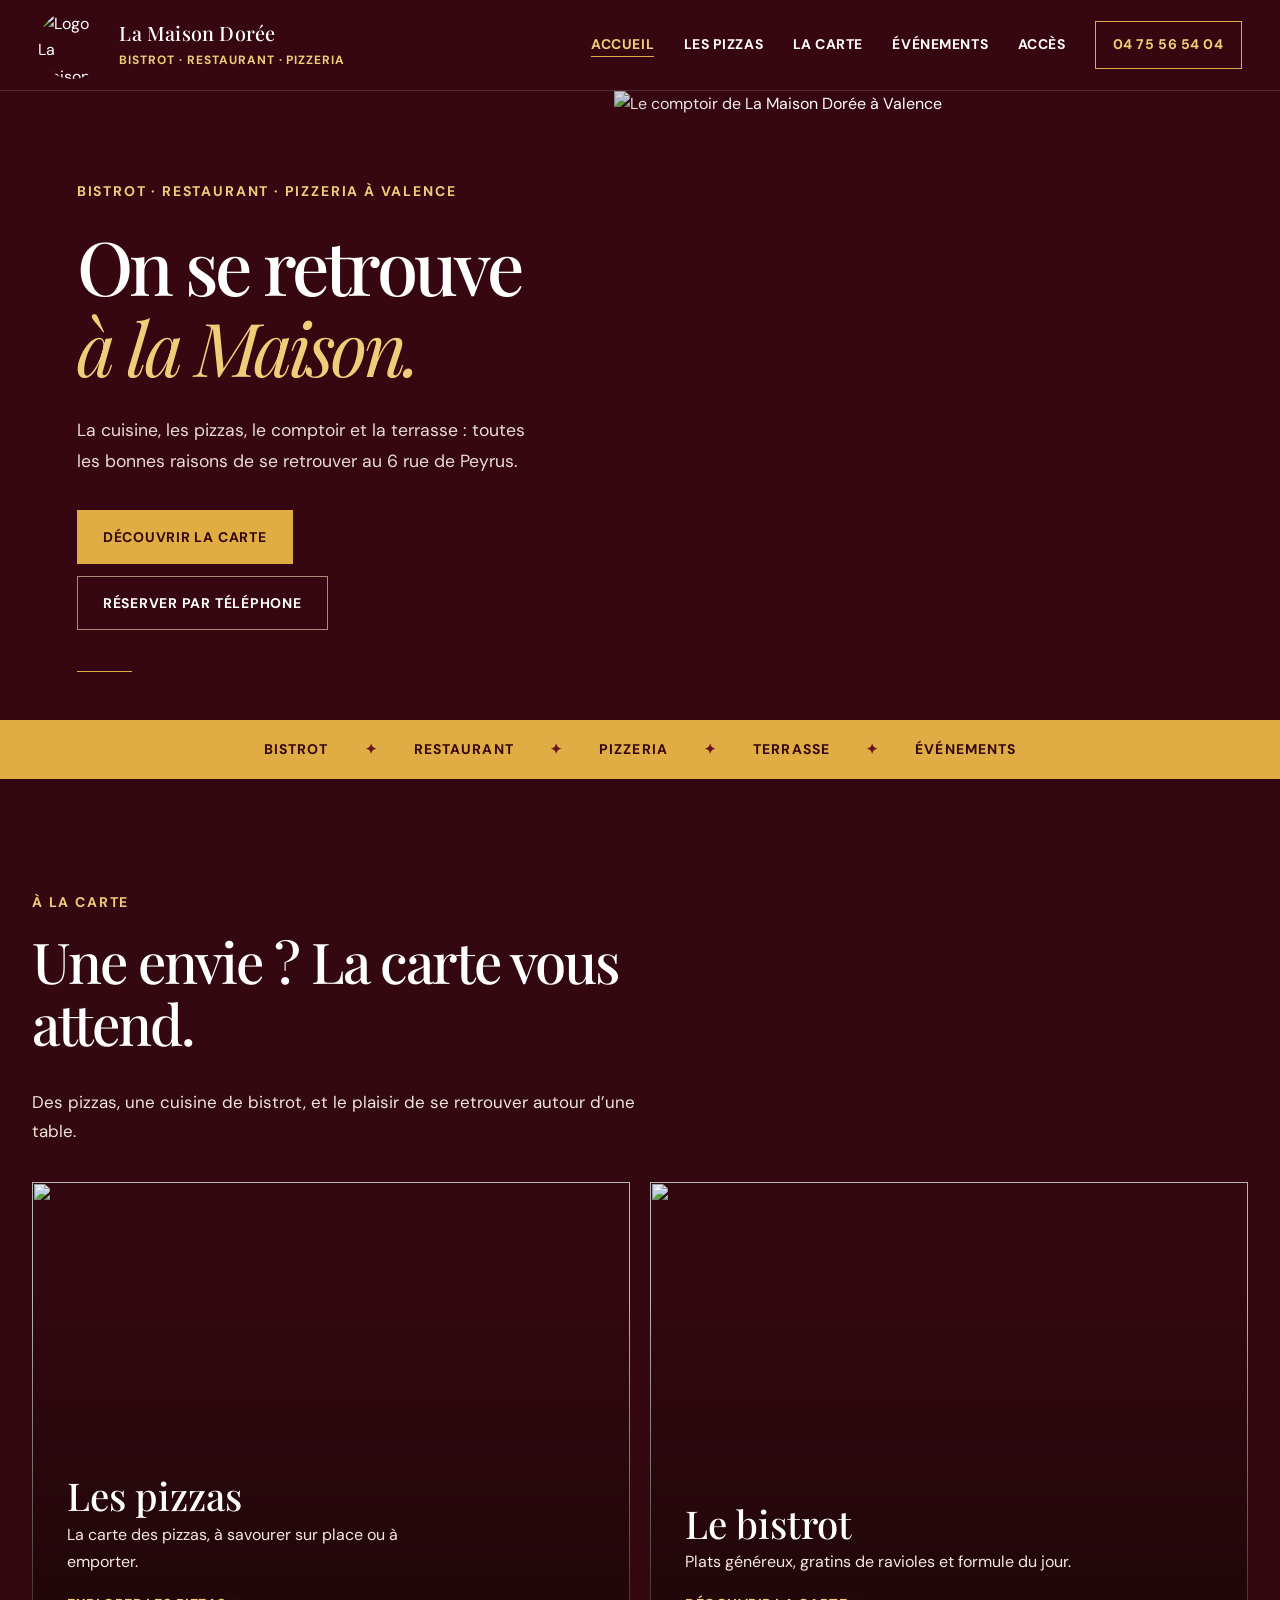
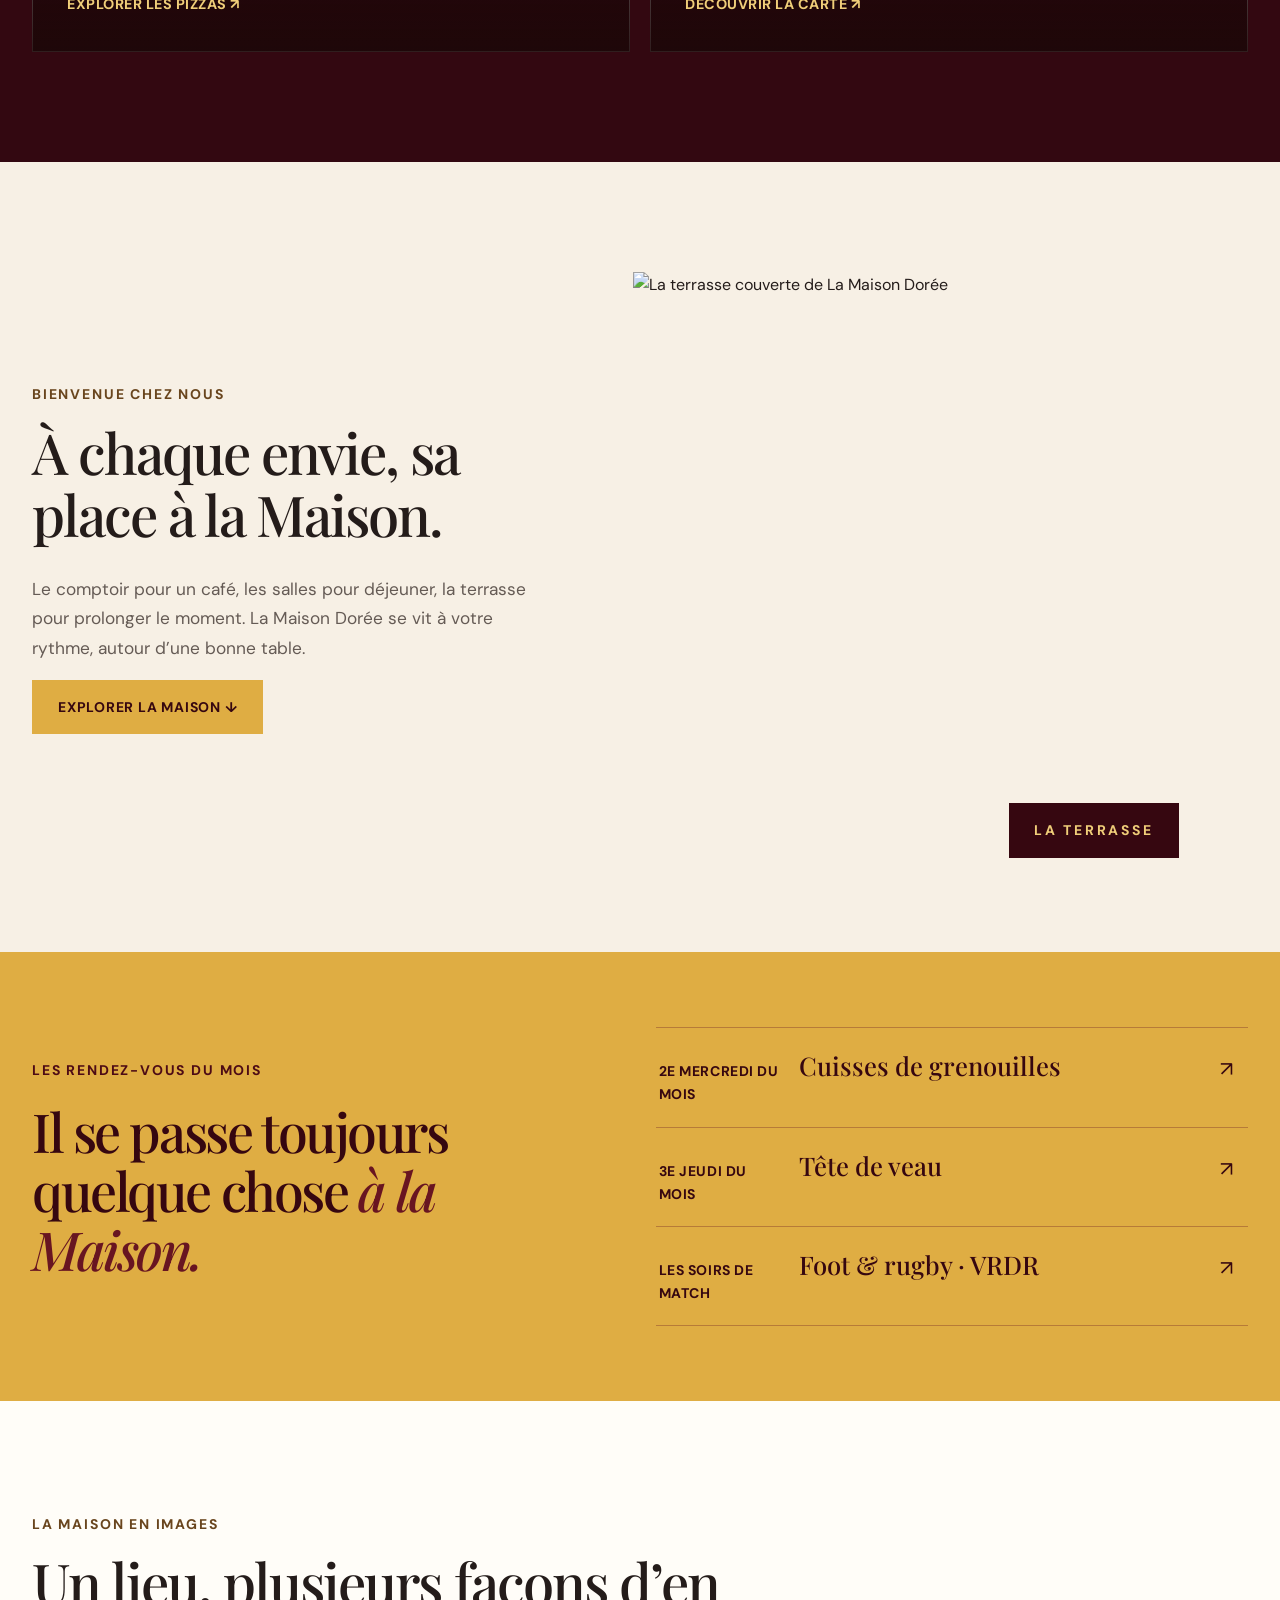
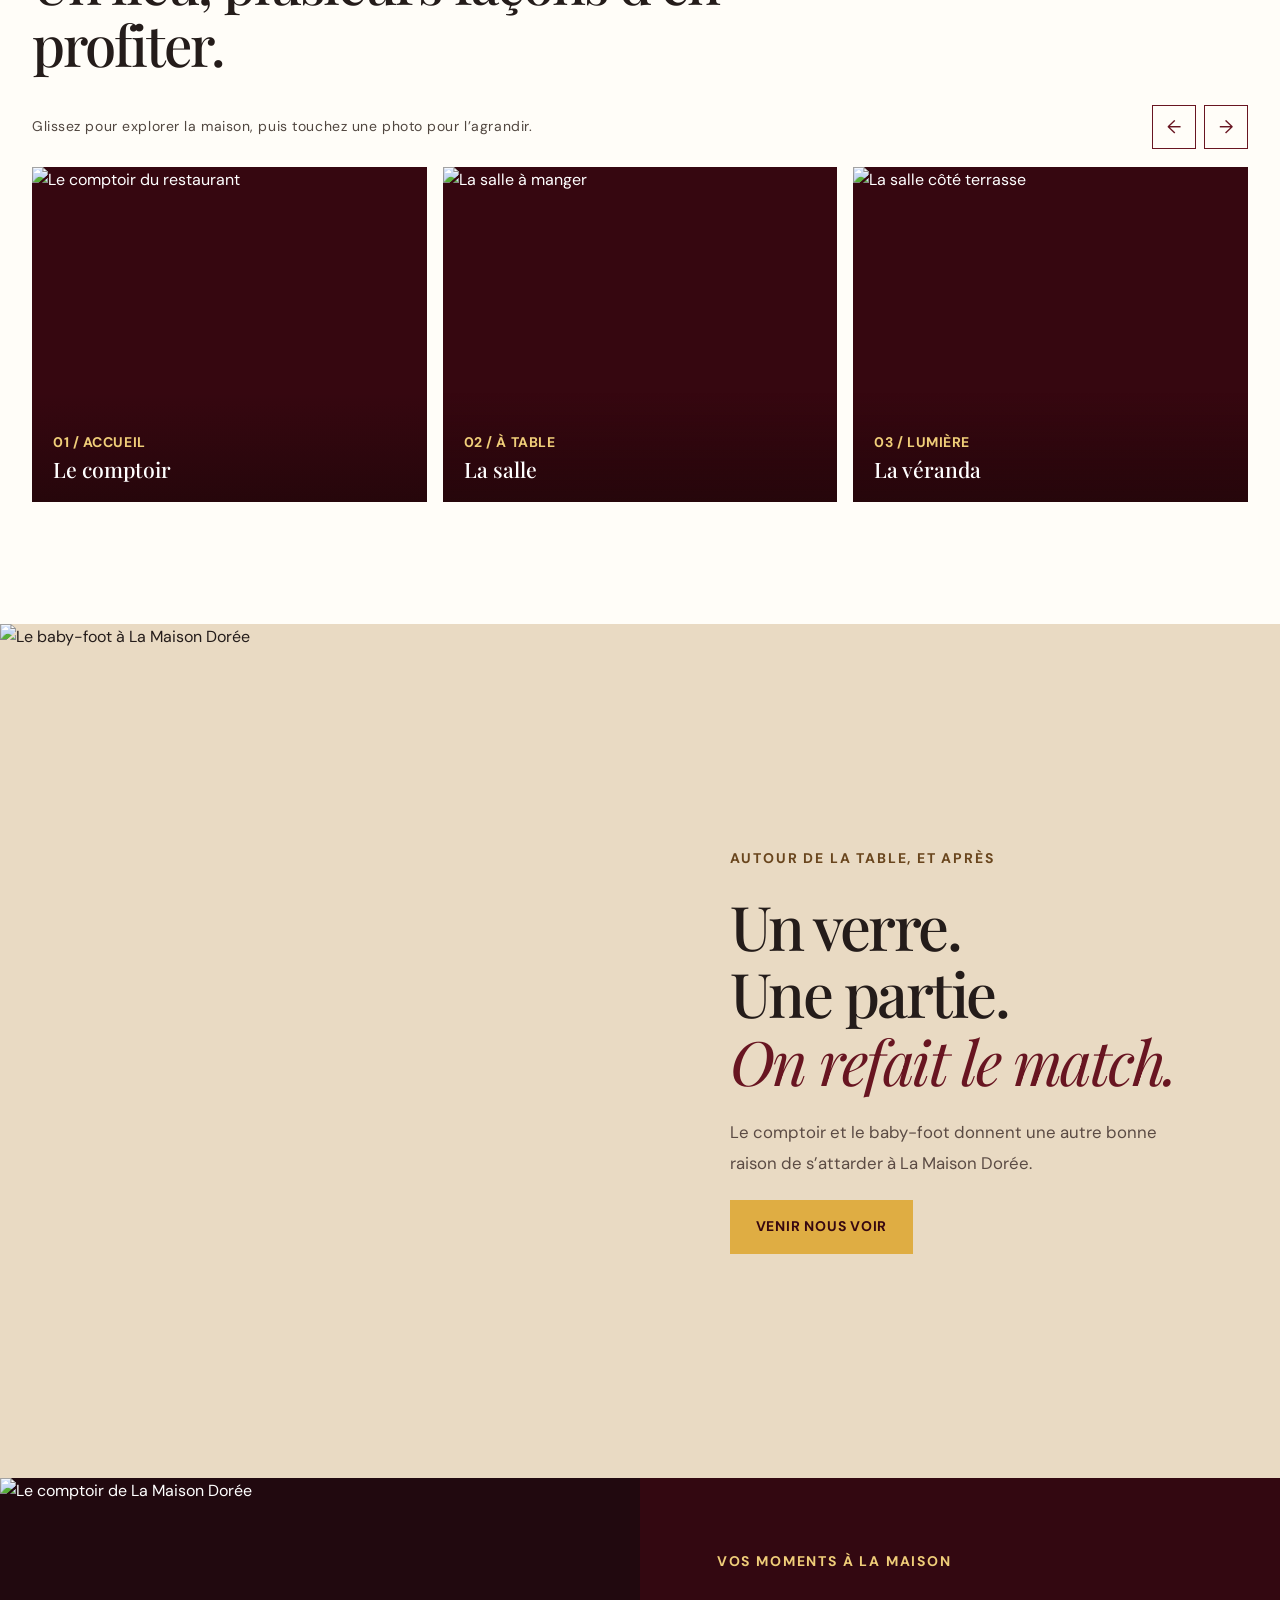
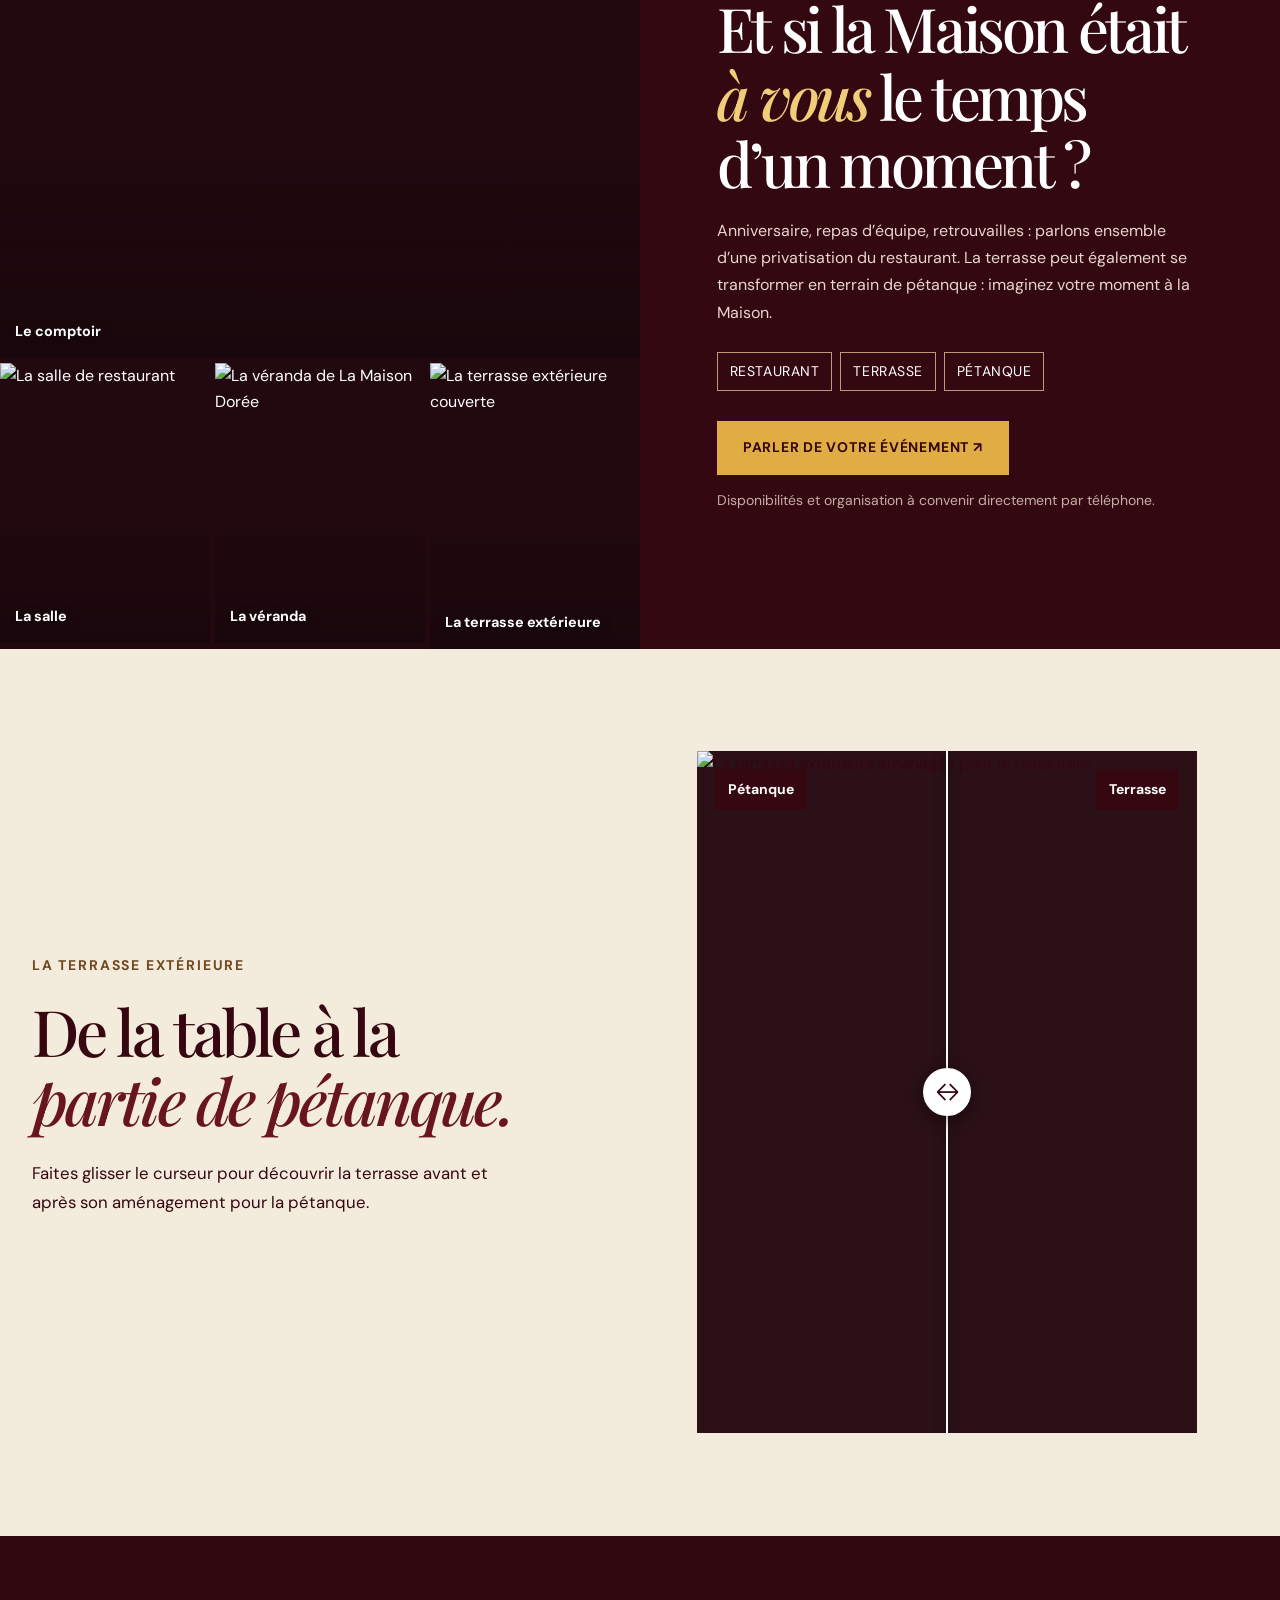
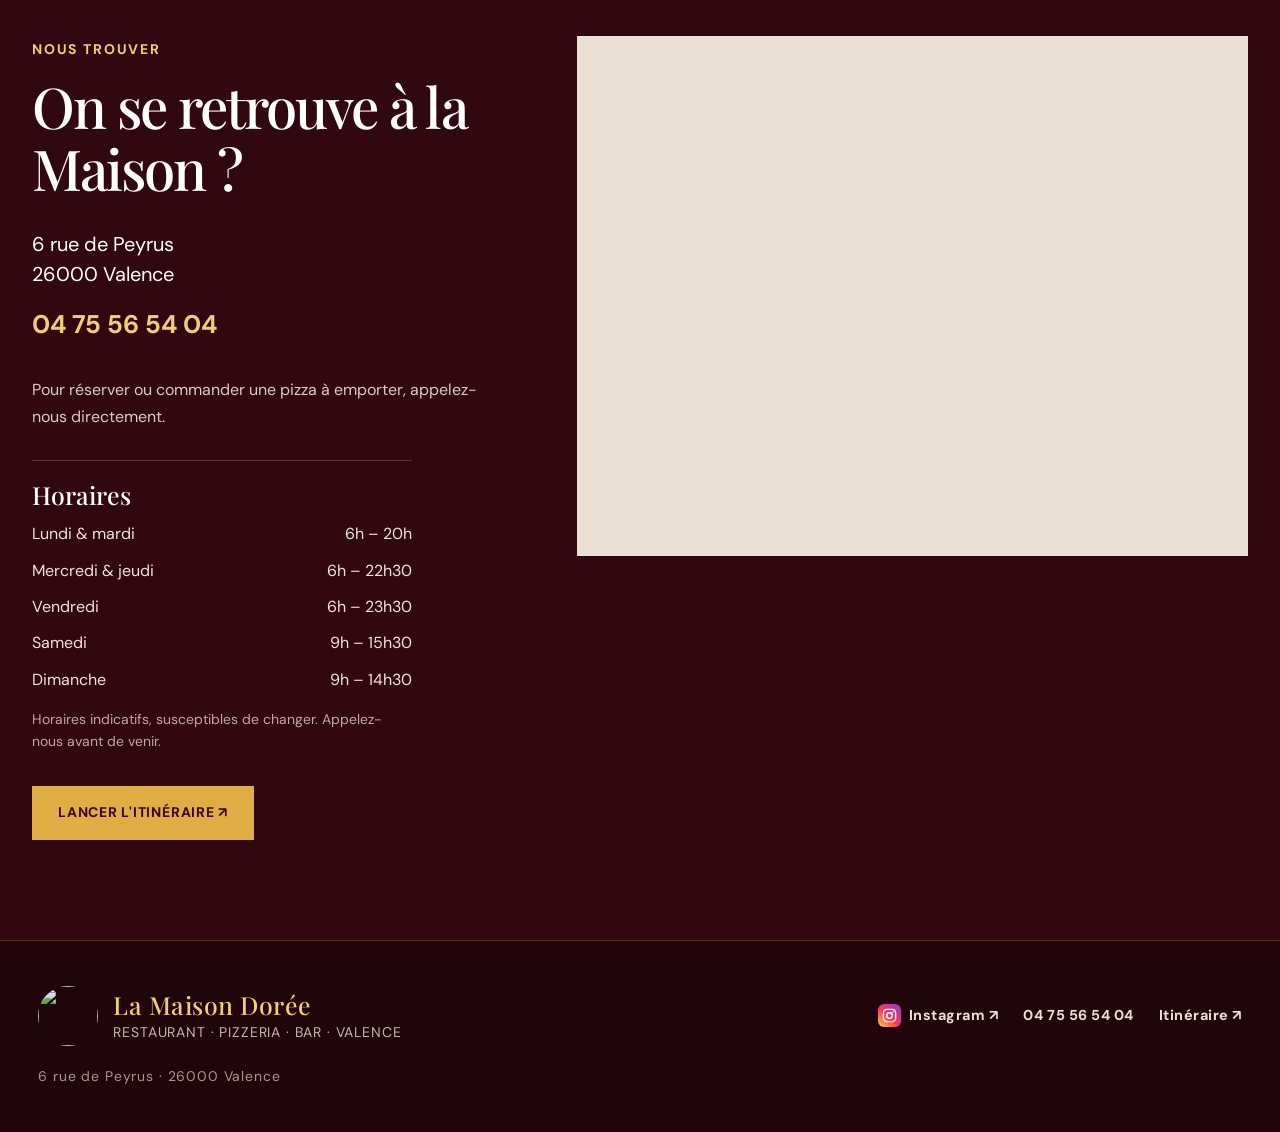
==== index.html @ 3a3b1451 "Add files via upload" ====
<!doctype html><html lang="fr"><head><meta charset="utf-8"><meta name="viewport" content="width=device-width,initial-scale=1"><title>La Maison Dorée | Bistrot, restaurant & pizzeria à Valence</title><meta name="description" content="La Maison Dorée à Valence : bistrot, restaurant, pizzas sur place et à emporter. Découvrez la carte, la terrasse et venez au 6 rue de Peyrus."><link rel="icon" href="assets/logo.jpg?v=13"><link rel="stylesheet" href="style.css?v=19"></head><body><header class="site-header"><a class="logo-link" href="index.html" aria-label="La Maison Dorée, accueil"><img src="assets/logo.jpg?v=13" alt="Logo La Maison Dorée" decoding="async" width="911" height="951"><span class="brand-text">La Maison Dorée<small>Bistrot · Restaurant · Pizzeria</small></span></a><button class="menu-toggle" type="button" aria-label="Ouvrir le menu" aria-controls="main-nav" aria-expanded="false"><span></span><span></span><span></span></button><nav class="nav" id="main-nav" aria-label="Navigation principale"><a href="index.html" aria-current="page">Accueil</a><a href="pizzas.html">Les pizzas</a><a href="carte.html">La carte</a><a href="evenements.html">Événements</a><a href="index.html#contact">Accès</a><a class="call" href="tel:+33475565404">04 75 56 54 04</a></nav></header><main><section class="hero"><div class="hero-copy"><span class="kicker">Bistrot · Restaurant · Pizzeria à Valence</span><h1>On se retrouve <em>à la Maison.</em></h1><p>La cuisine, les pizzas, le comptoir et la terrasse : toutes les bonnes raisons de se retrouver au 6 rue de Peyrus.</p><div class="actions"><a class="btn" href="carte.html">Découvrir la carte</a><a class="btn ghost" href="tel:+33475565404">Réserver par téléphone</a></div></div><div class="hero-image"><img src="assets/comptoir.jpg?v=13" alt="Le comptoir de La Maison Dorée à Valence" fetchpriority="high" decoding="async" width="1448" height="1086"></div></section><div class="ribbon"><span>Bistrot</span><span>Restaurant</span><span>Pizzeria</span><span>Terrasse</span><span>Événements</span></div><section class="section menu-teaser"><div class="container"><span class="micro">À la carte</span><h2>Une envie ? La carte vous attend.</h2><p class="menu-lead">Des pizzas, une cuisine de bistrot, et le plaisir de se retrouver autour d’une table.</p><div class="menu-cards"><a class="menu-card" href="pizzas.html"><img src="assets/preparation.jpg?v=13" alt="" loading="lazy" decoding="async" width="1086" height="1448"><div><h3>Les pizzas</h3><p>La carte des pizzas, à savourer sur place ou à emporter.</p><strong>Explorer les pizzas ↗</strong></div></a><a class="menu-card" href="carte.html"><img src="assets/plat-entrecote.jpg?v=13" alt="" loading="lazy" decoding="async" width="1448" height="1086"><div><h3>Le bistrot</h3><p>Plats généreux, gratins de ravioles et formule du jour.</p><strong>Découvrir la carte ↗</strong></div></a></div></div></section><section class="section"><div class="container split"><div><span class="micro">Bienvenue chez nous</span><h2>À chaque envie, sa place à la Maison.</h2><p>Le comptoir pour un café, les salles pour déjeuner, la terrasse pour prolonger le moment. La Maison Dorée se vit à votre rythme, autour d’une bonne table.</p><a class="btn" href="#galerie">Explorer la Maison ↓</a></div><div class="photo-frame"><img class="picture terrace" src="assets/terrasse.jpg?v=13" alt="La terrasse couverte de La Maison Dorée" loading="lazy" decoding="async" width="1074" height="1465"></div></div></section><section class="happenings" aria-label="Les rendez-vous de la Maison"><div class="container happenings-inner"><div><span class="micro">Les rendez-vous du mois</span><h2>Il se passe toujours quelque chose <em>à la Maison.</em></h2></div><div class="happening-links"><a href="evenements.html#grenouilles"><span>2e mercredi du mois</span><strong>Cuisses de grenouilles</strong><b>↗</b></a><a href="evenements.html#tete-de-veau"><span>3e jeudi du mois</span><strong>Tête de veau</strong><b>↗</b></a><a href="evenements.html#matchs"><span>Les soirs de match</span><strong>Foot & rugby · VRDR</strong><b>↗</b></a></div></div></section><section class="section gallery-section" id="galerie"><div class="container"><span class="micro">La maison en images</span><h2>Un lieu, plusieurs façons d’en profiter.</h2><div class="gallery-top"><p>Glissez pour explorer la maison, puis touchez une photo pour l’agrandir.</p><div class="gallery-controls"><button type="button" class="gallery-prev" aria-label="Photos précédentes">←</button><button type="button" class="gallery-next" aria-label="Photos suivantes">→</button></div></div><div class="gallery-grid" aria-label="Photos de La Maison Dorée"><button type="button" data-full="assets/comptoir.jpg?v=13" data-caption="Le comptoir"><img src="assets/comptoir.jpg?v=13" alt="Le comptoir du restaurant" loading="lazy" decoding="async" width="1448" height="1086"><span><small>01 / Accueil</small>Le comptoir</span></button><button type="button" data-full="assets/salle.jpg?v=13" data-caption="La salle"><img src="assets/salle.jpg?v=13" alt="La salle à manger" loading="lazy" decoding="async" width="1086" height="1448"><span><small>02 / À table</small>La salle</span></button><button type="button" data-full="assets/verriere.jpg?v=13" data-caption="La véranda"><img src="assets/verriere.jpg?v=13" alt="La salle côté terrasse" loading="lazy" decoding="async" width="1086" height="1448"><span><small>03 / Lumière</small>La véranda</span></button><button type="button" data-full="assets/jeux.jpg?v=13" data-caption="Le coin baby-foot"><img src="assets/jeux.jpg?v=13" alt="Le baby-foot près du bar" loading="lazy" decoding="async" width="1086" height="1448"><span><small>04 / Détente</small>Le coin baby-foot</span></button><button type="button" data-full="assets/terrasse.jpg?v=13" data-caption="La terrasse"><img src="assets/terrasse.jpg?v=13" alt="La terrasse couverte" loading="lazy" decoding="async" width="1074" height="1465"><span><small>05 / Dehors</small>La terrasse</span></button><button type="button" data-full="assets/preparation.jpg?v=13" data-caption="La préparation des pizzas"><img src="assets/preparation.jpg?v=13" alt="Pizzas en préparation" loading="lazy" decoding="async" width="1086" height="1448"><span><small>06 / En cuisine</small>La préparation</span></button><button type="button" data-full="assets/four.jpg?v=13" data-caption="Les pizzas au four"><img src="assets/four.jpg?v=13" alt="Pizzas au four" loading="lazy" decoding="async" width="1086" height="1448"><span><small>07 / En cuisine</small>Le four</span></button><button type="button" data-full="assets/bar.jpg?v=13" data-caption="Un moment au bar"><img src="assets/bar.jpg?v=13" alt="Clients autour du bar" loading="lazy" decoding="async" width="1457" height="1079"><span><small>08 / Ensemble</small>Un moment au bar</span></button><button type="button" data-full="assets/facade.jpg?v=13" data-caption="La façade"><img src="assets/facade.jpg?v=13" alt="La façade du restaurant" loading="lazy" decoding="async" width="1437" height="1095"><span><small>09 / Valence</small>La maison</span></button></div></div></section><dialog class="gallery-dialog" aria-label="Photo agrandie"><button type="button" aria-label="Fermer la photo">Fermer ×</button><img alt=""><p></p></dialog><section class="play-section"><div class="play-photo"><img src="assets/jeux.jpg?v=13" alt="Le baby-foot à La Maison Dorée" loading="lazy" decoding="async" width="1086" height="1448"></div><div class="play-copy"><span class="micro">Autour de la table, et après</span><h2>Un verre.<br>Une partie.<br><em>On refait le match.</em></h2><p>Le comptoir et le baby-foot donnent une autre bonne raison de s’attarder à La Maison Dorée.</p><a href="#contact" class="btn">Venir nous voir</a></div></section><section class="private-section" id="privatisation"><div class="private-image venue-mosaic" aria-label="Les espaces de La Maison Dorée"><figure class="venue-tile venue-tile-main"><img src="assets/comptoir.jpg?v=13" alt="Le comptoir de La Maison Dorée" loading="lazy" decoding="async" width="1448" height="1086"><figcaption>Le comptoir</figcaption></figure><figure class="venue-tile"><img src="assets/salle.jpg?v=13" alt="La salle de restaurant" loading="lazy" decoding="async" width="1086" height="1448"><figcaption>La salle</figcaption></figure><figure class="venue-tile"><img src="assets/verriere.jpg?v=13" alt="La véranda de La Maison Dorée" loading="lazy" decoding="async" width="1086" height="1448"><figcaption>La véranda</figcaption></figure><figure class="venue-tile"><img src="assets/terrasse.jpg?v=13" alt="La terrasse extérieure couverte" loading="lazy" decoding="async" width="1074" height="1465"><figcaption>La terrasse extérieure</figcaption></figure></div><div class="private-content"><span class="micro">Vos moments à la Maison</span><h2>Et si la Maison était <em>à vous</em> le temps d’un moment ?</h2><p>Anniversaire, repas d’équipe, retrouvailles : parlons ensemble d’une privatisation du restaurant. La terrasse peut également se transformer en terrain de pétanque : imaginez votre moment à la Maison.</p><div class="private-tags"><span>Restaurant</span><span>Terrasse</span><span>Pétanque</span></div><a class="btn" href="tel:+33475565404">Parler de votre événement ↗</a><p class="private-note">Disponibilités et organisation à convenir directement par téléphone.</p></div></section><section class="petanque-feature" aria-labelledby="petanque-title"><div class="container petanque-feature-inner"><div class="petanque-feature-copy"><span class="micro">La terrasse extérieure</span><h2 id="petanque-title">De la table à la <em>partie de pétanque.</em></h2><p>Faites glisser le curseur pour découvrir la terrasse avant et après son aménagement pour la pétanque.</p></div><div class="petanque-compare" style="--split:50%"><img class="petanque-before" src="assets/terrasse.jpg?v=17" alt="La terrasse extérieure aménagée pour le restaurant" loading="lazy" decoding="async" width="1074" height="1465"><img class="petanque-after" src="assets/petanque.jpg?v=17" alt="La terrasse extérieure aménagée pour la pétanque" loading="lazy" decoding="async" width="1073" height="1465"><span class="petanque-label petanque-label-before">Terrasse</span><span class="petanque-label petanque-label-after">Pétanque</span><span class="petanque-divider" aria-hidden="true"><span>↔</span></span><label class="sr-only" for="petanque-range">Comparer la terrasse actuelle et la mise en situation pétanque</label><input id="petanque-range" type="range" min="0" max="100" value="50" aria-valuetext="Moitié terrasse, moitié pétanque"></div></div></section><section class="visit" id="contact"><div class="container visit-grid"><div><span class="kicker">Nous trouver</span><h2>On se retrouve à la Maison ?</h2><address>6 rue de Peyrus<br>26000 Valence</address><a class="phone" href="tel:+33475565404">04 75 56 54 04</a><p>Pour réserver ou commander une pizza à emporter, appelez-nous directement.</p><div class="hours"><h3>Horaires</h3><dl><dt>Lundi & mardi</dt><dd>6h – 20h</dd><dt>Mercredi & jeudi</dt><dd>6h – 22h30</dd><dt>Vendredi</dt><dd>6h – 23h30</dd><dt>Samedi</dt><dd>9h – 15h30</dd><dt>Dimanche</dt><dd>9h – 14h30</dd></dl><p class="hours-note">Horaires indicatifs, susceptibles de changer. Appelez-nous avant de venir.</p></div><a class="btn" target="_blank" rel="noopener noreferrer" href="https://www.google.com/maps/dir/?api=1&destination=La+Maison+Dor%C3%A9e%2C+6+Rue+de+Peyrus%2C+26000+Valence">Lancer l'itinéraire ↗</a></div><iframe class="map" title="Plan d'accès à La Maison Dorée, 6 rue de Peyrus à Valence" loading="lazy" referrerpolicy="no-referrer-when-downgrade" src="https://www.google.com/maps?q=La%20Maison%20Dor%C3%A9e%2C%206%20Rue%20de%20Peyrus%2C%2026000%20Valence&output=embed"></iframe></div></section></main><footer class="footer"><div class="footer-brand"><img src="assets/logo.jpg?v=13" alt="" decoding="async" width="911" height="951"><div><strong>La Maison Dorée</strong><span>Restaurant · Pizzeria · Bar · Valence</span></div></div><div class="footer-links"><a href="https://www.instagram.com/lamaisondoree_26/" target="_blank" rel="noopener noreferrer" aria-label="Instagram de La Maison Dorée, ouvre un nouvel onglet"><svg class="ig-icon" viewBox="0 0 24 24" aria-hidden="true" focusable="false"><rect x="2.2" y="2.2" width="19.6" height="19.6" rx="5.7" fill="none" stroke="currentColor" stroke-width="2.2"/><circle cx="12" cy="12" r="4.4" fill="none" stroke="currentColor" stroke-width="2.2"/><circle cx="17.8" cy="6.3" r="1.25" fill="currentColor"/></svg><span>Instagram ↗</span></a><a href="tel:+33475565404">04 75 56 54 04</a><a href="https://www.google.com/maps/dir/?api=1&destination=La+Maison+Dor%C3%A9e%2C+6+Rue+de+Peyrus%2C+26000+Valence" target="_blank" rel="noopener noreferrer">Itinéraire ↗</a></div><small>6 rue de Peyrus · 26000 Valence</small></footer><div class="mobile-actions"><a href="https://www.instagram.com/lamaisondoree_26/" target="_blank" rel="noopener noreferrer"><svg class="ig-icon" viewBox="0 0 24 24" aria-hidden="true" focusable="false"><rect x="2.2" y="2.2" width="19.6" height="19.6" rx="5.7" fill="none" stroke="currentColor" stroke-width="2.2"/><circle cx="12" cy="12" r="4.4" fill="none" stroke="currentColor" stroke-width="2.2"/><circle cx="17.8" cy="6.3" r="1.25" fill="currentColor"/></svg><span>Instagram</span></a><a href="tel:+33475565404">Appeler</a><a href="https://www.google.com/maps/dir/?api=1&destination=La+Maison+Dor%C3%A9e%2C+6+Rue+de+Peyrus%2C+26000+Valence" target="_blank" rel="noopener noreferrer">Itinéraire</a></div><dialog id="contact-dialog" class="contact-dialog" aria-labelledby="contact-title"><div class="contact-panel"><button class="contact-close" type="button" aria-label="Fermer">×</button><span class="micro">Réservation · Commande · Événement</span><h2 id="contact-title">On se parle ?</h2><p>Appelez la Maison Dorée pour réserver une table, commander ou organiser votre événement.</p><input id="contact-number" type="text" value="04 75 56 54 04" readonly aria-label="Numéro de téléphone de La Maison Dorée"><button class="btn contact-copy" type="button">Copier le numéro</button><a class="btn contact-dial" href="tel:+33475565404" data-direct-call>Appeler maintenant</a><p class="contact-feedback" aria-live="polite"></p></div></dialog><script src="site.js?v=19" defer></script></body></html>
---- style.css ----
@import url('https://fonts.googleapis.com/css2?family=DM+Sans:wght@400;500;600;700&family=Playfair+Display:wght@400;500;600&display=swap');
:root{--burgundy:#360710;--red:#681521;--gold:#dfad43;--gold-light:#f0ce79;--ink:#241c1a;--muted:#655b55;--cream:#f7f3eb;--paper:#fffdf8;--line:#ddd2c0}*{box-sizing:border-box}html{scroll-behavior:smooth}body{margin:0;background:var(--cream);color:var(--ink);font:16px/1.65 'DM Sans',sans-serif}body.modal-open{overflow:hidden}img{max-width:100%;display:block}a{color:inherit}button{font:inherit}a:focus-visible,button:focus-visible{outline:3px solid var(--gold);outline-offset:4px}::selection{background:var(--gold);color:var(--burgundy)}.container{width:min(1312px,100% - 64px);margin:auto}.site-header{position:relative;z-index:20;background:var(--burgundy);color:white;display:flex;align-items:center;justify-content:space-between;gap:32px;padding:11px max(3vw,24px);border-bottom:1px solid #ffffff25}.logo-link{display:flex;align-items:center;gap:13px;text-decoration:none}.logo-link img{width:68px;height:68px;object-fit:contain;border-radius:50%}.brand-text{font:500 1.24rem/1.15 'Playfair Display',serif;letter-spacing:.01em}.brand-text small{display:block;color:var(--gold-light);font:700 .55rem/1.4 'DM Sans',sans-serif;text-transform:uppercase;letter-spacing:.15em;margin-top:7px}.nav{display:flex;align-items:center;gap:clamp(14px,2.3vw,32px)}.nav a{text-decoration:none;font-size:.73rem;font-weight:700;letter-spacing:.13em;text-transform:uppercase;white-space:nowrap;transition:color .2s}.nav a:hover,.nav a[aria-current=page]{color:var(--gold-light)}.nav .call{border:1px solid var(--gold);padding:11px 17px;color:var(--gold-light)}.nav .call:hover{color:var(--burgundy);background:var(--gold-light)}.hero{display:grid;grid-template-columns:minmax(0,48%) minmax(0,52%);min-height:680px;background:var(--burgundy);color:#fff}.hero-copy{padding:clamp(70px,7vw,120px) clamp(32px,7vw,120px) 90px max(6vw,36px);display:flex;flex-direction:column;justify-content:center;position:relative}.hero-copy:after{content:'';position:absolute;width:55px;height:1px;background:var(--gold);left:max(6vw,36px);bottom:48px}.kicker,.micro{color:var(--gold-light);text-transform:uppercase;letter-spacing:.22em;font-size:.72rem;font-weight:700}.hero h1,h1,h2,h3{font-family:'Playfair Display',Georgia,serif;font-weight:500;line-height:1.1}.hero h1{font-size:clamp(3.55rem,5.5vw,6.7rem);letter-spacing:-.05em;margin:23px 0 27px}.hero h1 em{font-weight:400;color:var(--gold-light)}.hero p{font-size:1.1rem;line-height:1.75;max-width:500px;color:#e9dcd7;margin:0}.hero-image{min-height:680px;overflow:hidden;position:relative}.hero-image img{width:100%;height:100%;object-fit:cover;object-position:center}.hero-image:after{content:'';position:absolute;inset:0;background:linear-gradient(90deg,rgba(54,7,16,.16),transparent 30%)}.hero-mark{position:absolute;right:28px;bottom:26px;background:rgba(54,7,16,.9);border:1px solid #dfad4380;color:var(--gold-light);padding:12px 18px;text-transform:uppercase;letter-spacing:.15em;font-size:.62rem;font-weight:700}.actions{display:flex;flex-wrap:wrap;gap:12px;margin-top:34px}.btn{display:inline-flex;align-items:center;justify-content:center;min-height:54px;padding:13px 25px;border:1px solid var(--gold);background:var(--gold);color:var(--burgundy);font-size:.76rem;letter-spacing:.13em;font-weight:700;text-decoration:none;text-transform:uppercase;transition:background .2s,transform .2s}.btn:hover{background:var(--gold-light);transform:translateY(-2px)}.btn.ghost{color:white;background:transparent;border-color:#aa8d77}.btn.ghost:hover{background:white;color:var(--burgundy)}.ribbon{padding:19px 24px;display:flex;justify-content:center;gap:36px;background:#eee4d4;color:var(--red);text-transform:uppercase;letter-spacing:.17em;font-size:.68rem;font-weight:700}.ribbon span:not(:last-child):after{content:'✦';color:#b79248;margin-left:36px}.section{padding:110px 0}.section h2,.visit h2{font-size:clamp(2.7rem,4.4vw,5.1rem);letter-spacing:-.035em;margin:14px 0 30px}.section p{color:var(--muted);font-size:1.08rem;line-height:1.8}.split{display:grid;grid-template-columns:.9fr 1.1fr;gap:8%;align-items:center}.split>div{max-width:530px}.split .micro{color:#936e34}.picture{width:100%;height:570px;object-fit:cover;object-position:center 53%}.photo-frame{position:relative}.photo-frame:after{content:'LA TERRASSE';position:absolute;bottom:-16px;right:-16px;background:var(--burgundy);color:var(--gold-light);padding:16px 25px;font-size:.7rem;font-weight:700;letter-spacing:.2em}.menu-teaser{background:var(--burgundy);color:white}.menu-teaser .micro{color:var(--gold-light)}.menu-teaser h2{max-width:680px;margin-bottom:42px}.menu-cards{display:grid;grid-template-columns:1fr 1fr;gap:20px}.menu-card{position:relative;min-height:410px;overflow:hidden;color:white;text-decoration:none;display:flex;align-items:flex-end;padding:35px;isolation:isolate}.menu-card:before{content:'';position:absolute;inset:0;z-index:-1;background:linear-gradient(0deg,rgba(28,7,8,.88),rgba(28,7,8,.05) 75%)}.menu-card img{position:absolute;inset:0;width:100%;height:100%;object-fit:cover;z-index:-2;transition:transform .45s}.menu-card:hover img{transform:scale(1.045)}.menu-card h3{font-size:clamp(2.3rem,3vw,3.6rem);margin:0 0 4px}.menu-card p{color:#f4e8e2;margin:0 0 16px;max-width:390px;font-size:.95rem}.menu-card strong{color:var(--gold-light);font-size:.74rem;letter-spacing:.16em;text-transform:uppercase}.gallery-section{background:var(--paper)}.gallery-section .micro{color:#936e34}.gallery-section h2{max-width:800px}.gallery-grid{display:grid;grid-template-columns:1.2fr 1fr 1fr;gap:16px;margin-top:38px}.gallery-grid button{border:0;padding:0;background:var(--burgundy);color:white;position:relative;overflow:hidden;cursor:pointer;text-align:left;min-height:320px}.gallery-grid img{width:100%;height:100%;object-fit:cover;transition:transform .35s}.gallery-grid button:hover img{transform:scale(1.04)}.gallery-grid span{position:absolute;bottom:0;left:0;right:0;padding:40px 21px 19px;background:linear-gradient(transparent,#200609b8);font:500 1.33rem 'Playfair Display',serif}.gallery-dialog{border:0;padding:0;background:transparent;color:white;max-width:min(94vw,1200px);max-height:94vh}.gallery-dialog::backdrop{background:#100506e8}.gallery-dialog img{max-height:83vh;max-width:94vw;object-fit:contain}.gallery-dialog button{position:absolute;right:8px;top:8px;border:0;background:var(--burgundy);color:white;padding:8px 15px;cursor:pointer}.gallery-dialog p{margin:10px 0 0;text-align:center}.visit{background:#310810;color:white;padding:100px 0}.visit-grid{display:grid;grid-template-columns:.8fr 1.2fr;gap:8%;align-items:start}.visit h2{margin-top:13px}.visit address{font-style:normal;font-size:1.25rem;line-height:1.5}.visit .phone{display:inline-block;color:var(--gold-light);font-size:1.6rem;font-weight:700;text-decoration:none;margin:15px 0}.visit p{color:#d9cbc5}.visit .btn{margin:19px 0 0}.hours{margin:30px 0 0;border-top:1px solid #ffffff30;max-width:380px}.hours h3{font-size:1.55rem;margin:20px 0 10px}.hours dl{display:grid;grid-template-columns:1fr auto;gap:4px 20px;margin:0}.hours dt,.hours dd{margin:0;padding:3px 0;color:#f0e4dd}.hours dd{text-align:right}.hours .hours-note{font-size:.8rem;color:#bca9a3;margin-top:13px}.map{width:100%;height:520px;border:0;background:#e9dfd2}.footer{background:#20050b;color:#e6d7d0;padding:31px max(3vw,24px);display:flex;flex-wrap:wrap;justify-content:space-between;gap:18px;font-size:.82rem}.footer a{text-decoration:none}.footer a:hover{text-decoration:underline}.page-hero{background:var(--burgundy);color:white;text-align:center;padding:85px 24px 80px}.page-hero h1{font-size:clamp(3.8rem,7vw,6.5rem);margin:15px 0}.page-hero p{color:#e1d0c8;font-size:1.08rem;margin:0 auto;max-width:580px}.page-tabs{display:flex;justify-content:center;flex-wrap:wrap;gap:9px;margin-top:34px}.page-tabs a,.filter-btn{padding:11px 20px;border:1px solid #b79480;background:transparent;color:white;text-decoration:none;font-size:.78rem;font-weight:700;cursor:pointer}.page-tabs a.active,.page-tabs a:hover,.filter-btn.active,.filter-btn:hover{background:var(--gold);color:var(--burgundy);border-color:var(--gold)}.menu-layout{display:grid;grid-template-columns:minmax(0,1fr) minmax(270px,.72fr);align-items:start;gap:9%;padding:90px 0 110px}.menu-layout h2{font-size:clamp(2.7rem,4vw,4rem);margin:0 0 28px}.menu-list{list-style:none;padding:0;margin:0}.menu-list li{padding:18px 0;border-bottom:1px solid var(--line)}.item-head{display:flex;gap:15px;justify-content:space-between;align-items:baseline}.item-head strong{font:500 1.35rem 'Playfair Display',serif}.item-head span{font-weight:700;color:var(--red);white-space:nowrap}.menu-list p{font-size:.93rem;color:var(--muted);margin:3px 0 0}.subheading{font-size:2rem;color:var(--red);margin:50px 0 10px}.menu-side{position:sticky;top:22px}.menu-side img{width:100%;height:440px;object-fit:cover}.menu-side .note{background:#e9ddc9;padding:30px}.menu-side .note p{margin:0 0 14px}.menu-side .note a{font-weight:700;color:var(--red)}.disclaimer{font-size:.78rem;color:#85776e;margin-top:38px}.filters{display:flex;gap:9px;flex-wrap:wrap;margin:0 0 15px}.filter-btn{color:var(--red);border-color:#cbbba8}.filter-btn.active{background:var(--red);color:white;border-color:var(--red)}[hidden]{display:none!important}.mobile-call{display:none}@media(max-width:960px){.site-header{flex-wrap:wrap}.nav{width:100%;justify-content:space-between}.hero{grid-template-columns:1fr}.hero-copy{padding:70px 7%;min-height:570px}.hero-copy:after{left:7%}.hero-image{height:430px;min-height:0}.split,.visit-grid,.menu-layout{grid-template-columns:1fr;gap:45px}.split>div{max-width:none}.picture{height:500px}.menu-side{position:static}.menu-side img{height:390px}.map{height:430px}}@media(max-width:650px){.container{width:min(100% - 40px,1312px)}.site-header{padding:11px 20px;gap:8px}.logo-link img{width:54px;height:54px}.brand-text{font-size:1rem}.nav{flex-wrap:wrap;justify-content:flex-start;gap:2px 17px}.nav a{font-size:.68rem;letter-spacing:.05em;padding:5px 0}.nav .call{display:none}.hero-copy{padding:66px 22px;min-height:560px}.hero-copy:after{left:22px;bottom:35px}.hero h1{font-size:clamp(3.45rem,11vw,5.5rem)}.hero-image{height:300px}.hero-mark{font-size:.56rem;bottom:10px;right:10px}.ribbon{flex-wrap:wrap;gap:5px 14px;letter-spacing:.07em;font-size:.64rem}.ribbon span:not(:last-child):after{margin-left:14px}.section{padding:75px 0}.section h2,.visit h2{font-size:2.8rem}.picture{height:360px}.photo-frame:after{right:-6px}.menu-cards,.gallery-grid{grid-template-columns:1fr}.menu-card{min-height:340px;padding:25px}.gallery-grid button{min-height:280px}.visit{padding:75px 0 90px}.map{height:310px}.footer{padding-bottom:87px}.page-hero{padding:65px 20px}.menu-layout{padding:65px 0}.menu-side img{height:330px}.mobile-call{display:block;position:fixed;z-index:25;bottom:0;left:0;right:0;background:var(--gold);text-align:center;padding:13px;color:var(--burgundy);font-size:.82rem;font-weight:700;letter-spacing:.07em;text-decoration:none;text-transform:uppercase;box-shadow:0 -4px 18px #16040932}}@media(prefers-reduced-motion:reduce){html{scroll-behavior:auto}*{transition:none!important}}

.gallery-top{display:flex;align-items:center;justify-content:space-between;gap:20px;margin-top:18px}.gallery-top p{font-size:.95rem;margin:0}.gallery-controls{display:flex;gap:8px}.gallery-controls button{width:44px;height:44px;border:1px solid var(--red);background:transparent;color:var(--red);cursor:pointer;font-size:1.15rem}.gallery-controls button:hover{background:var(--red);color:white}.gallery-grid{display:flex;gap:16px;overflow-x:auto;scroll-snap-type:x mandatory;scrollbar-width:thin;scrollbar-color:var(--gold) transparent;padding:0 0 12px;margin-top:18px}.gallery-grid button{flex:0 0 calc((100% - 32px)/3);scroll-snap-align:start;height:335px;min-height:335px}.gallery-grid span{display:flex;flex-direction:column;gap:4px}.gallery-grid small{font:700 .65rem 'DM Sans',sans-serif;letter-spacing:.13em;color:var(--gold-light);text-transform:uppercase}@media(max-width:900px){.gallery-grid button{flex-basis:calc((100% - 16px)/2)}}@media(max-width:650px){.gallery-top{align-items:flex-end}.gallery-top p{font-size:.83rem}.gallery-grid button{flex-basis:84%;height:300px;min-height:300px}}

/* Parcours gourmand et vie du lieu */
.menu-teaser{background:#330811}.menu-teaser .menu-lead{color:#e5d4ca;max-width:650px;margin:-8px 0 37px;font-size:1.06rem}.pizza-spotlight{display:grid;grid-template-columns:1fr .78fr;margin-top:24px;min-height:430px;background:#f1e5d3;color:var(--ink)}.pizza-spotlight-image{overflow:hidden}.pizza-spotlight-image img{width:100%;height:100%;object-fit:cover;transition:transform .5s}.pizza-spotlight:hover img{transform:scale(1.035)}.pizza-spotlight-copy{padding:clamp(35px,5vw,75px);display:flex;flex-direction:column;justify-content:center;align-items:flex-start}.pizza-spotlight-copy .micro{color:#936e34}.pizza-spotlight-copy h3{font-size:clamp(2.35rem,3.5vw,4rem);margin:16px 0}.pizza-spotlight-copy p{font-size:1.08rem;color:#56483f;margin:0 0 20px}.spotlight-price{font-size:1.5rem;color:var(--red);font-weight:700}.text-link{font-size:.78rem;letter-spacing:.1em;text-transform:uppercase;text-underline-offset:5px;margin-top:27px;color:var(--red);font-weight:700}.play-section{display:grid;grid-template-columns:1fr 1fr;min-height:620px;background:#e9dac3}.play-photo{overflow:hidden}.play-photo img{width:100%;height:100%;object-fit:cover}.play-copy{padding:clamp(55px,7vw,110px);display:flex;flex-direction:column;justify-content:center;align-items:flex-start}.play-copy .micro{color:#8e602a}.play-copy h2{font-size:clamp(3rem,4.8vw,5.4rem);letter-spacing:-.04em;margin:23px 0}.play-copy h2 em{font-weight:400;color:var(--red)}.play-copy p{max-width:460px;font-size:1.05rem;color:#5b4b44;line-height:1.8;margin:0 0 22px}.reveal{opacity:0;transform:translateY(24px);transition:opacity .7s ease,transform .7s ease}.reveal.is-visible{opacity:1;transform:none}@media(max-width:960px){.pizza-spotlight{grid-template-columns:1fr}.pizza-spotlight-image{height:350px}.play-section{grid-template-columns:1fr}.play-photo{height:440px}}@media(max-width:650px){.pizza-spotlight-image{height:280px}.pizza-spotlight-copy{padding:33px 25px}.play-photo{height:330px}.play-copy{padding:60px 25px}}
@media(prefers-reduced-motion:reduce){.reveal{opacity:1;transform:none}}
/* Une maison vivante : carte visuelle, rendez-vous et privatisation */
body{background:#f7f0e5}.hero{min-height:590px}.hero-image{min-height:590px}.hero h1{font-size:clamp(3.6rem,5.8vw,7.3rem)}.ribbon{background:#dfad43;color:#360710}.ribbon span:not(:last-child):after{color:#681521}.menu-card{min-height:470px}.pizza-spotlight{background:#e9d4b5}.pizza-spotlight-copy h3{font-style:italic}.pizza-spotlight-image img{filter:saturate(1.12)}.nav a[aria-current=page]{border-bottom:1px solid var(--gold)}
.happenings{background:#dfad43;color:#360710;padding:75px 0}.happenings-inner{display:grid;grid-template-columns:1fr 1.1fr;gap:7%;align-items:center}.happenings .micro{color:#681521}.happenings h2{font-size:clamp(2.5rem,4.2vw,5rem);letter-spacing:-.045em;margin:18px 0;max-width:570px}.happenings h2 em{color:#681521}.happening-links{border-top:1px solid #68152155}.happening-links a{display:grid;grid-template-columns:125px 1fr 25px;align-items:baseline;gap:15px;text-decoration:none;border-bottom:1px solid #68152155;padding:20px 3px;transition:padding .2s,background .2s}.happening-links a:hover{padding-left:16px;background:#fff4d533}.happening-links span{text-transform:uppercase;letter-spacing:.12em;font-weight:700;font-size:.65rem}.happening-links strong{font:500 clamp(1.4rem,2vw,2.2rem) 'Playfair Display',serif}.happening-links b{font-weight:400;font-size:1.3rem}
.private-section{display:grid;grid-template-columns:1fr 1fr;min-height:660px;background:#330811;color:#fff}.private-image{overflow:hidden}.private-image img{width:100%;height:100%;object-fit:cover}.private-content{padding:clamp(55px,7vw,120px);align-self:center}.private-content h2{font-size:clamp(3rem,4.8vw,5.8rem);letter-spacing:-.055em;margin:20px 0}.private-content h2 em{color:var(--gold-light)}.private-content>p{color:#e8d5cd;max-width:520px;line-height:1.8}.private-tags{display:flex;flex-wrap:wrap;gap:8px;margin:26px 0 30px}.private-tags span{border:1px solid #bd997a;padding:7px 12px;text-transform:uppercase;letter-spacing:.13em;font-size:.65rem}.private-content .private-note{font-size:.78rem;color:#c6aea3;margin-top:15px}
.pizza-list{display:grid;grid-template-columns:1fr 1fr;gap:16px}.pizza-list li{border:1px solid #dccdb9;background:#fffaf2;padding:0;overflow:hidden;transition:transform .25s,box-shadow .25s}.pizza-list li:hover{transform:translateY(-4px);box-shadow:0 15px 35px #3e07101b}.pizza-thumb{width:100%;height:220px;object-fit:cover}.pizza-details{padding:17px 20px 23px}.pizza-list .item-head{align-items:flex-start}.pizza-list .item-head strong{font-size:1.4rem}.pizza-list p{line-height:1.5;margin-top:8px}.menu-layout:has(.pizza-list){grid-template-columns:minmax(0,1fr) 260px;gap:38px}.menu-layout:has(.pizza-list) .menu-side img{height:260px}.menu-layout:has(.pizza-list) .menu-side .note{padding:20px}.menu-layout:has(.pizza-list) h2{margin-bottom:20px}
.event-hero{display:grid;grid-template-columns:52% 48%;background:#360710;color:#fff;min-height:550px}.event-hero-photo{order:2;overflow:hidden;position:relative}.event-hero-photo:after{content:'';position:absolute;inset:0;background:linear-gradient(90deg,#36071033,transparent 50%)}.event-hero-photo img{width:100%;height:100%;object-fit:cover}.event-hero-copy{padding:80px clamp(30px,6vw,110px);align-self:center}.event-hero h1{font-size:clamp(3.8rem,5vw,6.4rem);letter-spacing:-.055em;margin:17px 0 25px}.event-hero h1 em{color:#f0ce79}.event-hero p{color:#e5d3cc;max-width:500px;font-size:1.09rem}.event-hero .btn{margin-top:20px}.event-intro{padding:100px 0 38px}.event-intro .micro{color:#936e34}.event-intro h2{font-size:clamp(3rem,5vw,6rem);letter-spacing:-.045em;margin:15px 0}.event-intro h2 em{color:#681521}.event-intro p{font-size:1.1rem;max-width:650px;color:#655b55}.event-cards{display:grid;grid-template-columns:1fr 1fr;gap:22px;padding-bottom:110px}.event-card{background:#fffaf2;border:1px solid #ddcdb7}.event-card-image{height:400px;position:relative;overflow:hidden}.event-card-image img{width:100%;height:100%;object-fit:cover;transition:transform .4s}.event-card:hover img{transform:scale(1.04)}.event-card-image span{position:absolute;left:20px;bottom:20px;background:#360710;color:#f0ce79;padding:10px 15px;text-transform:uppercase;letter-spacing:.12em;font-size:.7rem;font-weight:700}.event-card-body{padding:32px clamp(24px,3vw,48px) 40px}.event-card .eyebrow{text-transform:uppercase;letter-spacing:.16em;color:#8d6b3b;font-size:.7rem;font-weight:700}.event-card h3{font-size:clamp(2.4rem,3.5vw,4rem);margin:12px 0}.event-card-body>p{color:#655b55}.next-date{border-top:1px solid #ddcdb7;padding-top:19px;margin-top:25px}.next-date time{color:#681521;font-weight:700;text-transform:capitalize}.match-section{background:#e4d4b9;padding:105px 0}.match-grid{display:grid;grid-template-columns:.85fr 1.15fr;gap:7%;align-items:center}.match-grid h2{font-size:clamp(3rem,4.7vw,5.6rem);letter-spacing:-.05em;margin:20px 0}.match-grid h2 em{color:#681521}.match-grid p{max-width:510px;font-size:1.06rem}.match-grid .match-note{font-size:.85rem;font-weight:700}.match-grid img{width:100%;height:520px;object-fit:cover}.private-invite{background:#360710;color:white;padding:110px 0;text-align:center}.private-invite h2{font-size:clamp(3rem,5vw,5.8rem);margin:15px 0}.private-invite h2 em{color:#f0ce79}.private-invite p{color:#e4d3cc;font-size:1.08rem}.private-invite .btn{margin-top:15px}
@media(max-width:960px){.happenings-inner,.private-section,.event-hero,.match-grid{grid-template-columns:1fr}.event-hero-photo{order:0;height:390px}.private-image{height:420px}.event-cards{gap:15px}.menu-layout:has(.pizza-list){grid-template-columns:1fr}.menu-layout:has(.pizza-list) .menu-side{display:grid;grid-template-columns:1fr 1fr}.menu-layout:has(.pizza-list) .menu-side img{height:100%}}
@media(max-width:650px){.happenings{padding:60px 0}.happening-links a{grid-template-columns:70px 1fr 20px;gap:8px}.happening-links strong{font-size:1.25rem}.happening-links span{font-size:.57rem}.private-image{height:320px}.private-content{padding:65px 25px}.event-hero-photo{height:280px}.event-hero-copy{padding:56px 22px}.event-intro{padding:72px 0 35px}.event-cards,.pizza-list{grid-template-columns:1fr}.event-cards{padding-bottom:75px}.event-card-image{height:270px}.match-section{padding:70px 0}.match-grid img{height:340px}.private-invite{padding:75px 0}.menu-layout:has(.pizza-list) .menu-side{display:block}.menu-layout:has(.pizza-list) .menu-side img{height:240px}.pizza-thumb{height:240px}.hero,.hero-image{min-height:0}}
/* Navigation, pied de page et panneau de contact */
.menu-toggle{display:none}.footer{display:grid;grid-template-columns:1fr auto;align-items:center;gap:20px 50px;padding:45px max(3vw,24px);border-top:1px solid #dfad4340}.footer-brand{display:flex;gap:15px;align-items:center}.footer-brand img{width:60px;height:60px;border-radius:50%;object-fit:cover}.footer-brand strong{display:block;font:500 1.55rem 'Playfair Display',serif;color:#f0ce79}.footer-brand span{display:block;font-size:.77rem;letter-spacing:.12em;text-transform:uppercase;color:#c9b4a9}.footer-links{display:flex;gap:25px;align-items:center}.footer-links a{color:#f1dfd4;white-space:nowrap;font-weight:700}.footer-links a:hover{color:#f0ce79}.footer small{grid-column:1/-1;color:#ae9389;font-size:.78rem;letter-spacing:.06em}.contact-dialog{border:0;padding:0;max-width:min(94vw,480px);background:#f7f0e5;color:#360710;box-shadow:0 24px 85px #10040980}.contact-dialog::backdrop{background:#1e050ade;backdrop-filter:blur(3px)}.contact-panel{padding:clamp(30px,5vw,55px);position:relative}.contact-panel .micro{color:#8b652a}.contact-panel h2{font-size:3.3rem;margin:15px 0}.contact-panel p{color:#655b55;line-height:1.7}.contact-panel input{width:100%;font:700 1.8rem 'DM Sans',sans-serif;padding:15px;border:1px solid #c7ac83;background:white;color:#360710;text-align:center;letter-spacing:.03em;margin:12px 0 15px}.contact-copy{width:100%;cursor:pointer}.contact-dial{width:100%;margin-top:9px;background:#360710;color:white}.contact-close{position:absolute;right:16px;top:15px;border:0;background:none;color:#360710;font-size:2rem;line-height:1;cursor:pointer}.contact-feedback{min-height:25px;font-size:.8rem;margin:12px 0 0}.contact-dial{display:none}@media(pointer:coarse){.contact-dial{display:inline-flex}}
/* Carte illustrée */
.carte-hero{background:linear-gradient(145deg,#360710,#681521)}.food-intro{padding:90px 0 30px}.food-intro .micro,.food-section .micro{color:#956a31}.food-intro h2{font-size:clamp(3rem,5vw,5.5rem);margin:12px 0}.food-intro p{max-width:650px;color:#655b55;font-size:1.08rem}.food-section{padding-top:48px;padding-bottom:90px;scroll-margin-top:30px}.food-section-head{display:flex;gap:28px;align-items:baseline;border-bottom:1px solid #cbb697;margin-bottom:30px}.food-section-head .section-index{font:500 3rem 'Playfair Display',serif;color:#9b6e34}.food-section-head h2{font-size:clamp(2.7rem,4.5vw,5rem);margin:6px 0 22px}.dish-grid{display:grid;grid-template-columns:repeat(3,minmax(0,1fr));gap:22px}.dish-card{background:#fffaf2;box-shadow:0 8px 28px #4217090b;overflow:hidden;transition:transform .25s,box-shadow .25s}.dish-card:hover{transform:translateY(-5px);box-shadow:0 18px 35px #42170920}.dish-card img{width:100%;height:245px;object-fit:cover;transition:transform .4s}.dish-card:hover img{transform:scale(1.035)}.dish-card-content{padding:19px 21px 22px;min-height:109px}.dish-card .item-head{align-items:start}.dish-card h3{font-size:1.53rem;line-height:1.2;margin:0}.dish-card .item-head span{font-size:.9rem}.dish-card p{color:#72675e;font-size:.88rem;margin:10px 0 0;line-height:1.45}.food-note{color:#776b61;font-size:.88rem;margin:23px 0 0}.ravioles-section{background:#e7d6bb;padding-top:92px;padding-bottom:100px}.ravioles-section .dish-card{background:#fff9ec}.formula-section{padding:95px 0;background:#360710;color:white}.formula-grid{display:grid;grid-template-columns:1fr 1.1fr;gap:8%;align-items:center}.formula-grid h2{font-size:clamp(3rem,4.8vw,5rem);margin:15px 0}.formula-grid p{color:#e2d2c8}.formula-grid .btn{margin-top:14px}.formula-list>div{display:flex;justify-content:space-between;gap:22px;border-bottom:1px solid #f0ce795c;padding:16px 0}.formula-list span{font:500 1.28rem 'Playfair Display',serif}.formula-list strong{color:#f0ce79;white-space:nowrap}.carte-disclaimer{padding:25px 0 75px}
@media(max-width:960px){.footer{grid-template-columns:1fr}.footer-links{flex-wrap:wrap}.dish-grid{grid-template-columns:repeat(2,minmax(0,1fr))}.formula-grid{grid-template-columns:1fr}.site-header{flex-wrap:nowrap}.menu-toggle{display:flex;flex-direction:column;gap:5px;justify-content:center;width:44px;height:44px;border:1px solid #dfad4380;background:transparent;padding:10px;cursor:pointer}.menu-toggle span{display:block;width:100%;height:2px;background:#f0ce79}.site-header .nav{display:none;position:absolute;top:100%;left:0;right:0;background:#360710;padding:16px 24px 24px;box-shadow:0 16px 24px #25050950;flex-direction:column;align-items:stretch;gap:4px}.site-header .nav.is-open{display:flex}.site-header .nav a{font-size:.82rem;padding:10px 0}.site-header .nav .call{display:block;text-align:center;margin-top:8px;padding:10px}}
@media(max-width:650px){.footer{padding:37px 20px 90px}.footer-links{display:grid;gap:13px}.footer-brand strong{font-size:1.3rem}.footer-brand span{font-size:.65rem}.food-intro{padding:68px 0 15px}.food-section{padding:40px 0 70px}.food-section-head{gap:16px}.dish-grid{grid-template-columns:1fr;gap:15px}.dish-card img{height:230px}.dish-card-content{min-height:0}.ravioles-section{padding:70px 0}.formula-section{padding:75px 0}.contact-panel h2{font-size:2.7rem}.contact-panel input{font-size:1.4rem}.mobile-call{bottom:0}}
.mobile-actions{display:none}@media(max-width:650px){.mobile-call{display:none}.mobile-actions{display:grid;grid-template-columns:repeat(3,1fr);position:fixed;z-index:25;bottom:0;left:0;right:0;background:#dfad43;box-shadow:0 -4px 18px #16040932}.mobile-actions a{text-align:center;text-decoration:none;color:#360710;padding:13px 5px;font-size:.72rem;font-weight:700;text-transform:uppercase;letter-spacing:.045em;border-right:1px solid #36071040}.mobile-actions a:last-child{border:0}}
/* Terrasse extérieure : deux états du même espace */
.space-visual{position:relative;min-height:680px;background:#2d1b16;isolation:isolate}.space-visual .space-photo{position:absolute;inset:0;width:100%;height:100%;object-fit:cover;opacity:0;transition:opacity .65s ease}.space-visual .space-photo.is-active{opacity:1}.space-switch{position:absolute;z-index:2;left:24px;bottom:24px;display:flex;padding:5px;background:#fff9ed;box-shadow:0 8px 24px #1a070844}.space-switch button{border:0;background:transparent;color:#360710;padding:12px 18px;cursor:pointer;font-size:.7rem;letter-spacing:.07em;text-transform:uppercase;font-weight:700}.space-switch button.is-active{background:#360710;color:#f0ce79}.space-caption{position:absolute;z-index:2;left:24px;top:24px;background:#360710e6;color:#fff;padding:9px 13px;font-size:.68rem;text-transform:uppercase;letter-spacing:.12em}
/* Carte des vins */
.wine-section{background:#ead8ba;padding:105px 0;color:#360710}.wine-grid{display:grid;grid-template-columns:1fr 1fr;gap:10%;align-items:center}.wine-section .micro{color:#8d5f2a}.wine-section h2{font-size:clamp(3.2rem,5vw,6rem);margin:17px 0}.wine-section p{max-width:430px;font-size:1.08rem;color:#605049}.wine-prices{border-top:1px solid #8a5b37}.wine-prices>div{display:flex;align-items:baseline;justify-content:space-between;gap:15px;padding:19px 0;border-bottom:1px solid #8a5b37}.wine-prices span{font:500 clamp(1.4rem,2vw,2rem) 'Playfair Display',serif}.wine-prices small{font:500 .8rem 'DM Sans',sans-serif;color:#776553}.wine-prices strong{font-size:1.2rem;white-space:nowrap}
/* Le Reel officiel de la pizzeria */
.pizza-reel{background:#360710;color:white;padding:100px 0}.reel-grid{display:grid;grid-template-columns:.9fr 1.1fr;align-items:center;gap:8%}.reel-grid h2{font-size:clamp(3rem,4.8vw,5.5rem);margin:18px 0;line-height:1.08}.reel-grid p{color:#e1cec4;max-width:500px}.reel-grid .btn{margin-top:18px}.reel-embed{display:flex;justify-content:center;min-height:500px}.reel-embed blockquote{background:white;color:#360710;border:0;max-width:540px;min-width:326px;width:100%;min-height:480px;margin:0;padding:24px;display:flex;align-items:center;justify-content:center;text-align:center}.reel-embed a{font-weight:700;color:#681521}
/* Le calendrier VRDR */
.fixture-area{margin-top:75px;padding-top:35px;border-top:1px solid #6c4c3e}.fixture-heading{display:flex;align-items:end;justify-content:space-between;gap:20px;margin-bottom:22px}.fixture-heading h3{font-size:clamp(2rem,3vw,3.4rem);margin:8px 0}.fixture-heading>a{color:#f0ce79;font-size:.8rem;font-weight:700;text-underline-offset:5px}.vrdr-list{display:grid;grid-template-columns:repeat(3,minmax(0,1fr));gap:14px}.fixture{background:#f6eddf;color:#360710;padding:25px;min-height:160px;display:flex;flex-direction:column;justify-content:space-between}.fixture time{color:#8b5c2b;font-size:.73rem;text-transform:uppercase;letter-spacing:.12em;font-weight:700}.fixture strong{font:500 1.5rem/1.2 'Playfair Display',serif}.fixture span{font-weight:700;font-size:.9rem}.fixture-source{font-size:.75rem!important;color:#c9b7ac!important;margin-top:15px!important}
/* Instagram */
.footer-links a:has(.ig-icon),.mobile-actions a:has(.ig-icon){display:inline-flex;align-items:center;gap:8px}.ig-icon{width:23px;height:23px;flex:0 0 23px;color:#fff;background:linear-gradient(40deg,#ffca53 0%,#fb3958 45%,#883ac9 100%);padding:4px;border-radius:6px}.mobile-actions .ig-icon{width:20px;height:20px;flex-basis:20px}.mobile-actions a:has(.ig-icon){justify-content:center}
@media(max-width:960px){.wine-grid,.reel-grid{grid-template-columns:1fr}.reel-embed{justify-content:flex-start}.space-visual{min-height:480px}.vrdr-list{grid-template-columns:repeat(2,1fr)}}
@media(max-width:650px){.space-visual{min-height:420px}.space-switch{left:10px;bottom:10px}.space-switch button{font-size:.62rem;padding:10px}.space-caption{left:10px;top:10px}.wine-section,.pizza-reel{padding:70px 0}.reel-embed{min-height:400px}.reel-embed blockquote{min-width:0;min-height:400px}.fixture-heading{align-items:start;flex-direction:column}.vrdr-list{grid-template-columns:1fr}.fixture{min-height:140px}.mobile-actions a:has(.ig-icon){gap:3px}}
@media(prefers-reduced-motion:reduce){.space-visual .space-photo{transition:none}}
/* Passe de lisibilité : informations essentielles à 14 px minimum, contraste renforcé. */
:root{--readable-gold:#69451d;--readable-muted:#514740}
.kicker,.micro{font-size:.875rem;letter-spacing:.13em;line-height:1.5}
.brand-text small{font-size:.75rem;letter-spacing:.08em;line-height:1.35}
.nav a{font-size:.875rem;letter-spacing:.04em}
.nav .call{font-size:.875rem}
.btn,.page-tabs a,.filter-btn{font-size:.875rem;letter-spacing:.055em}
.ribbon{font-size:.875rem;letter-spacing:.08em;line-height:1.5}
.menu-card p,.menu-list p,.pizza-list p,.dish-card p{font-size:1rem;line-height:1.6}
.menu-card strong,.text-link,.footer,.footer-links a{font-size:.9rem;letter-spacing:.035em}
.gallery-grid small,.gallery-top p,.happening-links span,.private-tags span,.event-card .eyebrow,.event-card-image span,.space-caption,.space-switch button,.fixture time,.fixture-heading>a,.mobile-actions a{font-size:.875rem;letter-spacing:.04em}
.hours .hours-note,.private-content .private-note,.fixture-source,.food-note,.contact-feedback,.footer small,.disclaimer{font-size:.875rem;line-height:1.55}
.footer-brand span{font-size:.875rem;letter-spacing:.06em}
.hero-mark,.photo-frame:after{font-size:.875rem}
.menu-teaser .micro,.gallery-section .micro,.split .micro,.pizza-spotlight-copy .micro,.play-copy .micro,.happenings .micro,.private-content .micro,.event-intro .micro,.event-card .eyebrow,.food-intro .micro,.food-section .micro,.wine-section .micro,.contact-panel .micro{color:var(--readable-gold)}
.menu-teaser .micro,.private-content .micro{color:#f0ce79}
.happenings .micro{color:#4d0b15}
.section p,.event-card-body>p,.food-intro p,.wine-section p,.match-grid p,.private-content>p,.reel-grid p{line-height:1.7}
.gallery-top p,.food-note,.dish-card p,.menu-list p,.menu-lead,.food-intro p{color:var(--readable-muted)}
.menu-teaser .menu-lead{color:#f1e5da}
.event-card-body>p,.dish-card p,.pizza-list p{color:#514740}
.food-section .micro,.food-intro .micro,.wine-section .micro{color:#69451d}
.play-copy .micro{color:#69451d}
.menu-list .item-head span,.dish-card .item-head span{color:#681521}
.text-link{text-underline-offset:5px;text-decoration-thickness:1.5px}
@media(max-width:960px){.site-header .nav a{font-size:1rem;padding:12px 0}.site-header .nav .call{font-size:.95rem}}
@media(max-width:650px){.brand-text small{font-size:.7rem}.ribbon{font-size:.78rem}.gallery-top p{font-size:.9rem}.mobile-actions a{font-size:.82rem;letter-spacing:0}.happening-links span{font-size:.78rem;line-height:1.3}.happening-links a{grid-template-columns:95px 1fr 18px}.happening-links strong{font-size:1.3rem}.space-switch button{font-size:.78rem}.footer-brand span{font-size:.75rem}.footer-links a{font-size:1rem}}
.match-grid .micro{color:#69451d}
@media(max-width:650px){.brand-text small{font-size:.8rem}.ribbon,.happening-links span,.space-switch button,.mobile-actions a{font-size:.875rem}.footer-brand span{font-size:.8125rem}}
/* Privatisation : chaque photographie est présentée dans son cadrage entier. */
.private-section{align-items:start}
.private-content{align-self:start;padding:clamp(42px,5.5vw,86px) clamp(35px,6vw,100px) 65px}
.venue-mosaic{display:grid;grid-template-columns:repeat(3,minmax(0,1fr));align-items:start;gap:5px;height:auto;min-height:0;background:#21090f}
.venue-tile{position:relative;min-width:0;margin:0;overflow:hidden}
.venue-tile-main{grid-column:1/-1;grid-row:auto}
.venue-tile:nth-child(4){grid-column:auto}
.venue-mosaic .venue-tile img{display:block;width:100%;height:auto;object-fit:contain;transition:transform .55s ease}
.venue-tile:hover img{transform:scale(1.025)}
.venue-tile:after{content:'';position:absolute;inset:55% 0 0;background:linear-gradient(transparent,#17070cbc);pointer-events:none}
.venue-tile figcaption{position:absolute;bottom:14px;left:15px;z-index:1;color:#fff;font-size:.9rem;font-weight:700;text-shadow:0 2px 12px #000a}
@media(max-width:960px){.venue-mosaic{height:auto;max-width:720px;margin-inline:auto}.private-content{padding:55px clamp(28px,7vw,90px) 75px}}
@media(max-width:650px){.venue-mosaic{height:auto;min-height:0;gap:3px}.venue-tile figcaption{left:8px;bottom:8px;font-size:.72rem;line-height:1.2}.venue-tile-main figcaption{font-size:.95rem;left:14px;bottom:13px}.private-content{padding:50px 25px 65px}}
/* Le Reel garde un cadrage vertical centré sur l'image animée. */
.reel-embed{position:relative;display:block;width:min(100%,405px);height:660px;min-height:0;margin-inline:auto;overflow:hidden;border-radius:15px;background:#21090f;box-shadow:0 25px 65px #19040866}
.reel-embed .instagram-media{max-width:none!important;min-width:0!important;width:100%!important;margin:0!important}
.reel-embed iframe{display:block;width:100%!important;max-width:none!important;min-width:0!important;height:780px!important;max-height:none!important;margin:-58px 0 0!important;border:0!important}
.reel-embed blockquote>a{min-height:660px}
@media(max-width:650px){.reel-embed{height:min(660px,calc((100vw - 40px)*1.58));max-width:405px}.reel-embed iframe{height:calc(100% + 120px)!important}.reel-embed blockquote>a{min-height:100%}}
/* Le contenu et les photos restent visibles même si les animations ne démarrent pas. */
.reveal{opacity:1;transform:none}
.is-visible{animation:section-arrive .55s ease both}
@keyframes section-arrive{from{opacity:.86;transform:translateY(9px)}to{opacity:1;transform:none}}
@media(prefers-reduced-motion:reduce){.is-visible{animation:none}}
.reel-embed blockquote{padding:0;overflow:hidden;min-height:0;background:#1d080d}
.reel-embed blockquote>a{position:relative;display:flex;min-height:480px;width:100%;align-items:flex-end;text-align:left;color:#fff;text-decoration:none;background:#1d080d}
.reel-embed blockquote>a img{position:absolute;inset:0;width:100%;height:100%;object-fit:cover;opacity:.82}
.reel-embed blockquote>a:after{content:'';position:absolute;inset:0;background:linear-gradient(0deg,#22090cdb,transparent 65%)}
.reel-embed blockquote>a span{position:relative;z-index:1;padding:30px;font-size:1.1rem;line-height:1.4}
.reel-embed blockquote>a span:before{content:'▶';display:grid;place-items:center;width:65px;height:65px;margin-bottom:18px;border:1px solid #fff;border-radius:50%;font-size:1.3rem}
.reel-embed blockquote>a:hover img{opacity:1}
@media(max-width:650px){.reel-embed blockquote>a{min-height:400px}}

/* Lisibilité du calendrier VRDR sur fond beige. */
.fixture-heading .micro,.fixture-heading>a{color:#4c101a}
.fixture-heading>a{font-size:.95rem;text-decoration-thickness:1.5px}
.fixture-source{color:#4d3b32!important;font-size:.875rem!important;line-height:1.6}
/* Comparaison interactive de la terrasse extérieure et de la mise en situation pétanque. */
.petanque-feature{background:#f3ebdc;padding:clamp(65px,8vw,120px) 0;color:#360710}
.petanque-feature-inner{display:grid;grid-template-columns:.85fr 1fr;align-items:center;gap:clamp(40px,8vw,130px)}
.petanque-feature .micro{color:#704922}
.petanque-feature h2{font-size:clamp(2.8rem,5vw,5.5rem);line-height:1.08;letter-spacing:-.045em;margin:18px 0 25px}
.petanque-feature h2 em{color:#681521}
.petanque-feature-copy>p{font-size:1.05rem;line-height:1.7;max-width:460px}
.petanque-compare{position:relative;width:min(100%,500px);aspect-ratio:1074/1465;margin-inline:auto;overflow:hidden;background:#2b1017;isolation:isolate}
.petanque-compare>img{position:absolute;inset:0;width:100%;height:100%;object-fit:contain}
.petanque-after{clip-path:inset(0 calc(100% - var(--split)) 0 0)}
.petanque-label{position:absolute;top:18px;z-index:2;background:#360710e8;color:#fff;padding:9px 13px;font-size:.875rem;font-weight:700}
.petanque-label-before{right:18px}.petanque-label-after{left:18px}
.petanque-divider{position:absolute;z-index:3;left:var(--split);top:0;bottom:0;width:2px;background:#fff;transform:translateX(-50%);pointer-events:none;box-shadow:0 0 12px #0008}
.petanque-divider span{position:absolute;top:50%;left:50%;display:grid;place-items:center;transform:translate(-50%,-50%);width:48px;height:48px;border-radius:50%;background:#fff;color:#360710;font-size:1.45rem;box-shadow:0 4px 18px #0007}
.petanque-compare input[type=range]{position:absolute;z-index:4;inset:0;width:100%;height:100%;margin:0;opacity:0;cursor:ew-resize}
.petanque-compare:focus-within{outline:3px solid #8b602a;outline-offset:4px}
.sr-only{position:absolute!important;width:1px;height:1px;padding:0;margin:-1px;overflow:hidden;clip:rect(0,0,0,0);white-space:nowrap;border:0}
@media(max-width:960px){.petanque-feature-inner{grid-template-columns:1fr;gap:30px}.petanque-feature-copy>p{max-width:650px}}
@media(max-width:650px){.petanque-feature{padding:65px 0}.petanque-feature h2{font-size:clamp(2.6rem,10vw,4rem)}.petanque-label{top:11px;padding:7px 9px;font-size:.75rem}.petanque-label-before{right:11px}.petanque-label-after{left:11px}}

/* Vidéo : lecteur chargé au toucher, sans cadre de publication Instagram. */
.reel-container{width:min(100%,405px);margin-inline:auto}
.reel-container .reel-embed{width:100%;height:auto;aspect-ratio:9/16;min-height:0;margin:0;background:#21090f}
.reel-play{display:block;position:relative;width:100%;height:100%;padding:0;border:0;overflow:hidden;background:#21090f;color:#fff;cursor:pointer}
.reel-play img{width:100%;height:100%;object-fit:cover;display:block}
.reel-play::after{content:"";position:absolute;inset:35% 0 0;background:linear-gradient(transparent,#21090fbb);pointer-events:none}
.reel-play span{position:absolute;z-index:1;left:50%;top:50%;transform:translate(-50%,-50%);display:grid;place-items:center;width:68px;height:68px;border:2px solid #fff;border-radius:50%;background:#360710a8;font-size:1.25rem}
.reel-play strong{position:absolute;z-index:1;bottom:24px;left:0;right:0;font-size:1rem}
.reel-play:focus-visible{outline:3px solid #f0ce79;outline-offset:-5px}
.reel-container .reel-embed iframe{position:absolute;left:0;top:-72px;display:block;width:100%!important;height:calc(100% + 150px)!important;margin:0!important;border:0!important}
.reel-external{display:inline-block;margin-top:13px;color:#f0ce79;text-underline-offset:4px;font-size:.9rem}
@media(max-width:650px){.reel-container .reel-embed{height:auto;aspect-ratio:9/16}}
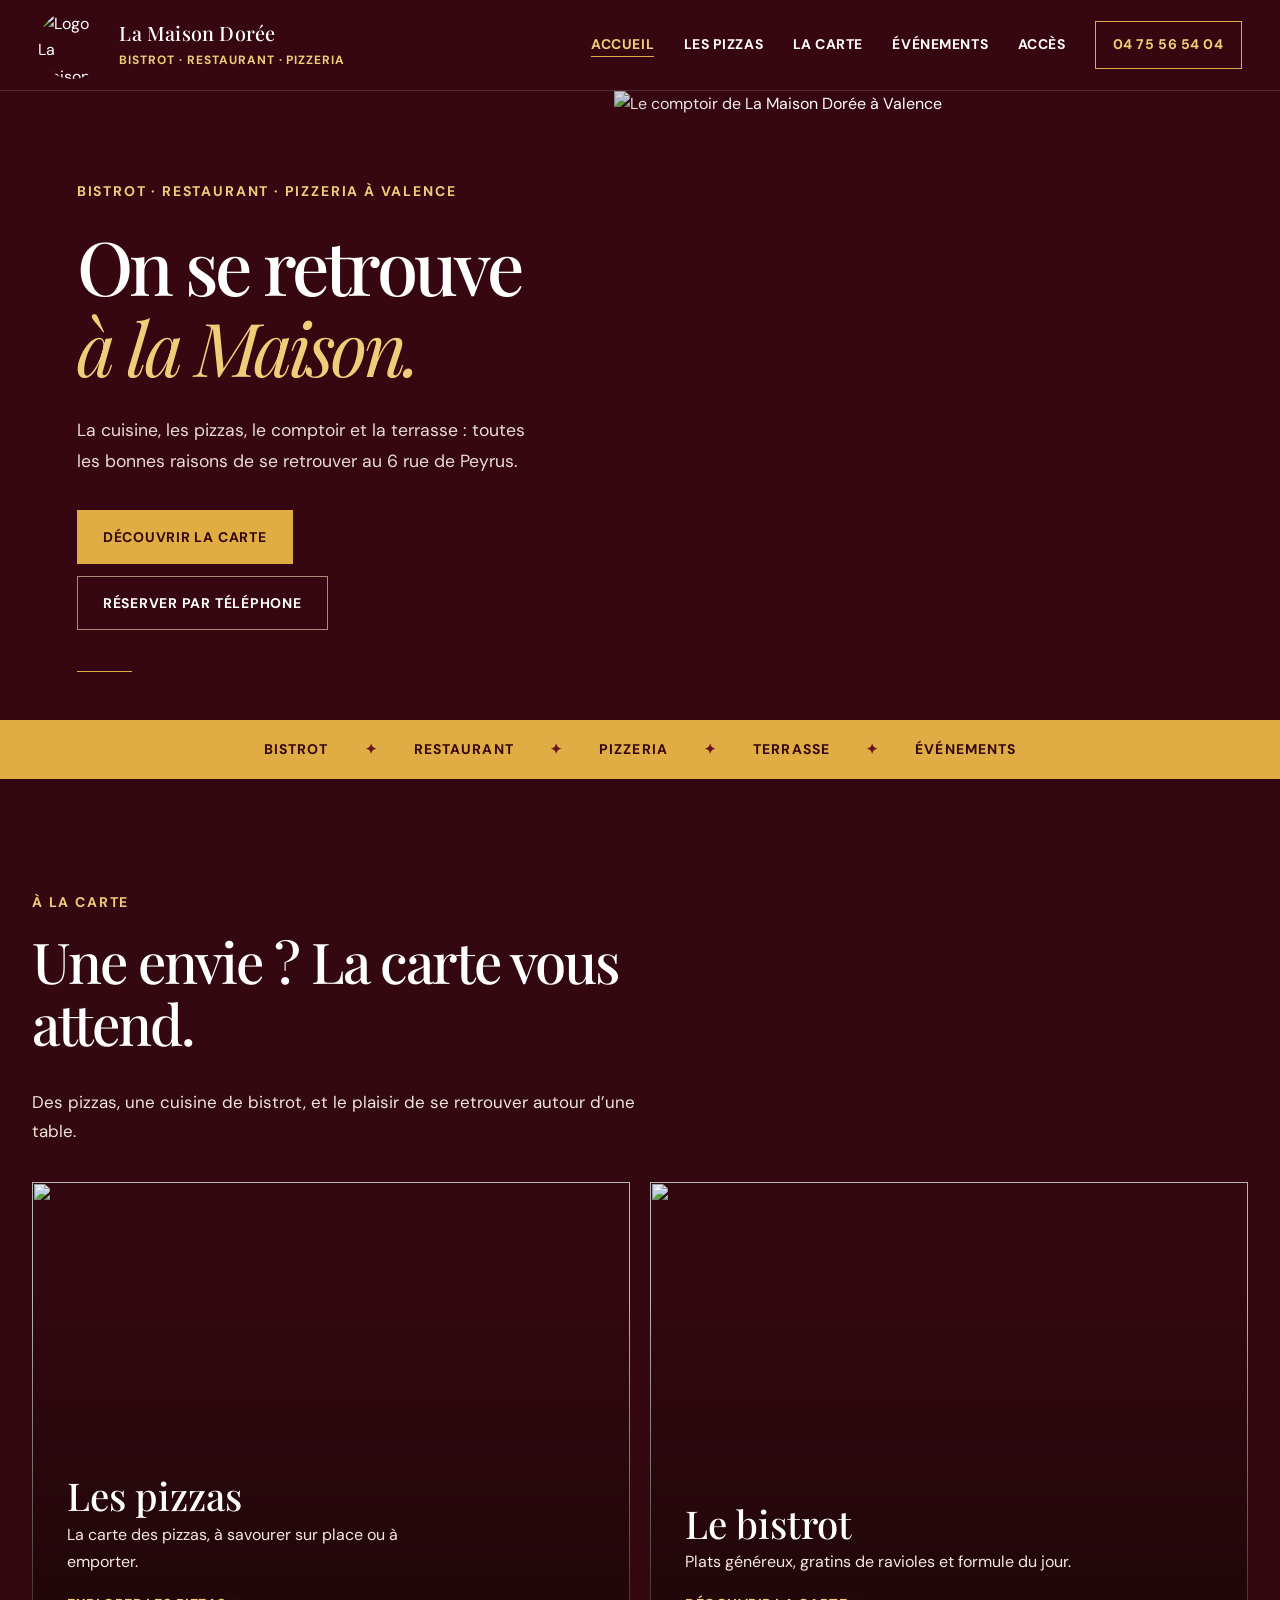
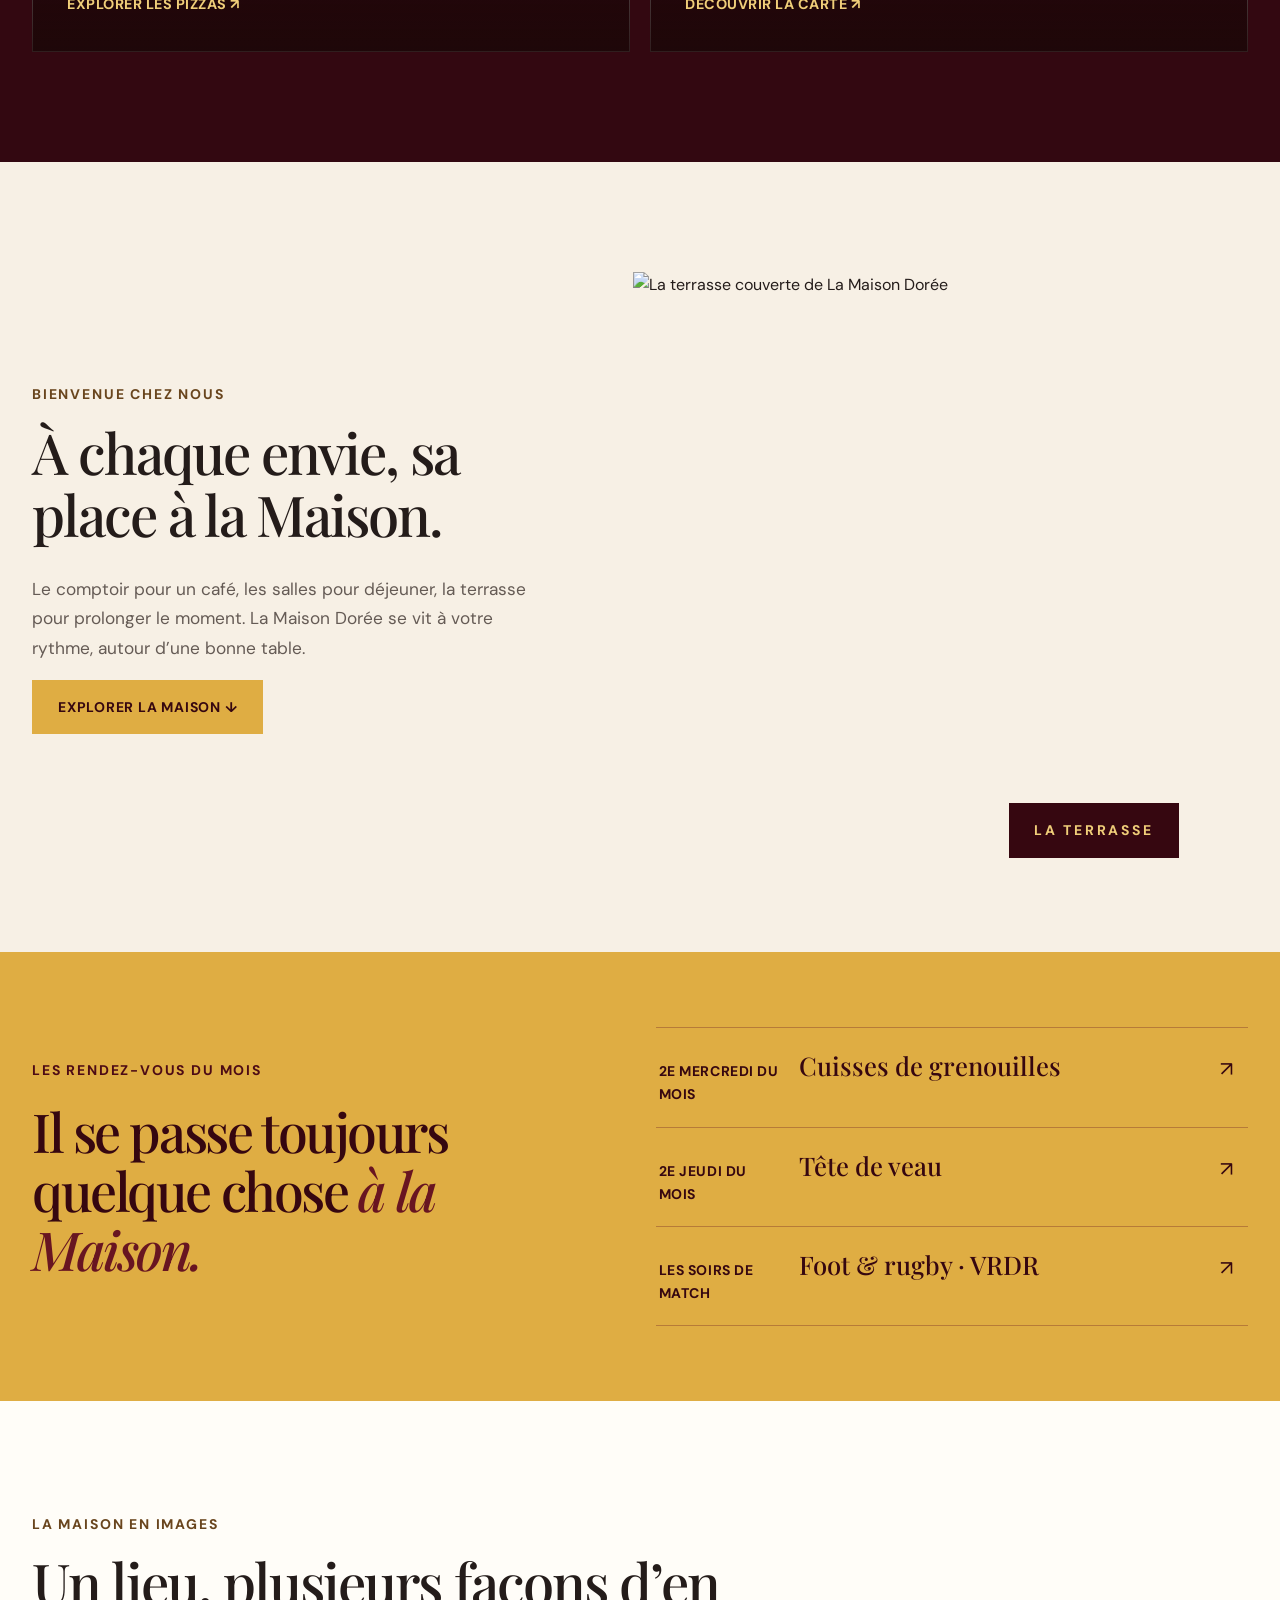
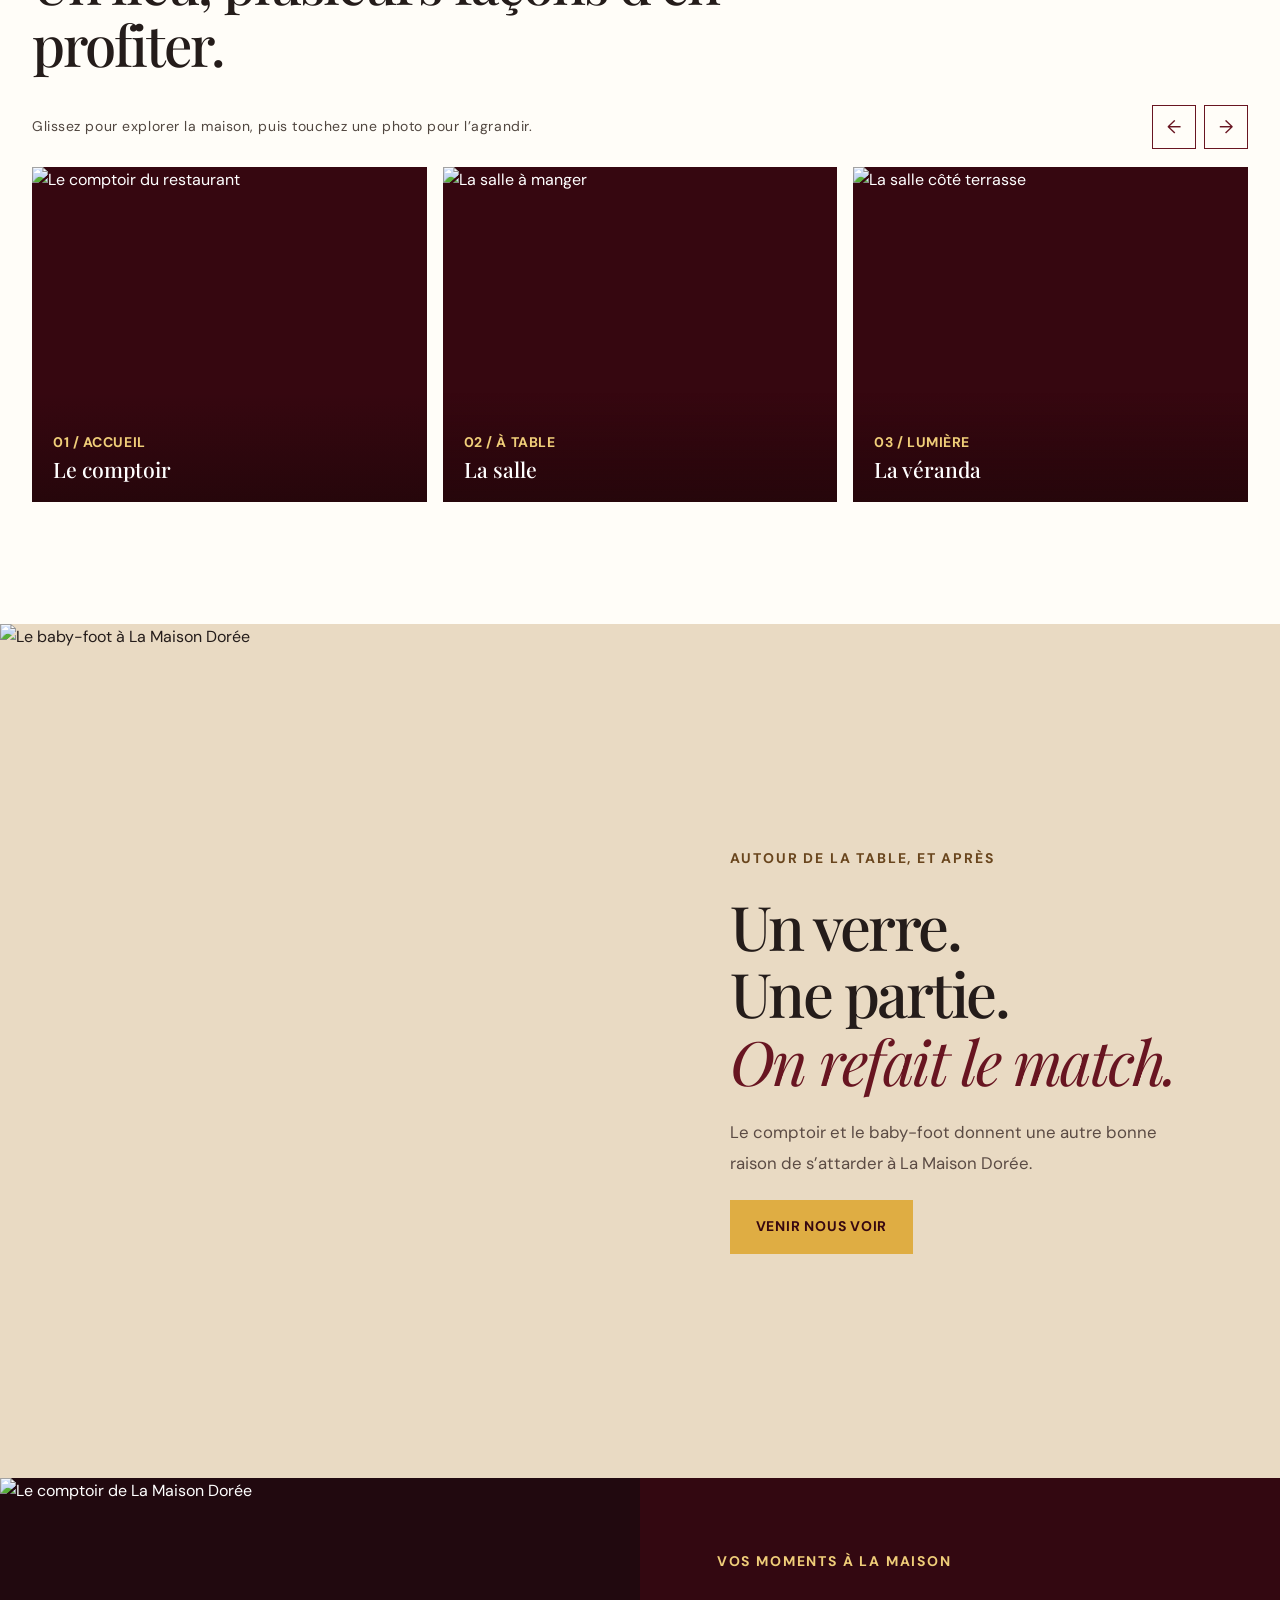
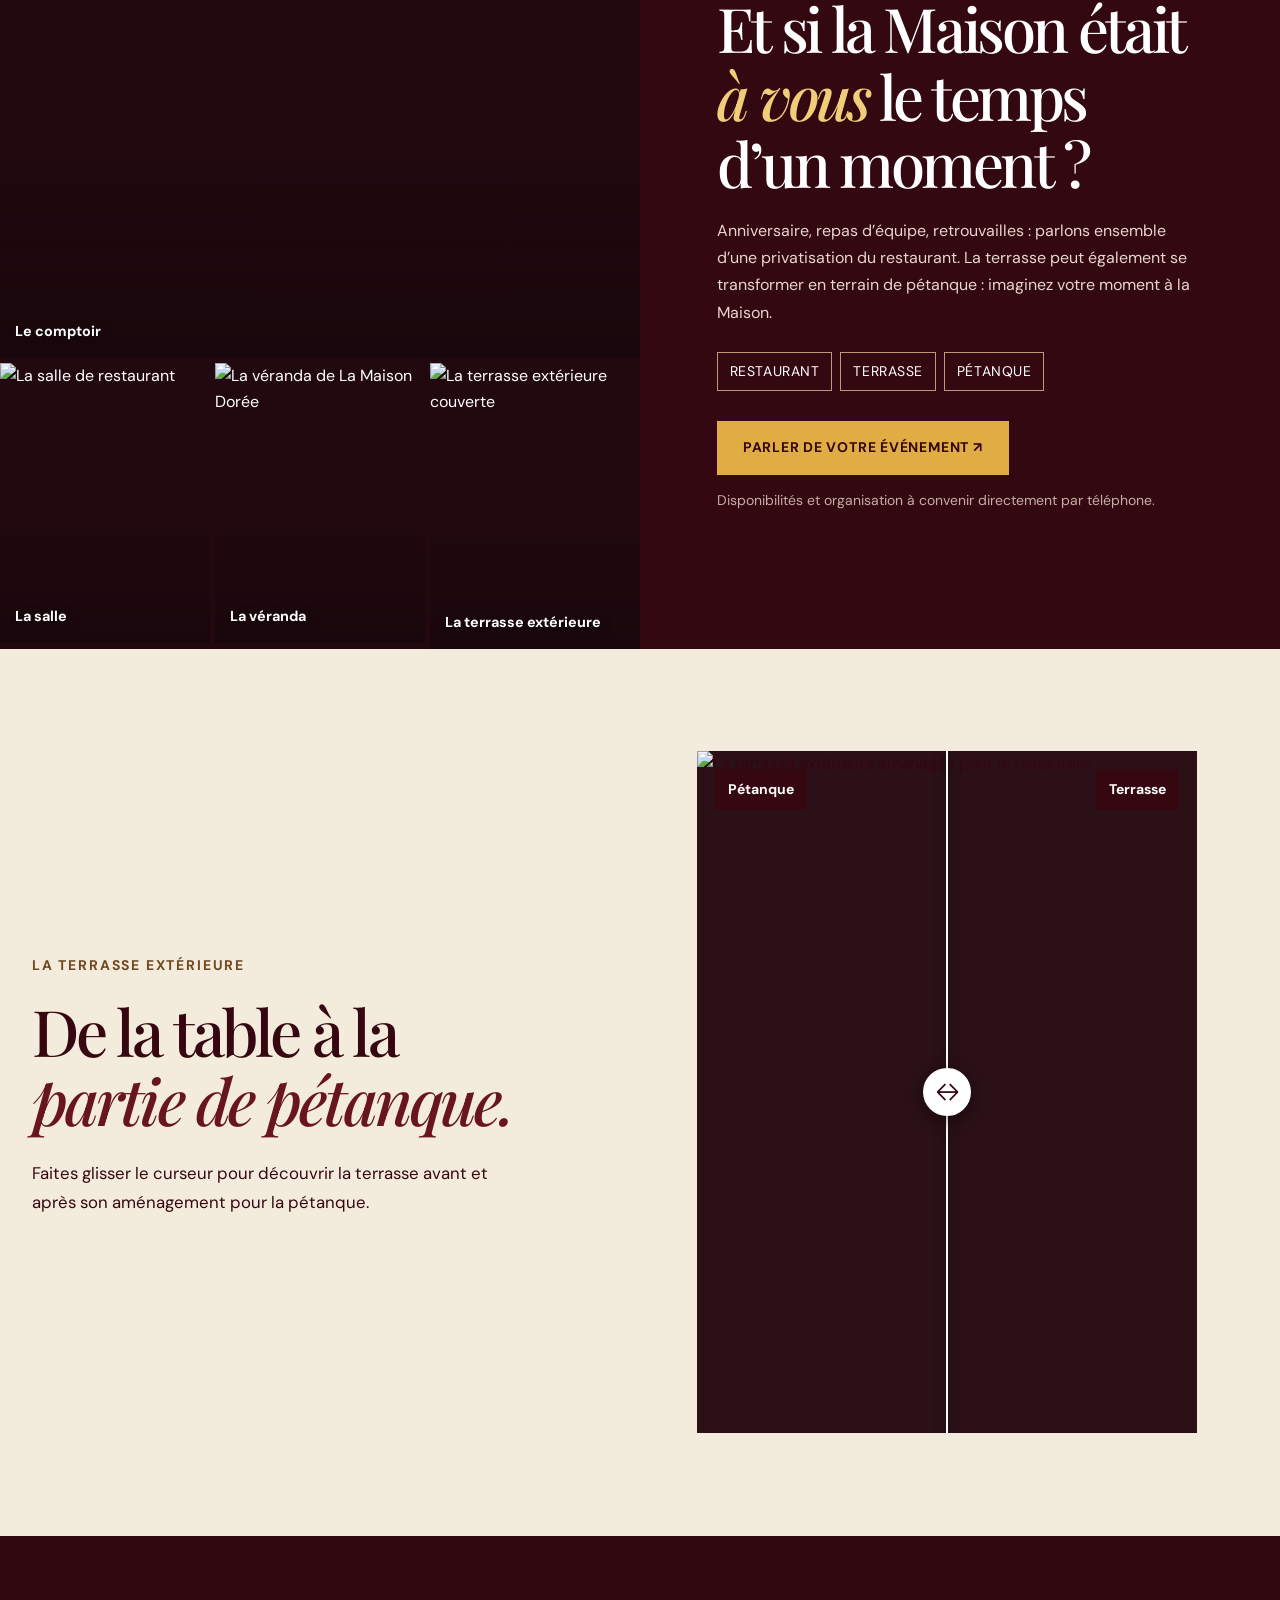
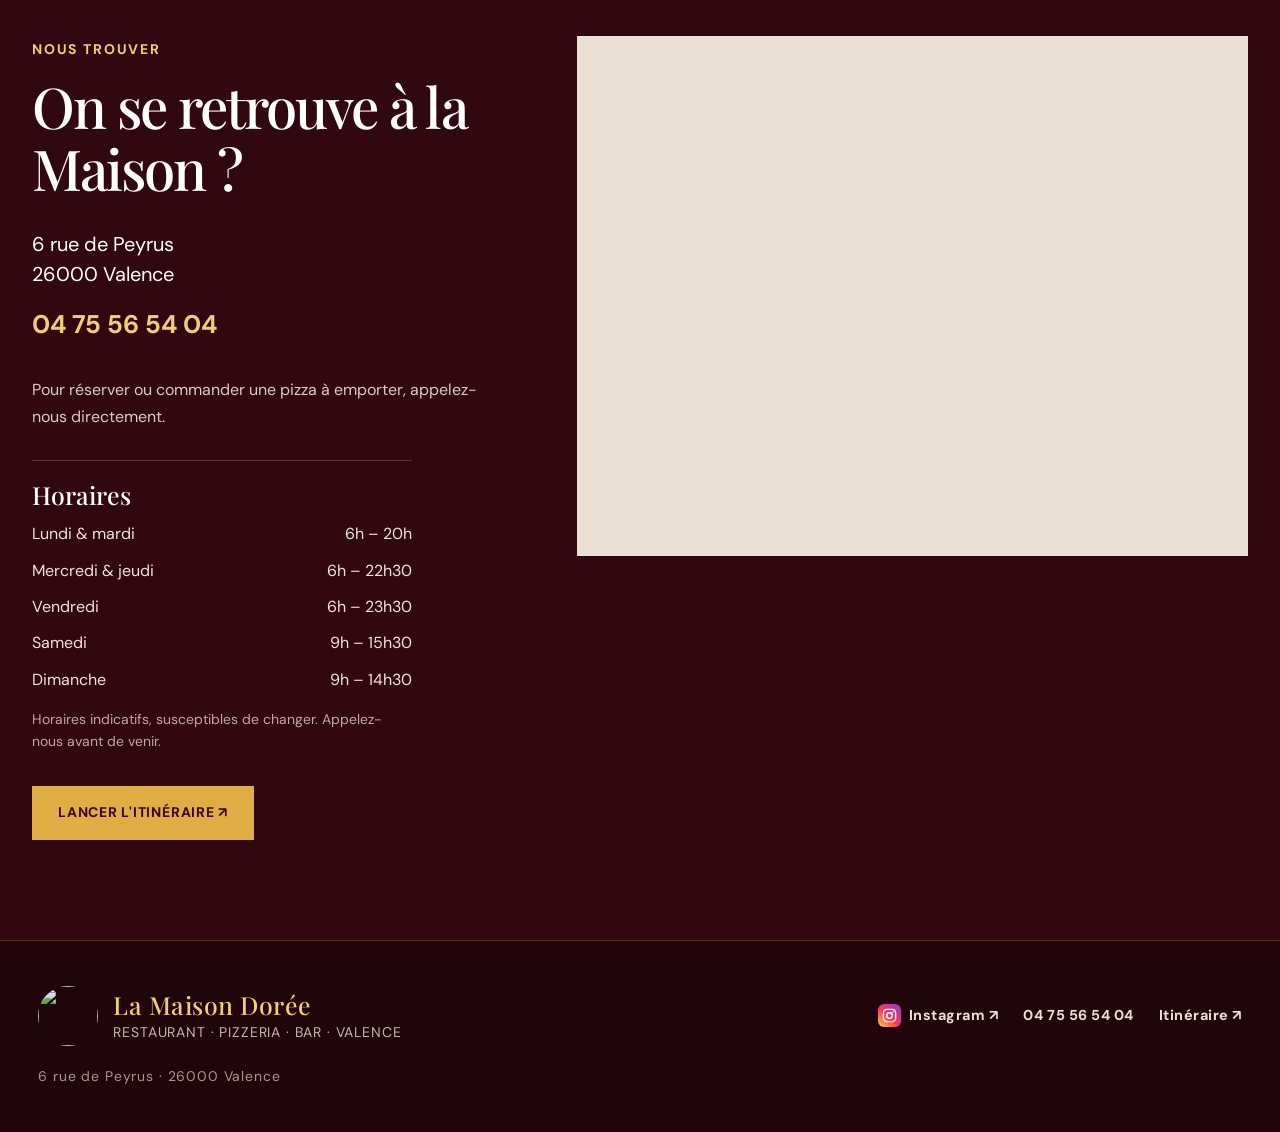
==== commit d5a21cee: "Tête de veau : passage au 2e jeudi du mois (dates uniquement) Co-Authored-By: Claude Opus 5.5 <norep" ====
--- a/index.html
+++ b/index.html
@@ -1 +1 @@
-<!doctype html><html lang="fr"><head><meta charset="utf-8"><meta name="viewport" content="width=device-width,initial-scale=1"><title>La Maison Dorée | Bistrot, restaurant & pizzeria à Valence</title><meta name="description" content="La Maison Dorée à Valence : bistrot, restaurant, pizzas sur place et à emporter. Découvrez la carte, la terrasse et venez au 6 rue de Peyrus."><link rel="icon" href="assets/logo.jpg?v=13"><link rel="stylesheet" href="style.css?v=19"></head><body><header class="site-header"><a class="logo-link" href="index.html" aria-label="La Maison Dorée, accueil"><img src="assets/logo.jpg?v=13" alt="Logo La Maison Dorée" decoding="async" width="911" height="951"><span class="brand-text">La Maison Dorée<small>Bistrot · Restaurant · Pizzeria</small></span></a><button class="menu-toggle" type="button" aria-label="Ouvrir le menu" aria-controls="main-nav" aria-expanded="false"><span></span><span></span><span></span></button><nav class="nav" id="main-nav" aria-label="Navigation principale"><a href="index.html" aria-current="page">Accueil</a><a href="pizzas.html">Les pizzas</a><a href="carte.html">La carte</a><a href="evenements.html">Événements</a><a href="index.html#contact">Accès</a><a class="call" href="tel:+33475565404">04 75 56 54 04</a></nav></header><main><section class="hero"><div class="hero-copy"><span class="kicker">Bistrot · Restaurant · Pizzeria à Valence</span><h1>On se retrouve <em>à la Maison.</em></h1><p>La cuisine, les pizzas, le comptoir et la terrasse : toutes les bonnes raisons de se retrouver au 6 rue de Peyrus.</p><div class="actions"><a class="btn" href="carte.html">Découvrir la carte</a><a class="btn ghost" href="tel:+33475565404">Réserver par téléphone</a></div></div><div class="hero-image"><img src="assets/comptoir.jpg?v=13" alt="Le comptoir de La Maison Dorée à Valence" fetchpriority="high" decoding="async" width="1448" height="1086"></div></section><div class="ribbon"><span>Bistrot</span><span>Restaurant</span><span>Pizzeria</span><span>Terrasse</span><span>Événements</span></div><section class="section menu-teaser"><div class="container"><span class="micro">À la carte</span><h2>Une envie ? La carte vous attend.</h2><p class="menu-lead">Des pizzas, une cuisine de bistrot, et le plaisir de se retrouver autour d’une table.</p><div class="menu-cards"><a class="menu-card" href="pizzas.html"><img src="assets/preparation.jpg?v=13" alt="" loading="lazy" decoding="async" width="1086" height="1448"><div><h3>Les pizzas</h3><p>La carte des pizzas, à savourer sur place ou à emporter.</p><strong>Explorer les pizzas ↗</strong></div></a><a class="menu-card" href="carte.html"><img src="assets/plat-entrecote.jpg?v=13" alt="" loading="lazy" decoding="async" width="1448" height="1086"><div><h3>Le bistrot</h3><p>Plats généreux, gratins de ravioles et formule du jour.</p><strong>Découvrir la carte ↗</strong></div></a></div></div></section><section class="section"><div class="container split"><div><span class="micro">Bienvenue chez nous</span><h2>À chaque envie, sa place à la Maison.</h2><p>Le comptoir pour un café, les salles pour déjeuner, la terrasse pour prolonger le moment. La Maison Dorée se vit à votre rythme, autour d’une bonne table.</p><a class="btn" href="#galerie">Explorer la Maison ↓</a></div><div class="photo-frame"><img class="picture terrace" src="assets/terrasse.jpg?v=13" alt="La terrasse couverte de La Maison Dorée" loading="lazy" decoding="async" width="1074" height="1465"></div></div></section><section class="happenings" aria-label="Les rendez-vous de la Maison"><div class="container happenings-inner"><div><span class="micro">Les rendez-vous du mois</span><h2>Il se passe toujours quelque chose <em>à la Maison.</em></h2></div><div class="happening-links"><a href="evenements.html#grenouilles"><span>2e mercredi du mois</span><strong>Cuisses de grenouilles</strong><b>↗</b></a><a href="evenements.html#tete-de-veau"><span>3e jeudi du mois</span><strong>Tête de veau</strong><b>↗</b></a><a href="evenements.html#matchs"><span>Les soirs de match</span><strong>Foot & rugby · VRDR</strong><b>↗</b></a></div></div></section><section class="section gallery-section" id="galerie"><div class="container"><span class="micro">La maison en images</span><h2>Un lieu, plusieurs façons d’en profiter.</h2><div class="gallery-top"><p>Glissez pour explorer la maison, puis touchez une photo pour l’agrandir.</p><div class="gallery-controls"><button type="button" class="gallery-prev" aria-label="Photos précédentes">←</button><button type="button" class="gallery-next" aria-label="Photos suivantes">→</button></div></div><div class="gallery-grid" aria-label="Photos de La Maison Dorée"><button type="button" data-full="assets/comptoir.jpg?v=13" data-caption="Le comptoir"><img src="assets/comptoir.jpg?v=13" alt="Le comptoir du restaurant" loading="lazy" decoding="async" width="1448" height="1086"><span><small>01 / Accueil</small>Le comptoir</span></button><button type="button" data-full="assets/salle.jpg?v=13" data-caption="La salle"><img src="assets/salle.jpg?v=13" alt="La salle à manger" loading="lazy" decoding="async" width="1086" height="1448"><span><small>02 / À table</small>La salle</span></button><button type="button" data-full="assets/verriere.jpg?v=13" data-caption="La véranda"><img src="assets/verriere.jpg?v=13" alt="La salle côté terrasse" loading="lazy" decoding="async" width="1086" height="1448"><span><small>03 / Lumière</small>La véranda</span></button><button type="button" data-full="assets/jeux.jpg?v=13" data-caption="Le coin baby-foot"><img src="assets/jeux.jpg?v=13" alt="Le baby-foot près du bar" loading="lazy" decoding="async" width="1086" height="1448"><span><small>04 / Détente</small>Le coin baby-foot</span></button><button type="button" data-full="assets/terrasse.jpg?v=13" data-caption="La terrasse"><img src="assets/terrasse.jpg?v=13" alt="La terrasse couverte" loading="lazy" decoding="async" width="1074" height="1465"><span><small>05 / Dehors</small>La terrasse</span></button><button type="button" data-full="assets/preparation.jpg?v=13" data-caption="La préparation des pizzas"><img src="assets/preparation.jpg?v=13" alt="Pizzas en préparation" loading="lazy" decoding="async" width="1086" height="1448"><span><small>06 / En cuisine</small>La préparation</span></button><button type="button" data-full="assets/four.jpg?v=13" data-caption="Les pizzas au four"><img src="assets/four.jpg?v=13" alt="Pizzas au four" loading="lazy" decoding="async" width="1086" height="1448"><span><small>07 / En cuisine</small>Le four</span></button><button type="button" data-full="assets/bar.jpg?v=13" data-caption="Un moment au bar"><img src="assets/bar.jpg?v=13" alt="Clients autour du bar" loading="lazy" decoding="async" width="1457" height="1079"><span><small>08 / Ensemble</small>Un moment au bar</span></button><button type="button" data-full="assets/facade.jpg?v=13" data-caption="La façade"><img src="assets/facade.jpg?v=13" alt="La façade du restaurant" loading="lazy" decoding="async" width="1437" height="1095"><span><small>09 / Valence</small>La maison</span></button></div></div></section><dialog class="gallery-dialog" aria-label="Photo agrandie"><button type="button" aria-label="Fermer la photo">Fermer ×</button><img alt=""><p></p></dialog><section class="play-section"><div class="play-photo"><img src="assets/jeux.jpg?v=13" alt="Le baby-foot à La Maison Dorée" loading="lazy" decoding="async" width="1086" height="1448"></div><div class="play-copy"><span class="micro">Autour de la table, et après</span><h2>Un verre.<br>Une partie.<br><em>On refait le match.</em></h2><p>Le comptoir et le baby-foot donnent une autre bonne raison de s’attarder à La Maison Dorée.</p><a href="#contact" class="btn">Venir nous voir</a></div></section><section class="private-section" id="privatisation"><div class="private-image venue-mosaic" aria-label="Les espaces de La Maison Dorée"><figure class="venue-tile venue-tile-main"><img src="assets/comptoir.jpg?v=13" alt="Le comptoir de La Maison Dorée" loading="lazy" decoding="async" width="1448" height="1086"><figcaption>Le comptoir</figcaption></figure><figure class="venue-tile"><img src="assets/salle.jpg?v=13" alt="La salle de restaurant" loading="lazy" decoding="async" width="1086" height="1448"><figcaption>La salle</figcaption></figure><figure class="venue-tile"><img src="assets/verriere.jpg?v=13" alt="La véranda de La Maison Dorée" loading="lazy" decoding="async" width="1086" height="1448"><figcaption>La véranda</figcaption></figure><figure class="venue-tile"><img src="assets/terrasse.jpg?v=13" alt="La terrasse extérieure couverte" loading="lazy" decoding="async" width="1074" height="1465"><figcaption>La terrasse extérieure</figcaption></figure></div><div class="private-content"><span class="micro">Vos moments à la Maison</span><h2>Et si la Maison était <em>à vous</em> le temps d’un moment ?</h2><p>Anniversaire, repas d’équipe, retrouvailles : parlons ensemble d’une privatisation du restaurant. La terrasse peut également se transformer en terrain de pétanque : imaginez votre moment à la Maison.</p><div class="private-tags"><span>Restaurant</span><span>Terrasse</span><span>Pétanque</span></div><a class="btn" href="tel:+33475565404">Parler de votre événement ↗</a><p class="private-note">Disponibilités et organisation à convenir directement par téléphone.</p></div></section><section class="petanque-feature" aria-labelledby="petanque-title"><div class="container petanque-feature-inner"><div class="petanque-feature-copy"><span class="micro">La terrasse extérieure</span><h2 id="petanque-title">De la table à la <em>partie de pétanque.</em></h2><p>Faites glisser le curseur pour découvrir la terrasse avant et après son aménagement pour la pétanque.</p></div><div class="petanque-compare" style="--split:50%"><img class="petanque-before" src="assets/terrasse.jpg?v=17" alt="La terrasse extérieure aménagée pour le restaurant" loading="lazy" decoding="async" width="1074" height="1465"><img class="petanque-after" src="assets/petanque.jpg?v=17" alt="La terrasse extérieure aménagée pour la pétanque" loading="lazy" decoding="async" width="1073" height="1465"><span class="petanque-label petanque-label-before">Terrasse</span><span class="petanque-label petanque-label-after">Pétanque</span><span class="petanque-divider" aria-hidden="true"><span>↔</span></span><label class="sr-only" for="petanque-range">Comparer la terrasse actuelle et la mise en situation pétanque</label><input id="petanque-range" type="range" min="0" max="100" value="50" aria-valuetext="Moitié terrasse, moitié pétanque"></div></div></section><section class="visit" id="contact"><div class="container visit-grid"><div><span class="kicker">Nous trouver</span><h2>On se retrouve à la Maison ?</h2><address>6 rue de Peyrus<br>26000 Valence</address><a class="phone" href="tel:+33475565404">04 75 56 54 04</a><p>Pour réserver ou commander une pizza à emporter, appelez-nous directement.</p><div class="hours"><h3>Horaires</h3><dl><dt>Lundi & mardi</dt><dd>6h – 20h</dd><dt>Mercredi & jeudi</dt><dd>6h – 22h30</dd><dt>Vendredi</dt><dd>6h – 23h30</dd><dt>Samedi</dt><dd>9h – 15h30</dd><dt>Dimanche</dt><dd>9h – 14h30</dd></dl><p class="hours-note">Horaires indicatifs, susceptibles de changer. Appelez-nous avant de venir.</p></div><a class="btn" target="_blank" rel="noopener noreferrer" href="https://www.google.com/maps/dir/?api=1&destination=La+Maison+Dor%C3%A9e%2C+6+Rue+de+Peyrus%2C+26000+Valence">Lancer l'itinéraire ↗</a></div><iframe class="map" title="Plan d'accès à La Maison Dorée, 6 rue de Peyrus à Valence" loading="lazy" referrerpolicy="no-referrer-when-downgrade" src="https://www.google.com/maps?q=La%20Maison%20Dor%C3%A9e%2C%206%20Rue%20de%20Peyrus%2C%2026000%20Valence&output=embed"></iframe></div></section></main><footer class="footer"><div class="footer-brand"><img src="assets/logo.jpg?v=13" alt="" decoding="async" width="911" height="951"><div><strong>La Maison Dorée</strong><span>Restaurant · Pizzeria · Bar · Valence</span></div></div><div class="footer-links"><a href="https://www.instagram.com/lamaisondoree_26/" target="_blank" rel="noopener noreferrer" aria-label="Instagram de La Maison Dorée, ouvre un nouvel onglet"><svg class="ig-icon" viewBox="0 0 24 24" aria-hidden="true" focusable="false"><rect x="2.2" y="2.2" width="19.6" height="19.6" rx="5.7" fill="none" stroke="currentColor" stroke-width="2.2"/><circle cx="12" cy="12" r="4.4" fill="none" stroke="currentColor" stroke-width="2.2"/><circle cx="17.8" cy="6.3" r="1.25" fill="currentColor"/></svg><span>Instagram ↗</span></a><a href="tel:+33475565404">04 75 56 54 04</a><a href="https://www.google.com/maps/dir/?api=1&destination=La+Maison+Dor%C3%A9e%2C+6+Rue+de+Peyrus%2C+26000+Valence" target="_blank" rel="noopener noreferrer">Itinéraire ↗</a></div><small>6 rue de Peyrus · 26000 Valence</small></footer><div class="mobile-actions"><a href="https://www.instagram.com/lamaisondoree_26/" target="_blank" rel="noopener noreferrer"><svg class="ig-icon" viewBox="0 0 24 24" aria-hidden="true" focusable="false"><rect x="2.2" y="2.2" width="19.6" height="19.6" rx="5.7" fill="none" stroke="currentColor" stroke-width="2.2"/><circle cx="12" cy="12" r="4.4" fill="none" stroke="currentColor" stroke-width="2.2"/><circle cx="17.8" cy="6.3" r="1.25" fill="currentColor"/></svg><span>Instagram</span></a><a href="tel:+33475565404">Appeler</a><a href="https://www.google.com/maps/dir/?api=1&destination=La+Maison+Dor%C3%A9e%2C+6+Rue+de+Peyrus%2C+26000+Valence" target="_blank" rel="noopener noreferrer">Itinéraire</a></div><dialog id="contact-dialog" class="contact-dialog" aria-labelledby="contact-title"><div class="contact-panel"><button class="contact-close" type="button" aria-label="Fermer">×</button><span class="micro">Réservation · Commande · Événement</span><h2 id="contact-title">On se parle ?</h2><p>Appelez la Maison Dorée pour réserver une table, commander ou organiser votre événement.</p><input id="contact-number" type="text" value="04 75 56 54 04" readonly aria-label="Numéro de téléphone de La Maison Dorée"><button class="btn contact-copy" type="button">Copier le numéro</button><a class="btn contact-dial" href="tel:+33475565404" data-direct-call>Appeler maintenant</a><p class="contact-feedback" aria-live="polite"></p></div></dialog><script src="site.js?v=19" defer></script></body></html>
+<!doctype html><html lang="fr"><head><meta charset="utf-8"><meta name="viewport" content="width=device-width,initial-scale=1"><title>La Maison Dorée | Bistrot, restaurant & pizzeria à Valence</title><meta name="description" content="La Maison Dorée à Valence : bistrot, restaurant, pizzas sur place et à emporter. Découvrez la carte, la terrasse et venez au 6 rue de Peyrus."><link rel="icon" href="assets/logo.jpg?v=13"><link rel="stylesheet" href="style.css?v=19"></head><body><header class="site-header"><a class="logo-link" href="index.html" aria-label="La Maison Dorée, accueil"><img src="assets/logo.jpg?v=13" alt="Logo La Maison Dorée" decoding="async" width="911" height="951"><span class="brand-text">La Maison Dorée<small>Bistrot · Restaurant · Pizzeria</small></span></a><button class="menu-toggle" type="button" aria-label="Ouvrir le menu" aria-controls="main-nav" aria-expanded="false"><span></span><span></span><span></span></button><nav class="nav" id="main-nav" aria-label="Navigation principale"><a href="index.html" aria-current="page">Accueil</a><a href="pizzas.html">Les pizzas</a><a href="carte.html">La carte</a><a href="evenements.html">Événements</a><a href="index.html#contact">Accès</a><a class="call" href="tel:+33475565404">04 75 56 54 04</a></nav></header><main><section class="hero"><div class="hero-copy"><span class="kicker">Bistrot · Restaurant · Pizzeria à Valence</span><h1>On se retrouve <em>à la Maison.</em></h1><p>La cuisine, les pizzas, le comptoir et la terrasse : toutes les bonnes raisons de se retrouver au 6 rue de Peyrus.</p><div class="actions"><a class="btn" href="carte.html">Découvrir la carte</a><a class="btn ghost" href="tel:+33475565404">Réserver par téléphone</a></div></div><div class="hero-image"><img src="assets/comptoir.jpg?v=13" alt="Le comptoir de La Maison Dorée à Valence" fetchpriority="high" decoding="async" width="1448" height="1086"></div></section><div class="ribbon"><span>Bistrot</span><span>Restaurant</span><span>Pizzeria</span><span>Terrasse</span><span>Événements</span></div><section class="section menu-teaser"><div class="container"><span class="micro">À la carte</span><h2>Une envie ? La carte vous attend.</h2><p class="menu-lead">Des pizzas, une cuisine de bistrot, et le plaisir de se retrouver autour d’une table.</p><div class="menu-cards"><a class="menu-card" href="pizzas.html"><img src="assets/preparation.jpg?v=13" alt="" loading="lazy" decoding="async" width="1086" height="1448"><div><h3>Les pizzas</h3><p>La carte des pizzas, à savourer sur place ou à emporter.</p><strong>Explorer les pizzas ↗</strong></div></a><a class="menu-card" href="carte.html"><img src="assets/plat-entrecote.jpg?v=13" alt="" loading="lazy" decoding="async" width="1448" height="1086"><div><h3>Le bistrot</h3><p>Plats généreux, gratins de ravioles et formule du jour.</p><strong>Découvrir la carte ↗</strong></div></a></div></div></section><section class="section"><div class="container split"><div><span class="micro">Bienvenue chez nous</span><h2>À chaque envie, sa place à la Maison.</h2><p>Le comptoir pour un café, les salles pour déjeuner, la terrasse pour prolonger le moment. La Maison Dorée se vit à votre rythme, autour d’une bonne table.</p><a class="btn" href="#galerie">Explorer la Maison ↓</a></div><div class="photo-frame"><img class="picture terrace" src="assets/terrasse.jpg?v=13" alt="La terrasse couverte de La Maison Dorée" loading="lazy" decoding="async" width="1074" height="1465"></div></div></section><section class="happenings" aria-label="Les rendez-vous de la Maison"><div class="container happenings-inner"><div><span class="micro">Les rendez-vous du mois</span><h2>Il se passe toujours quelque chose <em>à la Maison.</em></h2></div><div class="happening-links"><a href="evenements.html#grenouilles"><span>2e mercredi du mois</span><strong>Cuisses de grenouilles</strong><b>↗</b></a><a href="evenements.html#tete-de-veau"><span>2e jeudi du mois</span><strong>Tête de veau</strong><b>↗</b></a><a href="evenements.html#matchs"><span>Les soirs de match</span><strong>Foot & rugby · VRDR</strong><b>↗</b></a></div></div></section><section class="section gallery-section" id="galerie"><div class="container"><span class="micro">La maison en images</span><h2>Un lieu, plusieurs façons d’en profiter.</h2><div class="gallery-top"><p>Glissez pour explorer la maison, puis touchez une photo pour l’agrandir.</p><div class="gallery-controls"><button type="button" class="gallery-prev" aria-label="Photos précédentes">←</button><button type="button" class="gallery-next" aria-label="Photos suivantes">→</button></div></div><div class="gallery-grid" aria-label="Photos de La Maison Dorée"><button type="button" data-full="assets/comptoir.jpg?v=13" data-caption="Le comptoir"><img src="assets/comptoir.jpg?v=13" alt="Le comptoir du restaurant" loading="lazy" decoding="async" width="1448" height="1086"><span><small>01 / Accueil</small>Le comptoir</span></button><button type="button" data-full="assets/salle.jpg?v=13" data-caption="La salle"><img src="assets/salle.jpg?v=13" alt="La salle à manger" loading="lazy" decoding="async" width="1086" height="1448"><span><small>02 / À table</small>La salle</span></button><button type="button" data-full="assets/verriere.jpg?v=13" data-caption="La véranda"><img src="assets/verriere.jpg?v=13" alt="La salle côté terrasse" loading="lazy" decoding="async" width="1086" height="1448"><span><small>03 / Lumière</small>La véranda</span></button><button type="button" data-full="assets/jeux.jpg?v=13" data-caption="Le coin baby-foot"><img src="assets/jeux.jpg?v=13" alt="Le baby-foot près du bar" loading="lazy" decoding="async" width="1086" height="1448"><span><small>04 / Détente</small>Le coin baby-foot</span></button><button type="button" data-full="assets/terrasse.jpg?v=13" data-caption="La terrasse"><img src="assets/terrasse.jpg?v=13" alt="La terrasse couverte" loading="lazy" decoding="async" width="1074" height="1465"><span><small>05 / Dehors</small>La terrasse</span></button><button type="button" data-full="assets/preparation.jpg?v=13" data-caption="La préparation des pizzas"><img src="assets/preparation.jpg?v=13" alt="Pizzas en préparation" loading="lazy" decoding="async" width="1086" height="1448"><span><small>06 / En cuisine</small>La préparation</span></button><button type="button" data-full="assets/four.jpg?v=13" data-caption="Les pizzas au four"><img src="assets/four.jpg?v=13" alt="Pizzas au four" loading="lazy" decoding="async" width="1086" height="1448"><span><small>07 / En cuisine</small>Le four</span></button><button type="button" data-full="assets/bar.jpg?v=13" data-caption="Un moment au bar"><img src="assets/bar.jpg?v=13" alt="Clients autour du bar" loading="lazy" decoding="async" width="1457" height="1079"><span><small>08 / Ensemble</small>Un moment au bar</span></button><button type="button" data-full="assets/facade.jpg?v=13" data-caption="La façade"><img src="assets/facade.jpg?v=13" alt="La façade du restaurant" loading="lazy" decoding="async" width="1437" height="1095"><span><small>09 / Valence</small>La maison</span></button></div></div></section><dialog class="gallery-dialog" aria-label="Photo agrandie"><button type="button" aria-label="Fermer la photo">Fermer ×</button><img alt=""><p></p></dialog><section class="play-section"><div class="play-photo"><img src="assets/jeux.jpg?v=13" alt="Le baby-foot à La Maison Dorée" loading="lazy" decoding="async" width="1086" height="1448"></div><div class="play-copy"><span class="micro">Autour de la table, et après</span><h2>Un verre.<br>Une partie.<br><em>On refait le match.</em></h2><p>Le comptoir et le baby-foot donnent une autre bonne raison de s’attarder à La Maison Dorée.</p><a href="#contact" class="btn">Venir nous voir</a></div></section><section class="private-section" id="privatisation"><div class="private-image venue-mosaic" aria-label="Les espaces de La Maison Dorée"><figure class="venue-tile venue-tile-main"><img src="assets/comptoir.jpg?v=13" alt="Le comptoir de La Maison Dorée" loading="lazy" decoding="async" width="1448" height="1086"><figcaption>Le comptoir</figcaption></figure><figure class="venue-tile"><img src="assets/salle.jpg?v=13" alt="La salle de restaurant" loading="lazy" decoding="async" width="1086" height="1448"><figcaption>La salle</figcaption></figure><figure class="venue-tile"><img src="assets/verriere.jpg?v=13" alt="La véranda de La Maison Dorée" loading="lazy" decoding="async" width="1086" height="1448"><figcaption>La véranda</figcaption></figure><figure class="venue-tile"><img src="assets/terrasse.jpg?v=13" alt="La terrasse extérieure couverte" loading="lazy" decoding="async" width="1074" height="1465"><figcaption>La terrasse extérieure</figcaption></figure></div><div class="private-content"><span class="micro">Vos moments à la Maison</span><h2>Et si la Maison était <em>à vous</em> le temps d’un moment ?</h2><p>Anniversaire, repas d’équipe, retrouvailles : parlons ensemble d’une privatisation du restaurant. La terrasse peut également se transformer en terrain de pétanque : imaginez votre moment à la Maison.</p><div class="private-tags"><span>Restaurant</span><span>Terrasse</span><span>Pétanque</span></div><a class="btn" href="tel:+33475565404">Parler de votre événement ↗</a><p class="private-note">Disponibilités et organisation à convenir directement par téléphone.</p></div></section><section class="petanque-feature" aria-labelledby="petanque-title"><div class="container petanque-feature-inner"><div class="petanque-feature-copy"><span class="micro">La terrasse extérieure</span><h2 id="petanque-title">De la table à la <em>partie de pétanque.</em></h2><p>Faites glisser le curseur pour découvrir la terrasse avant et après son aménagement pour la pétanque.</p></div><div class="petanque-compare" style="--split:50%"><img class="petanque-before" src="assets/terrasse.jpg?v=17" alt="La terrasse extérieure aménagée pour le restaurant" loading="lazy" decoding="async" width="1074" height="1465"><img class="petanque-after" src="assets/petanque.jpg?v=17" alt="La terrasse extérieure aménagée pour la pétanque" loading="lazy" decoding="async" width="1073" height="1465"><span class="petanque-label petanque-label-before">Terrasse</span><span class="petanque-label petanque-label-after">Pétanque</span><span class="petanque-divider" aria-hidden="true"><span>↔</span></span><label class="sr-only" for="petanque-range">Comparer la terrasse actuelle et la mise en situation pétanque</label><input id="petanque-range" type="range" min="0" max="100" value="50" aria-valuetext="Moitié terrasse, moitié pétanque"></div></div></section><section class="visit" id="contact"><div class="container visit-grid"><div><span class="kicker">Nous trouver</span><h2>On se retrouve à la Maison ?</h2><address>6 rue de Peyrus<br>26000 Valence</address><a class="phone" href="tel:+33475565404">04 75 56 54 04</a><p>Pour réserver ou commander une pizza à emporter, appelez-nous directement.</p><div class="hours"><h3>Horaires</h3><dl><dt>Lundi & mardi</dt><dd>6h – 20h</dd><dt>Mercredi & jeudi</dt><dd>6h – 22h30</dd><dt>Vendredi</dt><dd>6h – 23h30</dd><dt>Samedi</dt><dd>9h – 15h30</dd><dt>Dimanche</dt><dd>9h – 14h30</dd></dl><p class="hours-note">Horaires indicatifs, susceptibles de changer. Appelez-nous avant de venir.</p></div><a class="btn" target="_blank" rel="noopener noreferrer" href="https://www.google.com/maps/dir/?api=1&destination=La+Maison+Dor%C3%A9e%2C+6+Rue+de+Peyrus%2C+26000+Valence">Lancer l'itinéraire ↗</a></div><iframe class="map" title="Plan d'accès à La Maison Dorée, 6 rue de Peyrus à Valence" loading="lazy" referrerpolicy="no-referrer-when-downgrade" src="https://www.google.com/maps?q=La%20Maison%20Dor%C3%A9e%2C%206%20Rue%20de%20Peyrus%2C%2026000%20Valence&output=embed"></iframe></div></section></main><footer class="footer"><div class="footer-brand"><img src="assets/logo.jpg?v=13" alt="" decoding="async" width="911" height="951"><div><strong>La Maison Dorée</strong><span>Restaurant · Pizzeria · Bar · Valence</span></div></div><div class="footer-links"><a href="https://www.instagram.com/lamaisondoree_26/" target="_blank" rel="noopener noreferrer" aria-label="Instagram de La Maison Dorée, ouvre un nouvel onglet"><svg class="ig-icon" viewBox="0 0 24 24" aria-hidden="true" focusable="false"><rect x="2.2" y="2.2" width="19.6" height="19.6" rx="5.7" fill="none" stroke="currentColor" stroke-width="2.2"/><circle cx="12" cy="12" r="4.4" fill="none" stroke="currentColor" stroke-width="2.2"/><circle cx="17.8" cy="6.3" r="1.25" fill="currentColor"/></svg><span>Instagram ↗</span></a><a href="tel:+33475565404">04 75 56 54 04</a><a href="https://www.google.com/maps/dir/?api=1&destination=La+Maison+Dor%C3%A9e%2C+6+Rue+de+Peyrus%2C+26000+Valence" target="_blank" rel="noopener noreferrer">Itinéraire ↗</a></div><small>6 rue de Peyrus · 26000 Valence</small></footer><div class="mobile-actions"><a href="https://www.instagram.com/lamaisondoree_26/" target="_blank" rel="noopener noreferrer"><svg class="ig-icon" viewBox="0 0 24 24" aria-hidden="true" focusable="false"><rect x="2.2" y="2.2" width="19.6" height="19.6" rx="5.7" fill="none" stroke="currentColor" stroke-width="2.2"/><circle cx="12" cy="12" r="4.4" fill="none" stroke="currentColor" stroke-width="2.2"/><circle cx="17.8" cy="6.3" r="1.25" fill="currentColor"/></svg><span>Instagram</span></a><a href="tel:+33475565404">Appeler</a><a href="https://www.google.com/maps/dir/?api=1&destination=La+Maison+Dor%C3%A9e%2C+6+Rue+de+Peyrus%2C+26000+Valence" target="_blank" rel="noopener noreferrer">Itinéraire</a></div><dialog id="contact-dialog" class="contact-dialog" aria-labelledby="contact-title"><div class="contact-panel"><button class="contact-close" type="button" aria-label="Fermer">×</button><span class="micro">Réservation · Commande · Événement</span><h2 id="contact-title">On se parle ?</h2><p>Appelez la Maison Dorée pour réserver une table, commander ou organiser votre événement.</p><input id="contact-number" type="text" value="04 75 56 54 04" readonly aria-label="Numéro de téléphone de La Maison Dorée"><button class="btn contact-copy" type="button">Copier le numéro</button><a class="btn contact-dial" href="tel:+33475565404" data-direct-call>Appeler maintenant</a><p class="contact-feedback" aria-live="polite"></p></div></dialog><script src="site.js?v=19" defer></script></body></html>
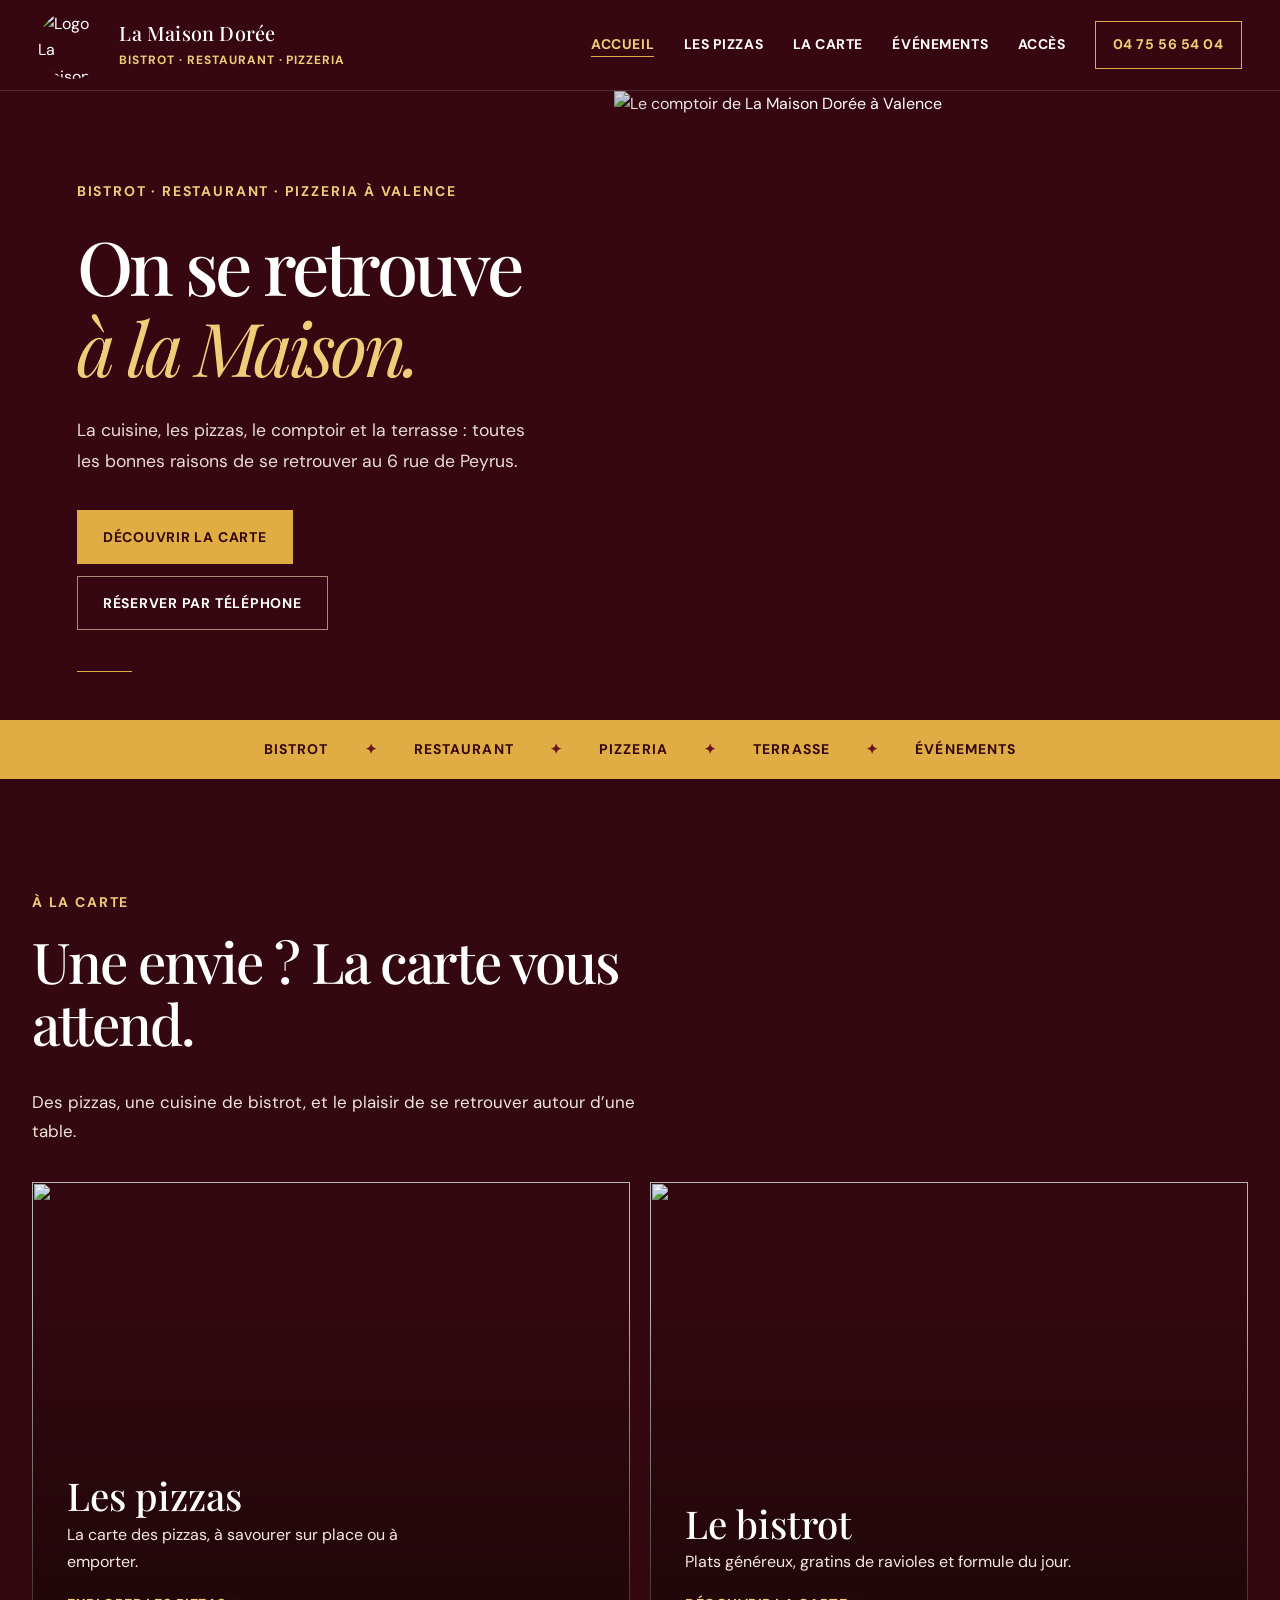
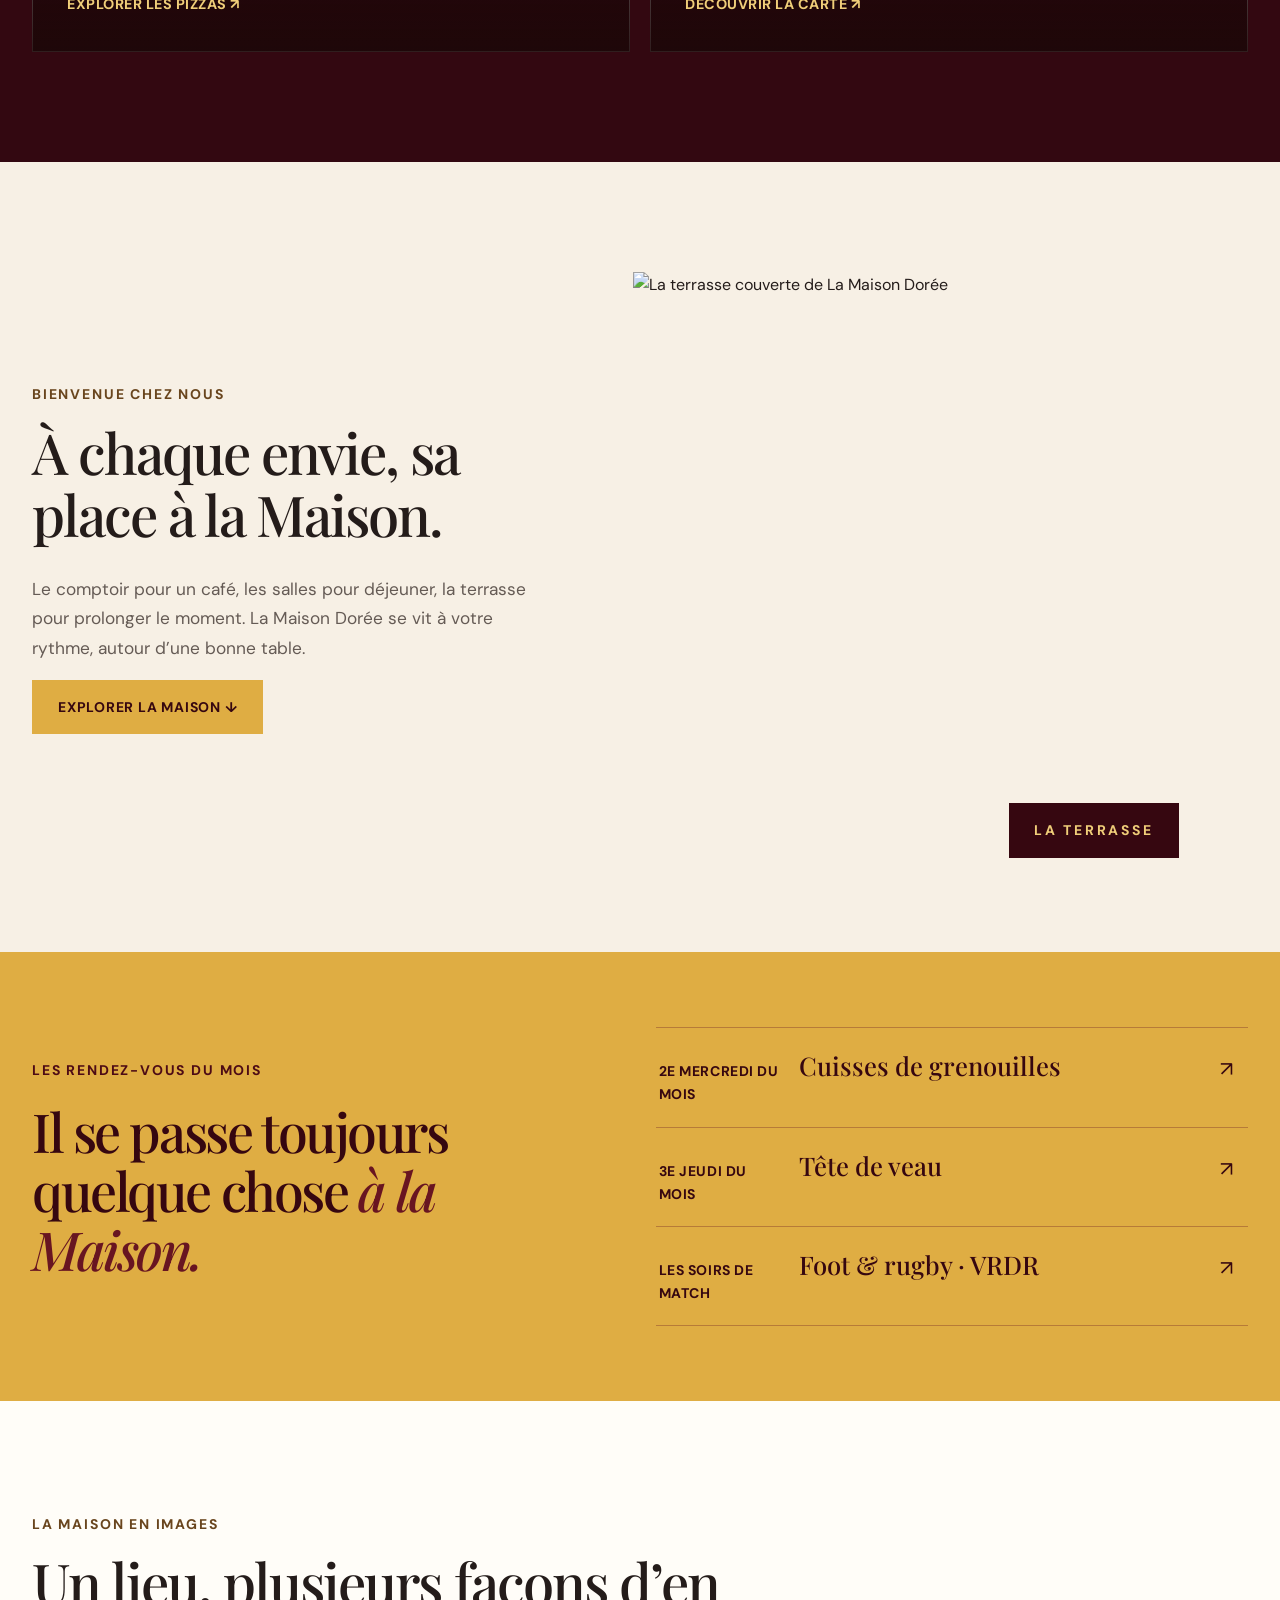
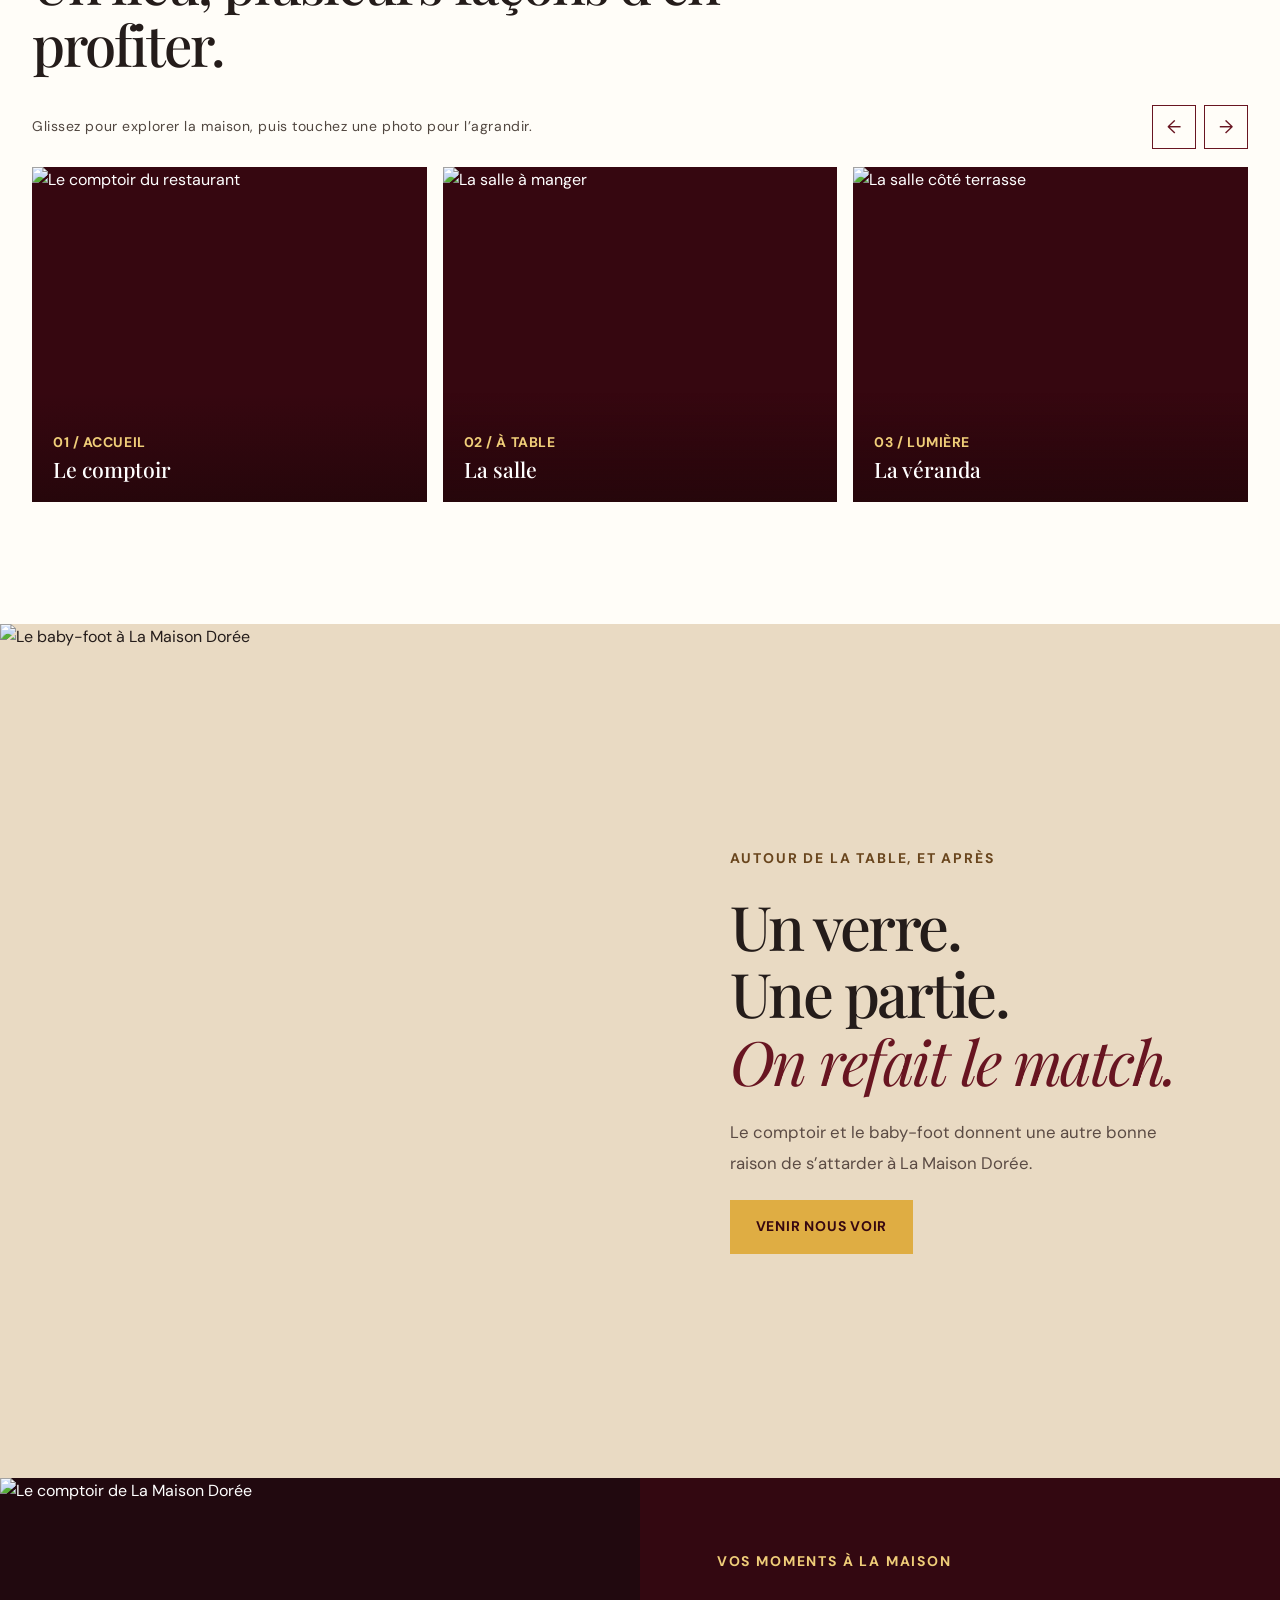
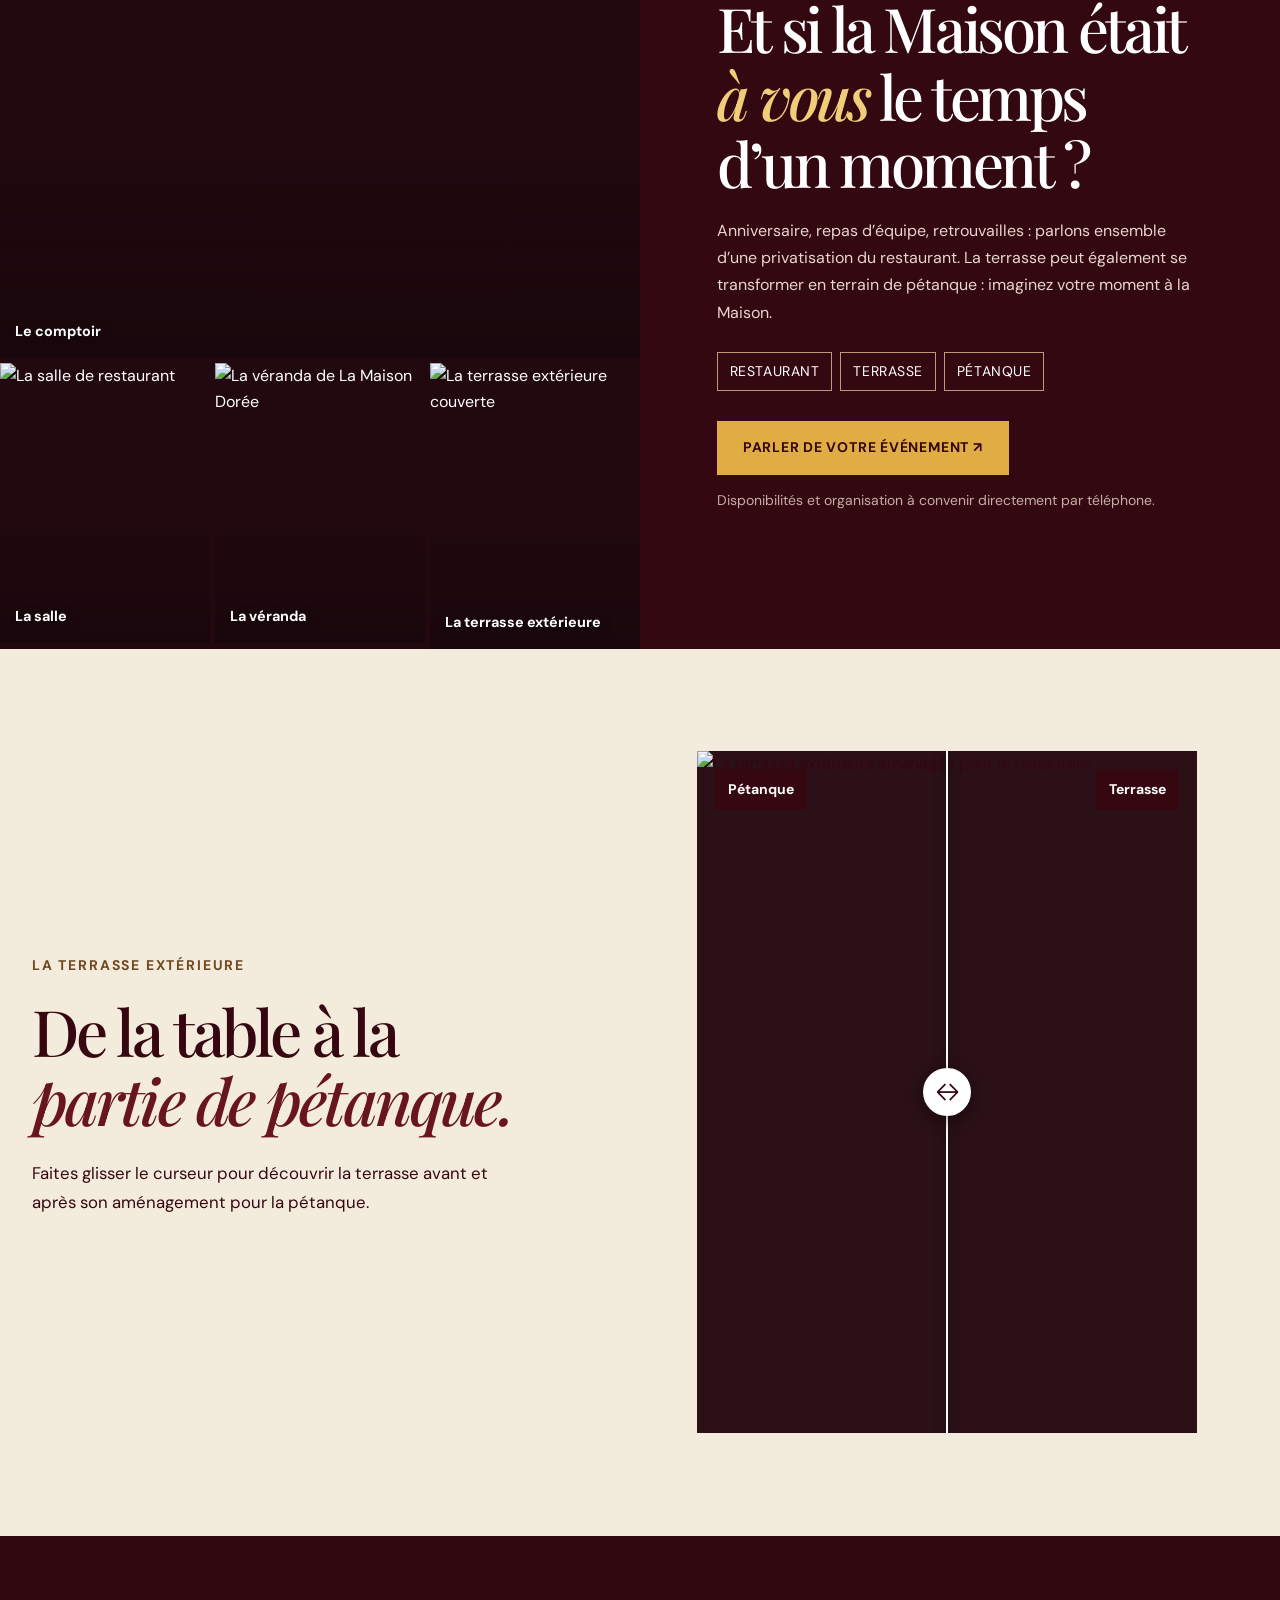
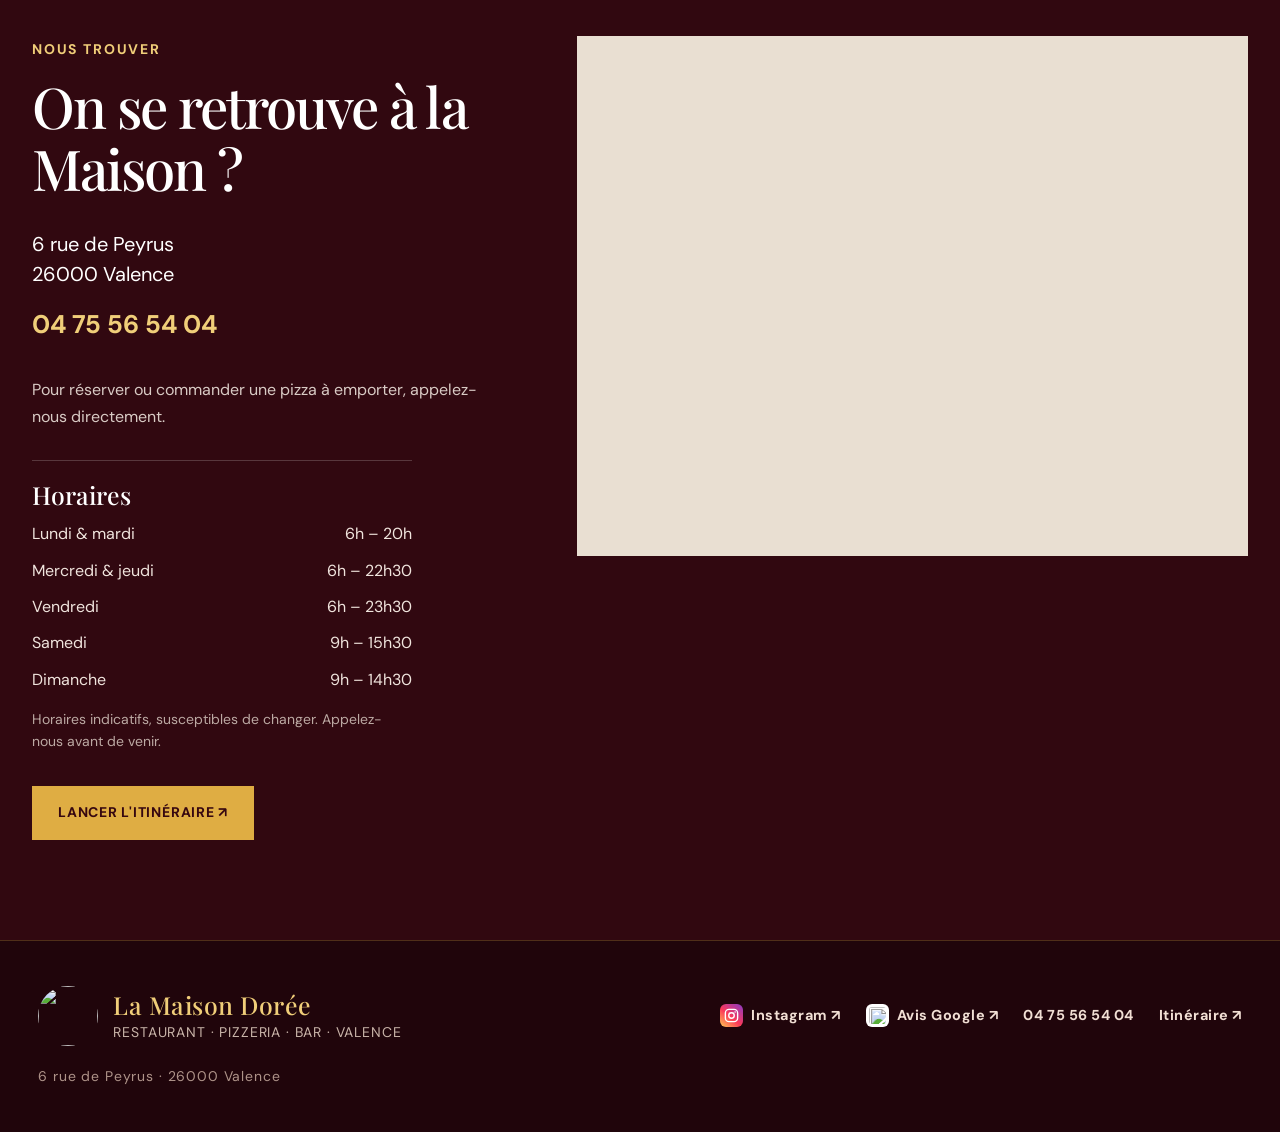
==== commit 606d571c: "Tête de veau : 3e jeudi du mois + lien fiche Google en pied de page Co-Authored-By: Claude Opus 5.5 " ====
--- a/index.html
+++ b/index.html
@@ -1 +1 @@
-<!doctype html><html lang="fr"><head><meta charset="utf-8"><meta name="viewport" content="width=device-width,initial-scale=1"><title>La Maison Dorée | Bistrot, restaurant & pizzeria à Valence</title><meta name="description" content="La Maison Dorée à Valence : bistrot, restaurant, pizzas sur place et à emporter. Découvrez la carte, la terrasse et venez au 6 rue de Peyrus."><link rel="icon" href="assets/logo.jpg?v=13"><link rel="stylesheet" href="style.css?v=19"></head><body><header class="site-header"><a class="logo-link" href="index.html" aria-label="La Maison Dorée, accueil"><img src="assets/logo.jpg?v=13" alt="Logo La Maison Dorée" decoding="async" width="911" height="951"><span class="brand-text">La Maison Dorée<small>Bistrot · Restaurant · Pizzeria</small></span></a><button class="menu-toggle" type="button" aria-label="Ouvrir le menu" aria-controls="main-nav" aria-expanded="false"><span></span><span></span><span></span></button><nav class="nav" id="main-nav" aria-label="Navigation principale"><a href="index.html" aria-current="page">Accueil</a><a href="pizzas.html">Les pizzas</a><a href="carte.html">La carte</a><a href="evenements.html">Événements</a><a href="index.html#contact">Accès</a><a class="call" href="tel:+33475565404">04 75 56 54 04</a></nav></header><main><section class="hero"><div class="hero-copy"><span class="kicker">Bistrot · Restaurant · Pizzeria à Valence</span><h1>On se retrouve <em>à la Maison.</em></h1><p>La cuisine, les pizzas, le comptoir et la terrasse : toutes les bonnes raisons de se retrouver au 6 rue de Peyrus.</p><div class="actions"><a class="btn" href="carte.html">Découvrir la carte</a><a class="btn ghost" href="tel:+33475565404">Réserver par téléphone</a></div></div><div class="hero-image"><img src="assets/comptoir.jpg?v=13" alt="Le comptoir de La Maison Dorée à Valence" fetchpriority="high" decoding="async" width="1448" height="1086"></div></section><div class="ribbon"><span>Bistrot</span><span>Restaurant</span><span>Pizzeria</span><span>Terrasse</span><span>Événements</span></div><section class="section menu-teaser"><div class="container"><span class="micro">À la carte</span><h2>Une envie ? La carte vous attend.</h2><p class="menu-lead">Des pizzas, une cuisine de bistrot, et le plaisir de se retrouver autour d’une table.</p><div class="menu-cards"><a class="menu-card" href="pizzas.html"><img src="assets/preparation.jpg?v=13" alt="" loading="lazy" decoding="async" width="1086" height="1448"><div><h3>Les pizzas</h3><p>La carte des pizzas, à savourer sur place ou à emporter.</p><strong>Explorer les pizzas ↗</strong></div></a><a class="menu-card" href="carte.html"><img src="assets/plat-entrecote.jpg?v=13" alt="" loading="lazy" decoding="async" width="1448" height="1086"><div><h3>Le bistrot</h3><p>Plats généreux, gratins de ravioles et formule du jour.</p><strong>Découvrir la carte ↗</strong></div></a></div></div></section><section class="section"><div class="container split"><div><span class="micro">Bienvenue chez nous</span><h2>À chaque envie, sa place à la Maison.</h2><p>Le comptoir pour un café, les salles pour déjeuner, la terrasse pour prolonger le moment. La Maison Dorée se vit à votre rythme, autour d’une bonne table.</p><a class="btn" href="#galerie">Explorer la Maison ↓</a></div><div class="photo-frame"><img class="picture terrace" src="assets/terrasse.jpg?v=13" alt="La terrasse couverte de La Maison Dorée" loading="lazy" decoding="async" width="1074" height="1465"></div></div></section><section class="happenings" aria-label="Les rendez-vous de la Maison"><div class="container happenings-inner"><div><span class="micro">Les rendez-vous du mois</span><h2>Il se passe toujours quelque chose <em>à la Maison.</em></h2></div><div class="happening-links"><a href="evenements.html#grenouilles"><span>2e mercredi du mois</span><strong>Cuisses de grenouilles</strong><b>↗</b></a><a href="evenements.html#tete-de-veau"><span>2e jeudi du mois</span><strong>Tête de veau</strong><b>↗</b></a><a href="evenements.html#matchs"><span>Les soirs de match</span><strong>Foot & rugby · VRDR</strong><b>↗</b></a></div></div></section><section class="section gallery-section" id="galerie"><div class="container"><span class="micro">La maison en images</span><h2>Un lieu, plusieurs façons d’en profiter.</h2><div class="gallery-top"><p>Glissez pour explorer la maison, puis touchez une photo pour l’agrandir.</p><div class="gallery-controls"><button type="button" class="gallery-prev" aria-label="Photos précédentes">←</button><button type="button" class="gallery-next" aria-label="Photos suivantes">→</button></div></div><div class="gallery-grid" aria-label="Photos de La Maison Dorée"><button type="button" data-full="assets/comptoir.jpg?v=13" data-caption="Le comptoir"><img src="assets/comptoir.jpg?v=13" alt="Le comptoir du restaurant" loading="lazy" decoding="async" width="1448" height="1086"><span><small>01 / Accueil</small>Le comptoir</span></button><button type="button" data-full="assets/salle.jpg?v=13" data-caption="La salle"><img src="assets/salle.jpg?v=13" alt="La salle à manger" loading="lazy" decoding="async" width="1086" height="1448"><span><small>02 / À table</small>La salle</span></button><button type="button" data-full="assets/verriere.jpg?v=13" data-caption="La véranda"><img src="assets/verriere.jpg?v=13" alt="La salle côté terrasse" loading="lazy" decoding="async" width="1086" height="1448"><span><small>03 / Lumière</small>La véranda</span></button><button type="button" data-full="assets/jeux.jpg?v=13" data-caption="Le coin baby-foot"><img src="assets/jeux.jpg?v=13" alt="Le baby-foot près du bar" loading="lazy" decoding="async" width="1086" height="1448"><span><small>04 / Détente</small>Le coin baby-foot</span></button><button type="button" data-full="assets/terrasse.jpg?v=13" data-caption="La terrasse"><img src="assets/terrasse.jpg?v=13" alt="La terrasse couverte" loading="lazy" decoding="async" width="1074" height="1465"><span><small>05 / Dehors</small>La terrasse</span></button><button type="button" data-full="assets/preparation.jpg?v=13" data-caption="La préparation des pizzas"><img src="assets/preparation.jpg?v=13" alt="Pizzas en préparation" loading="lazy" decoding="async" width="1086" height="1448"><span><small>06 / En cuisine</small>La préparation</span></button><button type="button" data-full="assets/four.jpg?v=13" data-caption="Les pizzas au four"><img src="assets/four.jpg?v=13" alt="Pizzas au four" loading="lazy" decoding="async" width="1086" height="1448"><span><small>07 / En cuisine</small>Le four</span></button><button type="button" data-full="assets/bar.jpg?v=13" data-caption="Un moment au bar"><img src="assets/bar.jpg?v=13" alt="Clients autour du bar" loading="lazy" decoding="async" width="1457" height="1079"><span><small>08 / Ensemble</small>Un moment au bar</span></button><button type="button" data-full="assets/facade.jpg?v=13" data-caption="La façade"><img src="assets/facade.jpg?v=13" alt="La façade du restaurant" loading="lazy" decoding="async" width="1437" height="1095"><span><small>09 / Valence</small>La maison</span></button></div></div></section><dialog class="gallery-dialog" aria-label="Photo agrandie"><button type="button" aria-label="Fermer la photo">Fermer ×</button><img alt=""><p></p></dialog><section class="play-section"><div class="play-photo"><img src="assets/jeux.jpg?v=13" alt="Le baby-foot à La Maison Dorée" loading="lazy" decoding="async" width="1086" height="1448"></div><div class="play-copy"><span class="micro">Autour de la table, et après</span><h2>Un verre.<br>Une partie.<br><em>On refait le match.</em></h2><p>Le comptoir et le baby-foot donnent une autre bonne raison de s’attarder à La Maison Dorée.</p><a href="#contact" class="btn">Venir nous voir</a></div></section><section class="private-section" id="privatisation"><div class="private-image venue-mosaic" aria-label="Les espaces de La Maison Dorée"><figure class="venue-tile venue-tile-main"><img src="assets/comptoir.jpg?v=13" alt="Le comptoir de La Maison Dorée" loading="lazy" decoding="async" width="1448" height="1086"><figcaption>Le comptoir</figcaption></figure><figure class="venue-tile"><img src="assets/salle.jpg?v=13" alt="La salle de restaurant" loading="lazy" decoding="async" width="1086" height="1448"><figcaption>La salle</figcaption></figure><figure class="venue-tile"><img src="assets/verriere.jpg?v=13" alt="La véranda de La Maison Dorée" loading="lazy" decoding="async" width="1086" height="1448"><figcaption>La véranda</figcaption></figure><figure class="venue-tile"><img src="assets/terrasse.jpg?v=13" alt="La terrasse extérieure couverte" loading="lazy" decoding="async" width="1074" height="1465"><figcaption>La terrasse extérieure</figcaption></figure></div><div class="private-content"><span class="micro">Vos moments à la Maison</span><h2>Et si la Maison était <em>à vous</em> le temps d’un moment ?</h2><p>Anniversaire, repas d’équipe, retrouvailles : parlons ensemble d’une privatisation du restaurant. La terrasse peut également se transformer en terrain de pétanque : imaginez votre moment à la Maison.</p><div class="private-tags"><span>Restaurant</span><span>Terrasse</span><span>Pétanque</span></div><a class="btn" href="tel:+33475565404">Parler de votre événement ↗</a><p class="private-note">Disponibilités et organisation à convenir directement par téléphone.</p></div></section><section class="petanque-feature" aria-labelledby="petanque-title"><div class="container petanque-feature-inner"><div class="petanque-feature-copy"><span class="micro">La terrasse extérieure</span><h2 id="petanque-title">De la table à la <em>partie de pétanque.</em></h2><p>Faites glisser le curseur pour découvrir la terrasse avant et après son aménagement pour la pétanque.</p></div><div class="petanque-compare" style="--split:50%"><img class="petanque-before" src="assets/terrasse.jpg?v=17" alt="La terrasse extérieure aménagée pour le restaurant" loading="lazy" decoding="async" width="1074" height="1465"><img class="petanque-after" src="assets/petanque.jpg?v=17" alt="La terrasse extérieure aménagée pour la pétanque" loading="lazy" decoding="async" width="1073" height="1465"><span class="petanque-label petanque-label-before">Terrasse</span><span class="petanque-label petanque-label-after">Pétanque</span><span class="petanque-divider" aria-hidden="true"><span>↔</span></span><label class="sr-only" for="petanque-range">Comparer la terrasse actuelle et la mise en situation pétanque</label><input id="petanque-range" type="range" min="0" max="100" value="50" aria-valuetext="Moitié terrasse, moitié pétanque"></div></div></section><section class="visit" id="contact"><div class="container visit-grid"><div><span class="kicker">Nous trouver</span><h2>On se retrouve à la Maison ?</h2><address>6 rue de Peyrus<br>26000 Valence</address><a class="phone" href="tel:+33475565404">04 75 56 54 04</a><p>Pour réserver ou commander une pizza à emporter, appelez-nous directement.</p><div class="hours"><h3>Horaires</h3><dl><dt>Lundi & mardi</dt><dd>6h – 20h</dd><dt>Mercredi & jeudi</dt><dd>6h – 22h30</dd><dt>Vendredi</dt><dd>6h – 23h30</dd><dt>Samedi</dt><dd>9h – 15h30</dd><dt>Dimanche</dt><dd>9h – 14h30</dd></dl><p class="hours-note">Horaires indicatifs, susceptibles de changer. Appelez-nous avant de venir.</p></div><a class="btn" target="_blank" rel="noopener noreferrer" href="https://www.google.com/maps/dir/?api=1&destination=La+Maison+Dor%C3%A9e%2C+6+Rue+de+Peyrus%2C+26000+Valence">Lancer l'itinéraire ↗</a></div><iframe class="map" title="Plan d'accès à La Maison Dorée, 6 rue de Peyrus à Valence" loading="lazy" referrerpolicy="no-referrer-when-downgrade" src="https://www.google.com/maps?q=La%20Maison%20Dor%C3%A9e%2C%206%20Rue%20de%20Peyrus%2C%2026000%20Valence&output=embed"></iframe></div></section></main><footer class="footer"><div class="footer-brand"><img src="assets/logo.jpg?v=13" alt="" decoding="async" width="911" height="951"><div><strong>La Maison Dorée</strong><span>Restaurant · Pizzeria · Bar · Valence</span></div></div><div class="footer-links"><a href="https://www.instagram.com/lamaisondoree_26/" target="_blank" rel="noopener noreferrer" aria-label="Instagram de La Maison Dorée, ouvre un nouvel onglet"><svg class="ig-icon" viewBox="0 0 24 24" aria-hidden="true" focusable="false"><rect x="2.2" y="2.2" width="19.6" height="19.6" rx="5.7" fill="none" stroke="currentColor" stroke-width="2.2"/><circle cx="12" cy="12" r="4.4" fill="none" stroke="currentColor" stroke-width="2.2"/><circle cx="17.8" cy="6.3" r="1.25" fill="currentColor"/></svg><span>Instagram ↗</span></a><a href="tel:+33475565404">04 75 56 54 04</a><a href="https://www.google.com/maps/dir/?api=1&destination=La+Maison+Dor%C3%A9e%2C+6+Rue+de+Peyrus%2C+26000+Valence" target="_blank" rel="noopener noreferrer">Itinéraire ↗</a></div><small>6 rue de Peyrus · 26000 Valence</small></footer><div class="mobile-actions"><a href="https://www.instagram.com/lamaisondoree_26/" target="_blank" rel="noopener noreferrer"><svg class="ig-icon" viewBox="0 0 24 24" aria-hidden="true" focusable="false"><rect x="2.2" y="2.2" width="19.6" height="19.6" rx="5.7" fill="none" stroke="currentColor" stroke-width="2.2"/><circle cx="12" cy="12" r="4.4" fill="none" stroke="currentColor" stroke-width="2.2"/><circle cx="17.8" cy="6.3" r="1.25" fill="currentColor"/></svg><span>Instagram</span></a><a href="tel:+33475565404">Appeler</a><a href="https://www.google.com/maps/dir/?api=1&destination=La+Maison+Dor%C3%A9e%2C+6+Rue+de+Peyrus%2C+26000+Valence" target="_blank" rel="noopener noreferrer">Itinéraire</a></div><dialog id="contact-dialog" class="contact-dialog" aria-labelledby="contact-title"><div class="contact-panel"><button class="contact-close" type="button" aria-label="Fermer">×</button><span class="micro">Réservation · Commande · Événement</span><h2 id="contact-title">On se parle ?</h2><p>Appelez la Maison Dorée pour réserver une table, commander ou organiser votre événement.</p><input id="contact-number" type="text" value="04 75 56 54 04" readonly aria-label="Numéro de téléphone de La Maison Dorée"><button class="btn contact-copy" type="button">Copier le numéro</button><a class="btn contact-dial" href="tel:+33475565404" data-direct-call>Appeler maintenant</a><p class="contact-feedback" aria-live="polite"></p></div></dialog><script src="site.js?v=19" defer></script></body></html>
+<!doctype html><html lang="fr"><head><meta charset="utf-8"><meta name="viewport" content="width=device-width,initial-scale=1"><title>La Maison Dorée | Bistrot, restaurant & pizzeria à Valence</title><meta name="description" content="La Maison Dorée à Valence : bistrot, restaurant, pizzas sur place et à emporter. Découvrez la carte, la terrasse et venez au 6 rue de Peyrus."><link rel="icon" href="assets/logo.jpg?v=13"><link rel="stylesheet" href="style.css?v=20"></head><body><header class="site-header"><a class="logo-link" href="index.html" aria-label="La Maison Dorée, accueil"><img src="assets/logo.jpg?v=13" alt="Logo La Maison Dorée" decoding="async" width="911" height="951"><span class="brand-text">La Maison Dorée<small>Bistrot · Restaurant · Pizzeria</small></span></a><button class="menu-toggle" type="button" aria-label="Ouvrir le menu" aria-controls="main-nav" aria-expanded="false"><span></span><span></span><span></span></button><nav class="nav" id="main-nav" aria-label="Navigation principale"><a href="index.html" aria-current="page">Accueil</a><a href="pizzas.html">Les pizzas</a><a href="carte.html">La carte</a><a href="evenements.html">Événements</a><a href="index.html#contact">Accès</a><a class="call" href="tel:+33475565404">04 75 56 54 04</a></nav></header><main><section class="hero"><div class="hero-copy"><span class="kicker">Bistrot · Restaurant · Pizzeria à Valence</span><h1>On se retrouve <em>à la Maison.</em></h1><p>La cuisine, les pizzas, le comptoir et la terrasse : toutes les bonnes raisons de se retrouver au 6 rue de Peyrus.</p><div class="actions"><a class="btn" href="carte.html">Découvrir la carte</a><a class="btn ghost" href="tel:+33475565404">Réserver par téléphone</a></div></div><div class="hero-image"><img src="assets/comptoir.jpg?v=13" alt="Le comptoir de La Maison Dorée à Valence" fetchpriority="high" decoding="async" width="1448" height="1086"></div></section><div class="ribbon"><span>Bistrot</span><span>Restaurant</span><span>Pizzeria</span><span>Terrasse</span><span>Événements</span></div><section class="section menu-teaser"><div class="container"><span class="micro">À la carte</span><h2>Une envie ? La carte vous attend.</h2><p class="menu-lead">Des pizzas, une cuisine de bistrot, et le plaisir de se retrouver autour d’une table.</p><div class="menu-cards"><a class="menu-card" href="pizzas.html"><img src="assets/preparation.jpg?v=13" alt="" loading="lazy" decoding="async" width="1086" height="1448"><div><h3>Les pizzas</h3><p>La carte des pizzas, à savourer sur place ou à emporter.</p><strong>Explorer les pizzas ↗</strong></div></a><a class="menu-card" href="carte.html"><img src="assets/plat-entrecote.jpg?v=13" alt="" loading="lazy" decoding="async" width="1448" height="1086"><div><h3>Le bistrot</h3><p>Plats généreux, gratins de ravioles et formule du jour.</p><strong>Découvrir la carte ↗</strong></div></a></div></div></section><section class="section"><div class="container split"><div><span class="micro">Bienvenue chez nous</span><h2>À chaque envie, sa place à la Maison.</h2><p>Le comptoir pour un café, les salles pour déjeuner, la terrasse pour prolonger le moment. La Maison Dorée se vit à votre rythme, autour d’une bonne table.</p><a class="btn" href="#galerie">Explorer la Maison ↓</a></div><div class="photo-frame"><img class="picture terrace" src="assets/terrasse.jpg?v=13" alt="La terrasse couverte de La Maison Dorée" loading="lazy" decoding="async" width="1074" height="1465"></div></div></section><section class="happenings" aria-label="Les rendez-vous de la Maison"><div class="container happenings-inner"><div><span class="micro">Les rendez-vous du mois</span><h2>Il se passe toujours quelque chose <em>à la Maison.</em></h2></div><div class="happening-links"><a href="evenements.html#grenouilles"><span>2e mercredi du mois</span><strong>Cuisses de grenouilles</strong><b>↗</b></a><a href="evenements.html#tete-de-veau"><span>3e jeudi du mois</span><strong>Tête de veau</strong><b>↗</b></a><a href="evenements.html#matchs"><span>Les soirs de match</span><strong>Foot & rugby · VRDR</strong><b>↗</b></a></div></div></section><section class="section gallery-section" id="galerie"><div class="container"><span class="micro">La maison en images</span><h2>Un lieu, plusieurs façons d’en profiter.</h2><div class="gallery-top"><p>Glissez pour explorer la maison, puis touchez une photo pour l’agrandir.</p><div class="gallery-controls"><button type="button" class="gallery-prev" aria-label="Photos précédentes">←</button><button type="button" class="gallery-next" aria-label="Photos suivantes">→</button></div></div><div class="gallery-grid" aria-label="Photos de La Maison Dorée"><button type="button" data-full="assets/comptoir.jpg?v=13" data-caption="Le comptoir"><img src="assets/comptoir.jpg?v=13" alt="Le comptoir du restaurant" loading="lazy" decoding="async" width="1448" height="1086"><span><small>01 / Accueil</small>Le comptoir</span></button><button type="button" data-full="assets/salle.jpg?v=13" data-caption="La salle"><img src="assets/salle.jpg?v=13" alt="La salle à manger" loading="lazy" decoding="async" width="1086" height="1448"><span><small>02 / À table</small>La salle</span></button><button type="button" data-full="assets/verriere.jpg?v=13" data-caption="La véranda"><img src="assets/verriere.jpg?v=13" alt="La salle côté terrasse" loading="lazy" decoding="async" width="1086" height="1448"><span><small>03 / Lumière</small>La véranda</span></button><button type="button" data-full="assets/jeux.jpg?v=13" data-caption="Le coin baby-foot"><img src="assets/jeux.jpg?v=13" alt="Le baby-foot près du bar" loading="lazy" decoding="async" width="1086" height="1448"><span><small>04 / Détente</small>Le coin baby-foot</span></button><button type="button" data-full="assets/terrasse.jpg?v=13" data-caption="La terrasse"><img src="assets/terrasse.jpg?v=13" alt="La terrasse couverte" loading="lazy" decoding="async" width="1074" height="1465"><span><small>05 / Dehors</small>La terrasse</span></button><button type="button" data-full="assets/preparation.jpg?v=13" data-caption="La préparation des pizzas"><img src="assets/preparation.jpg?v=13" alt="Pizzas en préparation" loading="lazy" decoding="async" width="1086" height="1448"><span><small>06 / En cuisine</small>La préparation</span></button><button type="button" data-full="assets/four.jpg?v=13" data-caption="Les pizzas au four"><img src="assets/four.jpg?v=13" alt="Pizzas au four" loading="lazy" decoding="async" width="1086" height="1448"><span><small>07 / En cuisine</small>Le four</span></button><button type="button" data-full="assets/bar.jpg?v=13" data-caption="Un moment au bar"><img src="assets/bar.jpg?v=13" alt="Clients autour du bar" loading="lazy" decoding="async" width="1457" height="1079"><span><small>08 / Ensemble</small>Un moment au bar</span></button><button type="button" data-full="assets/facade.jpg?v=13" data-caption="La façade"><img src="assets/facade.jpg?v=13" alt="La façade du restaurant" loading="lazy" decoding="async" width="1437" height="1095"><span><small>09 / Valence</small>La maison</span></button></div></div></section><dialog class="gallery-dialog" aria-label="Photo agrandie"><button type="button" aria-label="Fermer la photo">Fermer ×</button><img alt=""><p></p></dialog><section class="play-section"><div class="play-photo"><img src="assets/jeux.jpg?v=13" alt="Le baby-foot à La Maison Dorée" loading="lazy" decoding="async" width="1086" height="1448"></div><div class="play-copy"><span class="micro">Autour de la table, et après</span><h2>Un verre.<br>Une partie.<br><em>On refait le match.</em></h2><p>Le comptoir et le baby-foot donnent une autre bonne raison de s’attarder à La Maison Dorée.</p><a href="#contact" class="btn">Venir nous voir</a></div></section><section class="private-section" id="privatisation"><div class="private-image venue-mosaic" aria-label="Les espaces de La Maison Dorée"><figure class="venue-tile venue-tile-main"><img src="assets/comptoir.jpg?v=13" alt="Le comptoir de La Maison Dorée" loading="lazy" decoding="async" width="1448" height="1086"><figcaption>Le comptoir</figcaption></figure><figure class="venue-tile"><img src="assets/salle.jpg?v=13" alt="La salle de restaurant" loading="lazy" decoding="async" width="1086" height="1448"><figcaption>La salle</figcaption></figure><figure class="venue-tile"><img src="assets/verriere.jpg?v=13" alt="La véranda de La Maison Dorée" loading="lazy" decoding="async" width="1086" height="1448"><figcaption>La véranda</figcaption></figure><figure class="venue-tile"><img src="assets/terrasse.jpg?v=13" alt="La terrasse extérieure couverte" loading="lazy" decoding="async" width="1074" height="1465"><figcaption>La terrasse extérieure</figcaption></figure></div><div class="private-content"><span class="micro">Vos moments à la Maison</span><h2>Et si la Maison était <em>à vous</em> le temps d’un moment ?</h2><p>Anniversaire, repas d’équipe, retrouvailles : parlons ensemble d’une privatisation du restaurant. La terrasse peut également se transformer en terrain de pétanque : imaginez votre moment à la Maison.</p><div class="private-tags"><span>Restaurant</span><span>Terrasse</span><span>Pétanque</span></div><a class="btn" href="tel:+33475565404">Parler de votre événement ↗</a><p class="private-note">Disponibilités et organisation à convenir directement par téléphone.</p></div></section><section class="petanque-feature" aria-labelledby="petanque-title"><div class="container petanque-feature-inner"><div class="petanque-feature-copy"><span class="micro">La terrasse extérieure</span><h2 id="petanque-title">De la table à la <em>partie de pétanque.</em></h2><p>Faites glisser le curseur pour découvrir la terrasse avant et après son aménagement pour la pétanque.</p></div><div class="petanque-compare" style="--split:50%"><img class="petanque-before" src="assets/terrasse.jpg?v=17" alt="La terrasse extérieure aménagée pour le restaurant" loading="lazy" decoding="async" width="1074" height="1465"><img class="petanque-after" src="assets/petanque.jpg?v=17" alt="La terrasse extérieure aménagée pour la pétanque" loading="lazy" decoding="async" width="1073" height="1465"><span class="petanque-label petanque-label-before">Terrasse</span><span class="petanque-label petanque-label-after">Pétanque</span><span class="petanque-divider" aria-hidden="true"><span>↔</span></span><label class="sr-only" for="petanque-range">Comparer la terrasse actuelle et la mise en situation pétanque</label><input id="petanque-range" type="range" min="0" max="100" value="50" aria-valuetext="Moitié terrasse, moitié pétanque"></div></div></section><section class="visit" id="contact"><div class="container visit-grid"><div><span class="kicker">Nous trouver</span><h2>On se retrouve à la Maison ?</h2><address>6 rue de Peyrus<br>26000 Valence</address><a class="phone" href="tel:+33475565404">04 75 56 54 04</a><p>Pour réserver ou commander une pizza à emporter, appelez-nous directement.</p><div class="hours"><h3>Horaires</h3><dl><dt>Lundi & mardi</dt><dd>6h – 20h</dd><dt>Mercredi & jeudi</dt><dd>6h – 22h30</dd><dt>Vendredi</dt><dd>6h – 23h30</dd><dt>Samedi</dt><dd>9h – 15h30</dd><dt>Dimanche</dt><dd>9h – 14h30</dd></dl><p class="hours-note">Horaires indicatifs, susceptibles de changer. Appelez-nous avant de venir.</p></div><a class="btn" target="_blank" rel="noopener noreferrer" href="https://www.google.com/maps/dir/?api=1&destination=La+Maison+Dor%C3%A9e%2C+6+Rue+de+Peyrus%2C+26000+Valence">Lancer l'itinéraire ↗</a></div><iframe class="map" title="Plan d'accès à La Maison Dorée, 6 rue de Peyrus à Valence" loading="lazy" referrerpolicy="no-referrer-when-downgrade" src="https://www.google.com/maps?q=La%20Maison%20Dor%C3%A9e%2C%206%20Rue%20de%20Peyrus%2C%2026000%20Valence&output=embed"></iframe></div></section></main><footer class="footer"><div class="footer-brand"><img src="assets/logo.jpg?v=13" alt="" decoding="async" width="911" height="951"><div><strong>La Maison Dorée</strong><span>Restaurant · Pizzeria · Bar · Valence</span></div></div><div class="footer-links"><a href="https://www.instagram.com/lamaisondoree_26/" target="_blank" rel="noopener noreferrer" aria-label="Instagram de La Maison Dorée, ouvre un nouvel onglet"><svg class="ig-icon" viewBox="0 0 24 24" aria-hidden="true" focusable="false"><rect x="2.2" y="2.2" width="19.6" height="19.6" rx="5.7" fill="none" stroke="currentColor" stroke-width="2.2"/><circle cx="12" cy="12" r="4.4" fill="none" stroke="currentColor" stroke-width="2.2"/><circle cx="17.8" cy="6.3" r="1.25" fill="currentColor"/></svg><span>Instagram ↗</span></a><a href="https://www.google.com/search?q=La+Maison+Dor%C3%A9e+-+Valence+Avis&amp;hl=fr" target="_blank" rel="noopener noreferrer" aria-label="Fiche Google et avis de La Maison Dorée, ouvre un nouvel onglet"><img class="g-icon" src="https://www.gstatic.com/images/branding/product/2x/googleg_48dp.png" onerror="this.onerror=null;this.src='https://www.google.com/favicon.ico'" alt="" width="23" height="23" decoding="async"><span>Avis Google ↗</span></a><a href="tel:+33475565404">04 75 56 54 04</a><a href="https://www.google.com/maps/dir/?api=1&destination=La+Maison+Dor%C3%A9e%2C+6+Rue+de+Peyrus%2C+26000+Valence" target="_blank" rel="noopener noreferrer">Itinéraire ↗</a></div><small>6 rue de Peyrus · 26000 Valence</small></footer><div class="mobile-actions"><a href="https://www.instagram.com/lamaisondoree_26/" target="_blank" rel="noopener noreferrer"><svg class="ig-icon" viewBox="0 0 24 24" aria-hidden="true" focusable="false"><rect x="2.2" y="2.2" width="19.6" height="19.6" rx="5.7" fill="none" stroke="currentColor" stroke-width="2.2"/><circle cx="12" cy="12" r="4.4" fill="none" stroke="currentColor" stroke-width="2.2"/><circle cx="17.8" cy="6.3" r="1.25" fill="currentColor"/></svg><span>Instagram</span></a><a href="tel:+33475565404">Appeler</a><a href="https://www.google.com/maps/dir/?api=1&destination=La+Maison+Dor%C3%A9e%2C+6+Rue+de+Peyrus%2C+26000+Valence" target="_blank" rel="noopener noreferrer">Itinéraire</a></div><dialog id="contact-dialog" class="contact-dialog" aria-labelledby="contact-title"><div class="contact-panel"><button class="contact-close" type="button" aria-label="Fermer">×</button><span class="micro">Réservation · Commande · Événement</span><h2 id="contact-title">On se parle ?</h2><p>Appelez la Maison Dorée pour réserver une table, commander ou organiser votre événement.</p><input id="contact-number" type="text" value="04 75 56 54 04" readonly aria-label="Numéro de téléphone de La Maison Dorée"><button class="btn contact-copy" type="button">Copier le numéro</button><a class="btn contact-dial" href="tel:+33475565404" data-direct-call>Appeler maintenant</a><p class="contact-feedback" aria-live="polite"></p></div></dialog><script src="site.js?v=19" defer></script></body></html>
--- a/style.css
+++ b/style.css
@@ -132,3 +132,5 @@
 .reel-container .reel-embed iframe{position:absolute;left:0;top:-72px;display:block;width:100%!important;height:calc(100% + 150px)!important;margin:0!important;border:0!important}
 .reel-external{display:inline-block;margin-top:13px;color:#f0ce79;text-underline-offset:4px;font-size:.9rem}
 @media(max-width:650px){.reel-container .reel-embed{height:auto;aspect-ratio:9/16}}
+
+.footer-links a:has(.g-icon){display:inline-flex;align-items:center;gap:8px}.g-icon{width:23px;height:23px;flex:0 0 23px;background:#fff;padding:3px;border-radius:6px;object-fit:contain}
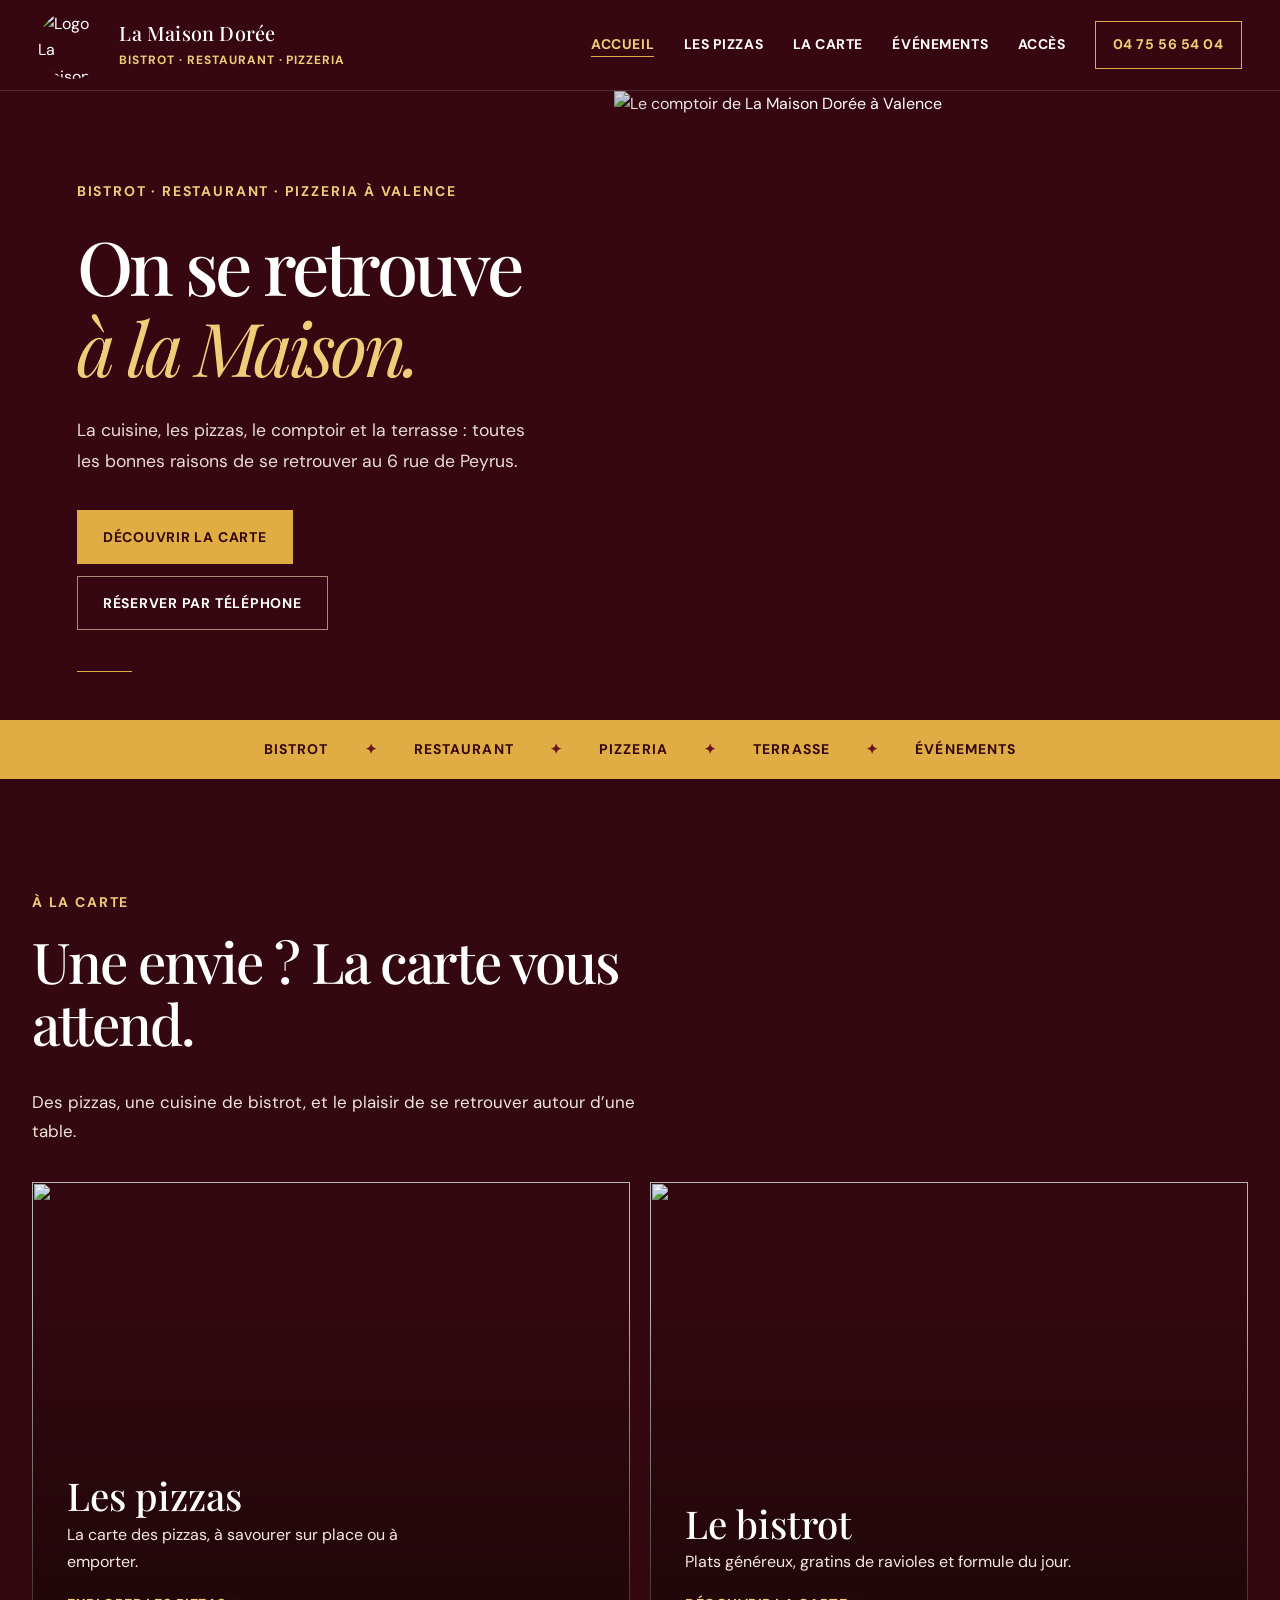
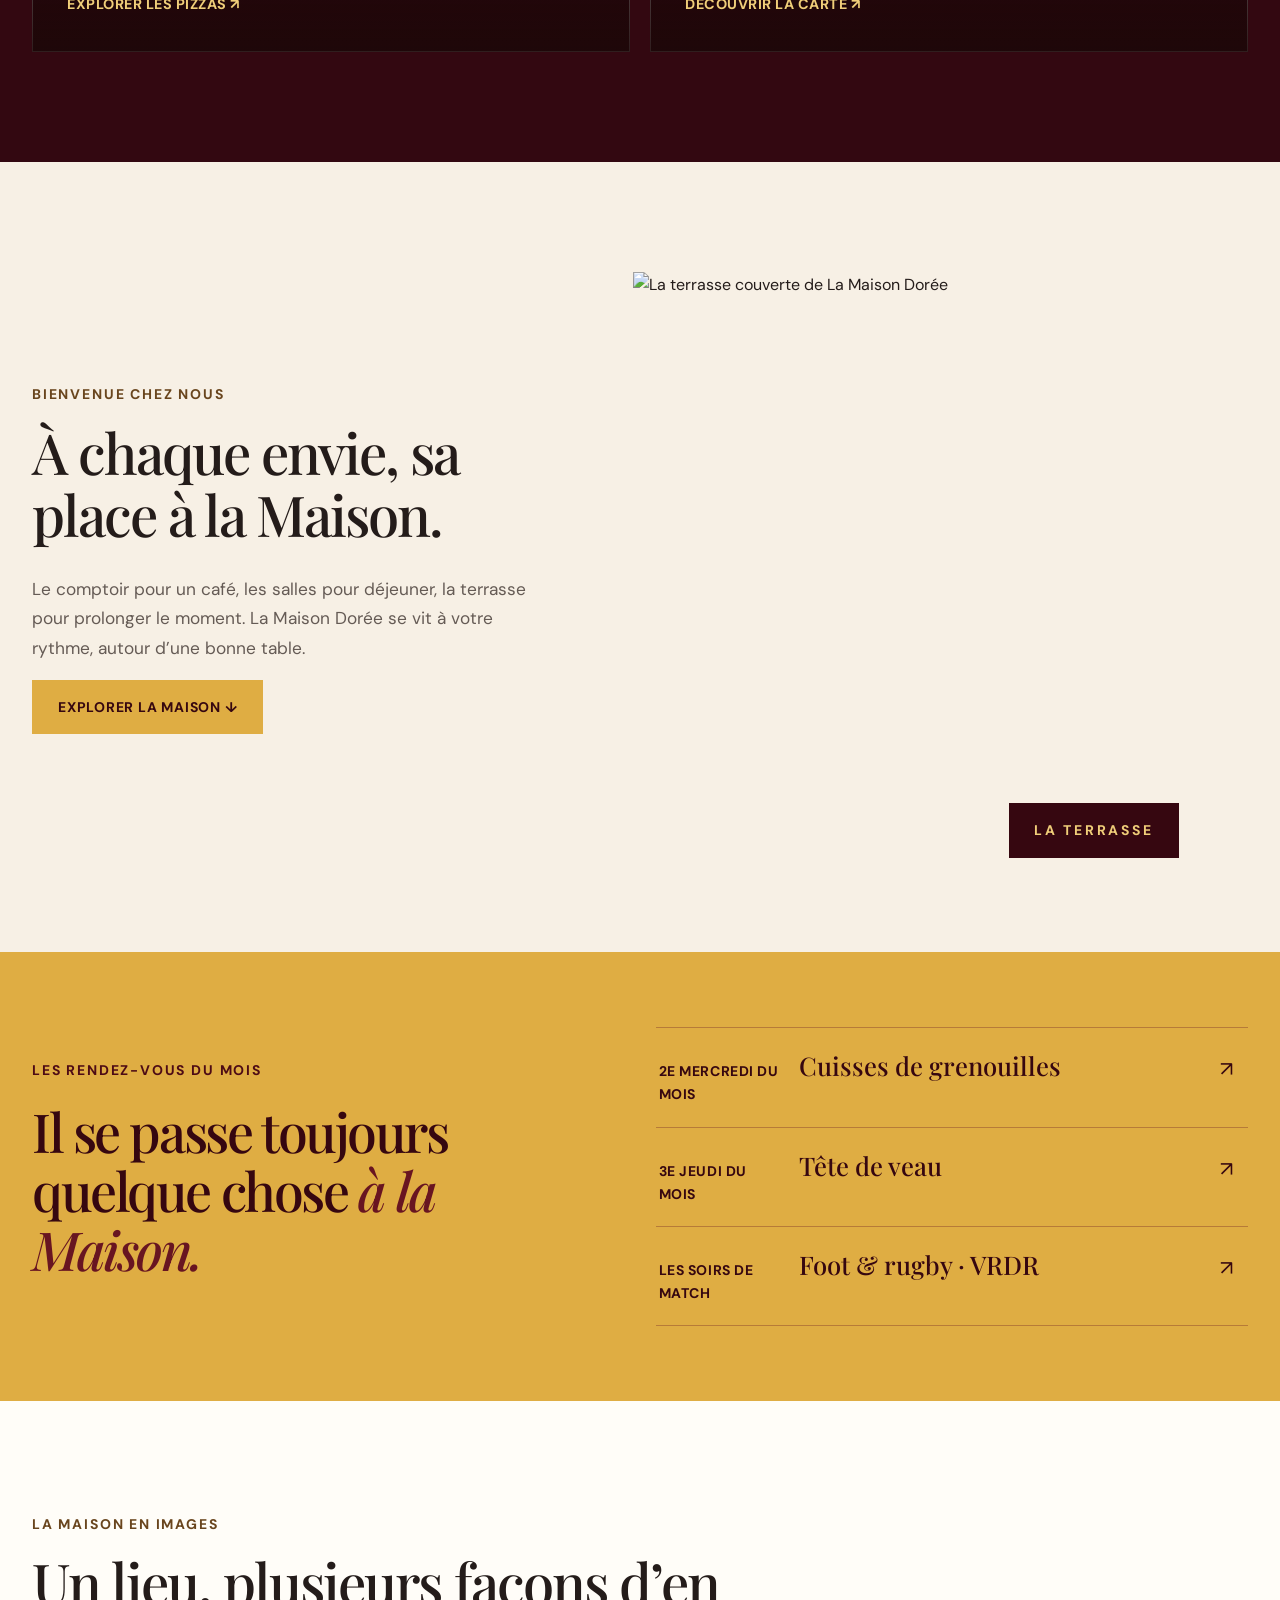
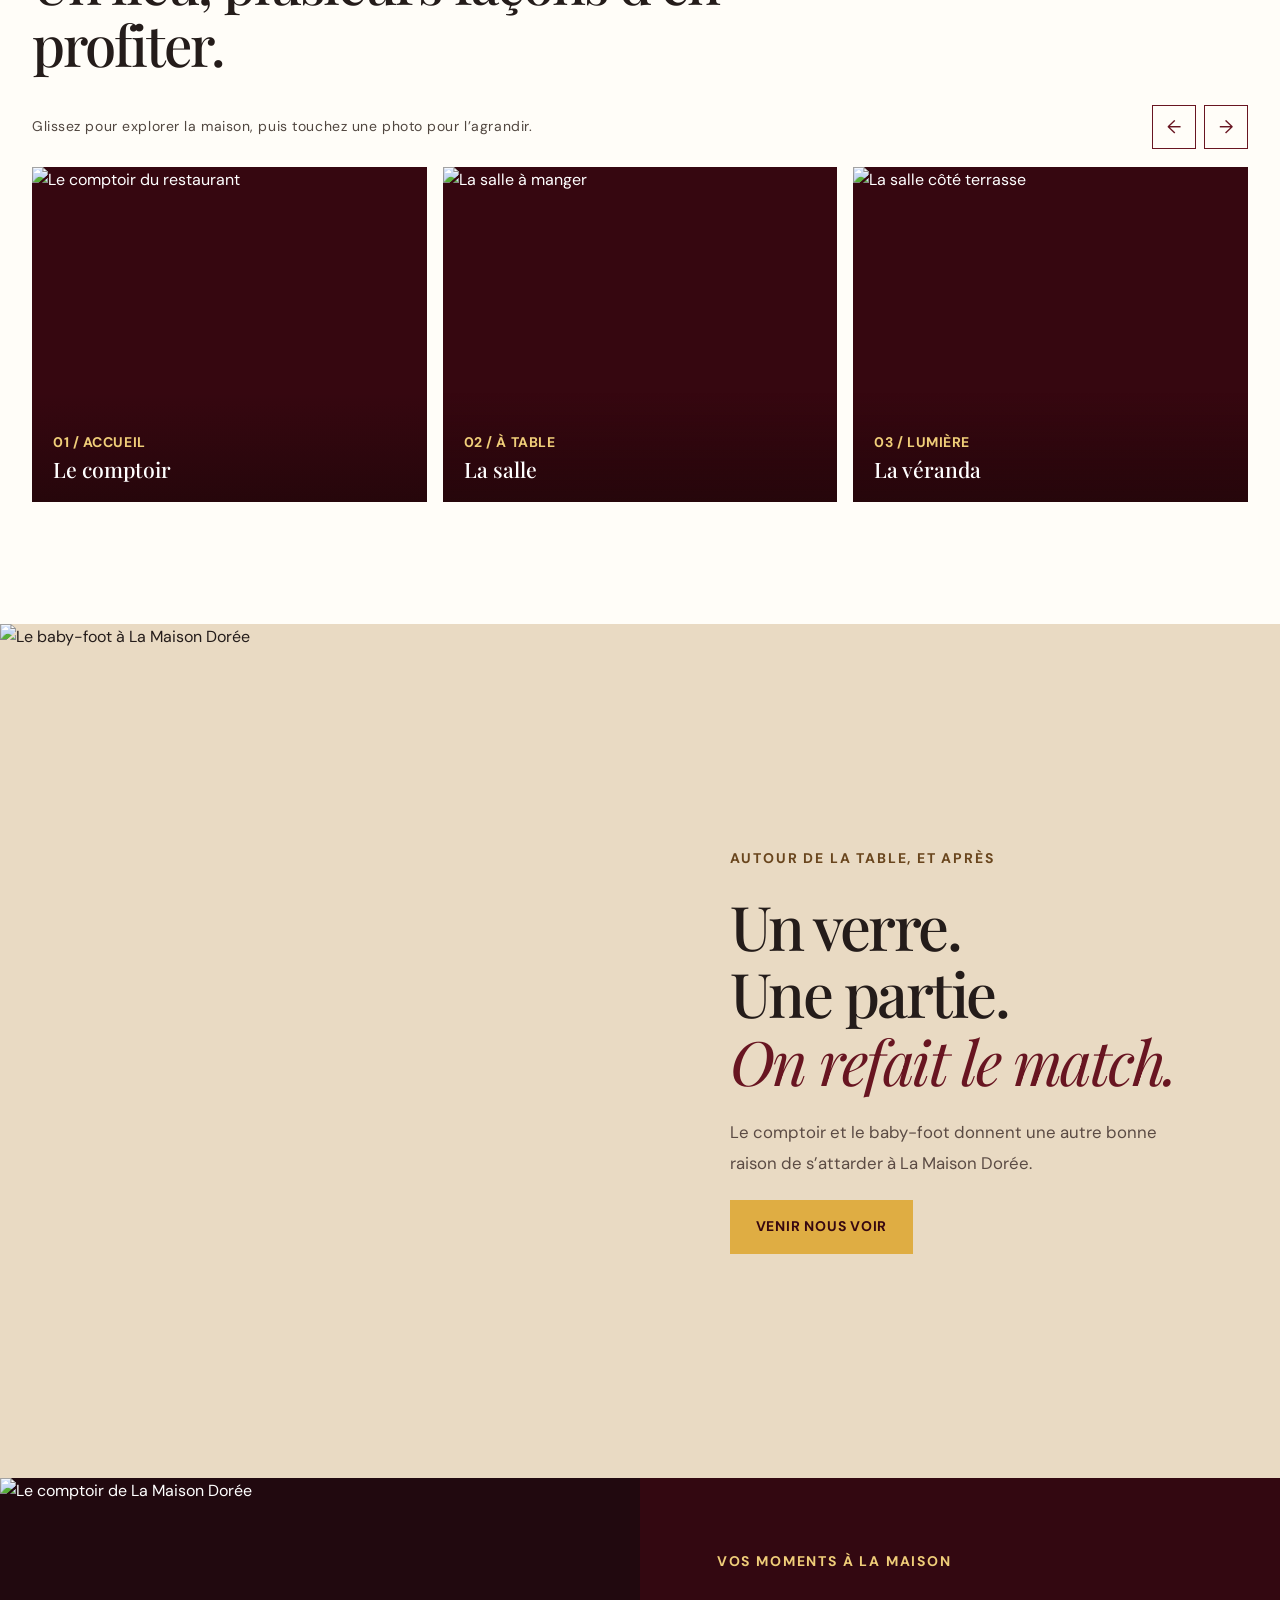
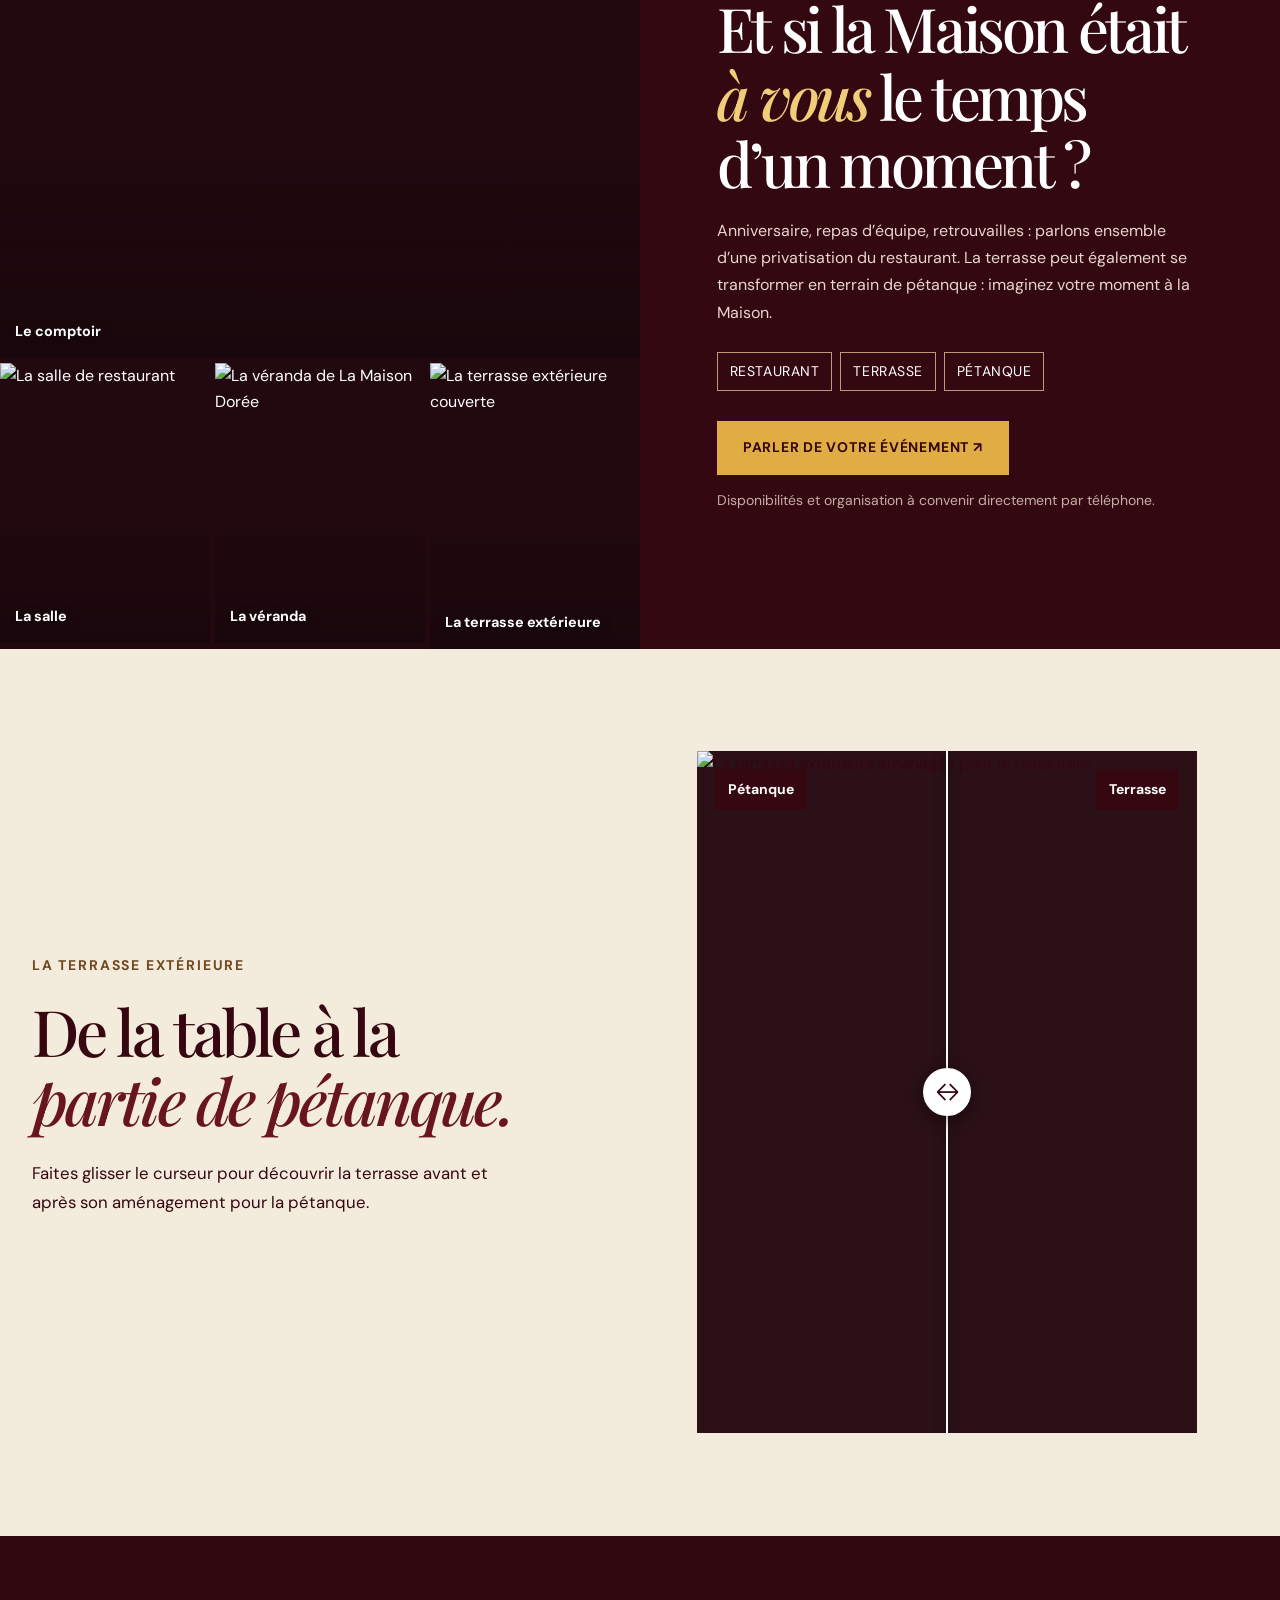
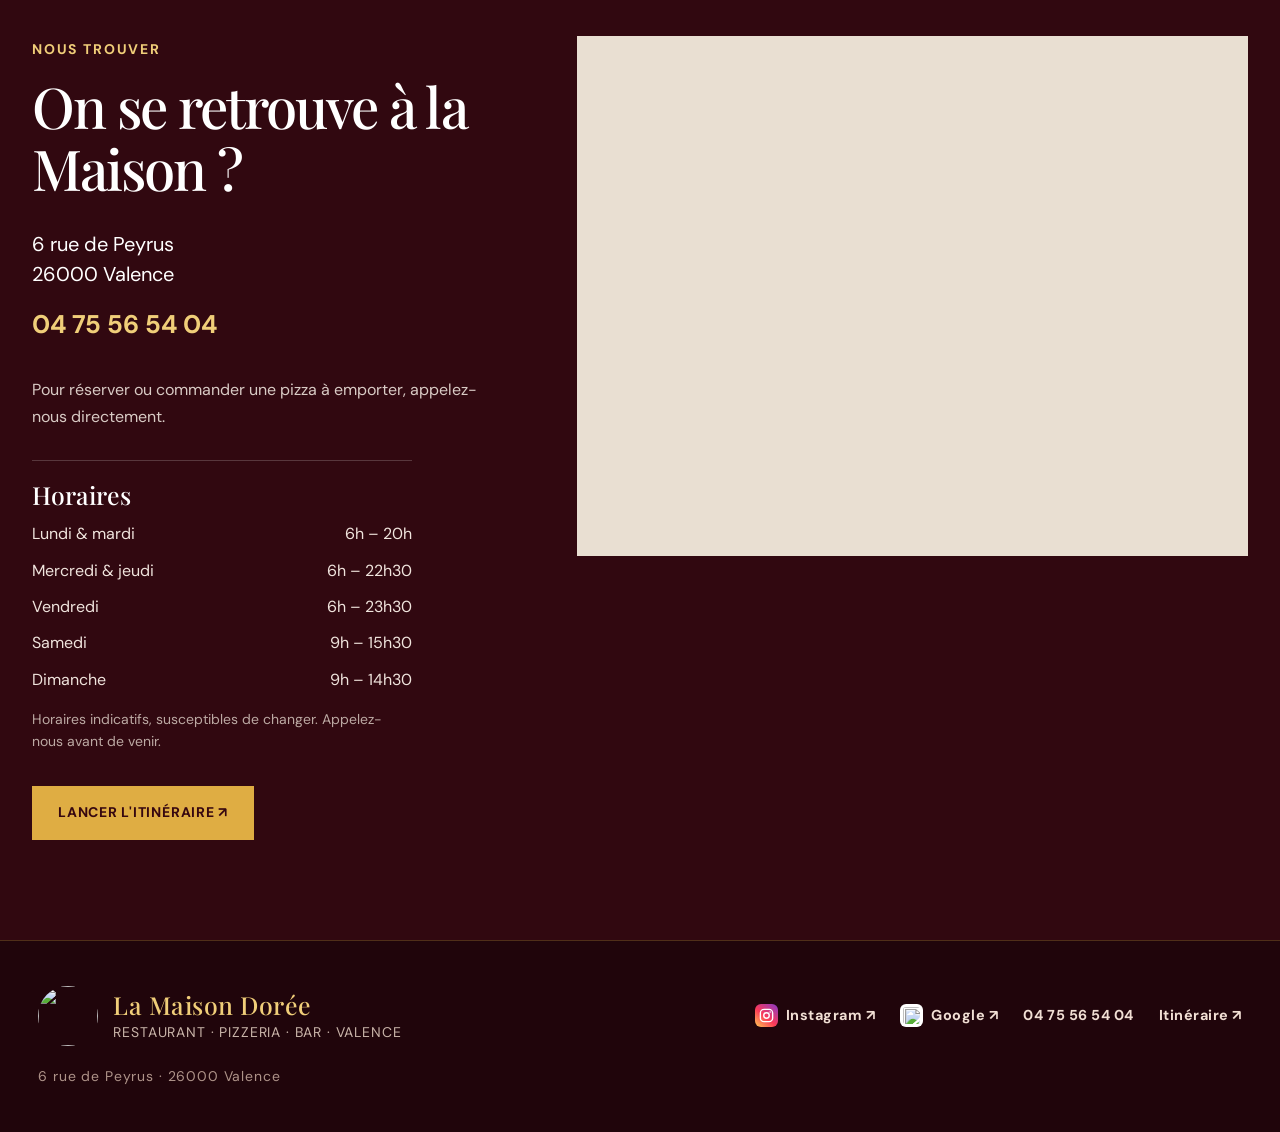
==== commit dd735461: "Lien pied de page vers la fiche Google (et non plus les avis) Co-Authored-By: Claude Opus 5.5 <norep" ====
--- a/index.html
+++ b/index.html
@@ -1 +1 @@
-<!doctype html><html lang="fr"><head><meta charset="utf-8"><meta name="viewport" content="width=device-width,initial-scale=1"><title>La Maison Dorée | Bistrot, restaurant & pizzeria à Valence</title><meta name="description" content="La Maison Dorée à Valence : bistrot, restaurant, pizzas sur place et à emporter. Découvrez la carte, la terrasse et venez au 6 rue de Peyrus."><link rel="icon" href="assets/logo.jpg?v=13"><link rel="stylesheet" href="style.css?v=20"></head><body><header class="site-header"><a class="logo-link" href="index.html" aria-label="La Maison Dorée, accueil"><img src="assets/logo.jpg?v=13" alt="Logo La Maison Dorée" decoding="async" width="911" height="951"><span class="brand-text">La Maison Dorée<small>Bistrot · Restaurant · Pizzeria</small></span></a><button class="menu-toggle" type="button" aria-label="Ouvrir le menu" aria-controls="main-nav" aria-expanded="false"><span></span><span></span><span></span></button><nav class="nav" id="main-nav" aria-label="Navigation principale"><a href="index.html" aria-current="page">Accueil</a><a href="pizzas.html">Les pizzas</a><a href="carte.html">La carte</a><a href="evenements.html">Événements</a><a href="index.html#contact">Accès</a><a class="call" href="tel:+33475565404">04 75 56 54 04</a></nav></header><main><section class="hero"><div class="hero-copy"><span class="kicker">Bistrot · Restaurant · Pizzeria à Valence</span><h1>On se retrouve <em>à la Maison.</em></h1><p>La cuisine, les pizzas, le comptoir et la terrasse : toutes les bonnes raisons de se retrouver au 6 rue de Peyrus.</p><div class="actions"><a class="btn" href="carte.html">Découvrir la carte</a><a class="btn ghost" href="tel:+33475565404">Réserver par téléphone</a></div></div><div class="hero-image"><img src="assets/comptoir.jpg?v=13" alt="Le comptoir de La Maison Dorée à Valence" fetchpriority="high" decoding="async" width="1448" height="1086"></div></section><div class="ribbon"><span>Bistrot</span><span>Restaurant</span><span>Pizzeria</span><span>Terrasse</span><span>Événements</span></div><section class="section menu-teaser"><div class="container"><span class="micro">À la carte</span><h2>Une envie ? La carte vous attend.</h2><p class="menu-lead">Des pizzas, une cuisine de bistrot, et le plaisir de se retrouver autour d’une table.</p><div class="menu-cards"><a class="menu-card" href="pizzas.html"><img src="assets/preparation.jpg?v=13" alt="" loading="lazy" decoding="async" width="1086" height="1448"><div><h3>Les pizzas</h3><p>La carte des pizzas, à savourer sur place ou à emporter.</p><strong>Explorer les pizzas ↗</strong></div></a><a class="menu-card" href="carte.html"><img src="assets/plat-entrecote.jpg?v=13" alt="" loading="lazy" decoding="async" width="1448" height="1086"><div><h3>Le bistrot</h3><p>Plats généreux, gratins de ravioles et formule du jour.</p><strong>Découvrir la carte ↗</strong></div></a></div></div></section><section class="section"><div class="container split"><div><span class="micro">Bienvenue chez nous</span><h2>À chaque envie, sa place à la Maison.</h2><p>Le comptoir pour un café, les salles pour déjeuner, la terrasse pour prolonger le moment. La Maison Dorée se vit à votre rythme, autour d’une bonne table.</p><a class="btn" href="#galerie">Explorer la Maison ↓</a></div><div class="photo-frame"><img class="picture terrace" src="assets/terrasse.jpg?v=13" alt="La terrasse couverte de La Maison Dorée" loading="lazy" decoding="async" width="1074" height="1465"></div></div></section><section class="happenings" aria-label="Les rendez-vous de la Maison"><div class="container happenings-inner"><div><span class="micro">Les rendez-vous du mois</span><h2>Il se passe toujours quelque chose <em>à la Maison.</em></h2></div><div class="happening-links"><a href="evenements.html#grenouilles"><span>2e mercredi du mois</span><strong>Cuisses de grenouilles</strong><b>↗</b></a><a href="evenements.html#tete-de-veau"><span>3e jeudi du mois</span><strong>Tête de veau</strong><b>↗</b></a><a href="evenements.html#matchs"><span>Les soirs de match</span><strong>Foot & rugby · VRDR</strong><b>↗</b></a></div></div></section><section class="section gallery-section" id="galerie"><div class="container"><span class="micro">La maison en images</span><h2>Un lieu, plusieurs façons d’en profiter.</h2><div class="gallery-top"><p>Glissez pour explorer la maison, puis touchez une photo pour l’agrandir.</p><div class="gallery-controls"><button type="button" class="gallery-prev" aria-label="Photos précédentes">←</button><button type="button" class="gallery-next" aria-label="Photos suivantes">→</button></div></div><div class="gallery-grid" aria-label="Photos de La Maison Dorée"><button type="button" data-full="assets/comptoir.jpg?v=13" data-caption="Le comptoir"><img src="assets/comptoir.jpg?v=13" alt="Le comptoir du restaurant" loading="lazy" decoding="async" width="1448" height="1086"><span><small>01 / Accueil</small>Le comptoir</span></button><button type="button" data-full="assets/salle.jpg?v=13" data-caption="La salle"><img src="assets/salle.jpg?v=13" alt="La salle à manger" loading="lazy" decoding="async" width="1086" height="1448"><span><small>02 / À table</small>La salle</span></button><button type="button" data-full="assets/verriere.jpg?v=13" data-caption="La véranda"><img src="assets/verriere.jpg?v=13" alt="La salle côté terrasse" loading="lazy" decoding="async" width="1086" height="1448"><span><small>03 / Lumière</small>La véranda</span></button><button type="button" data-full="assets/jeux.jpg?v=13" data-caption="Le coin baby-foot"><img src="assets/jeux.jpg?v=13" alt="Le baby-foot près du bar" loading="lazy" decoding="async" width="1086" height="1448"><span><small>04 / Détente</small>Le coin baby-foot</span></button><button type="button" data-full="assets/terrasse.jpg?v=13" data-caption="La terrasse"><img src="assets/terrasse.jpg?v=13" alt="La terrasse couverte" loading="lazy" decoding="async" width="1074" height="1465"><span><small>05 / Dehors</small>La terrasse</span></button><button type="button" data-full="assets/preparation.jpg?v=13" data-caption="La préparation des pizzas"><img src="assets/preparation.jpg?v=13" alt="Pizzas en préparation" loading="lazy" decoding="async" width="1086" height="1448"><span><small>06 / En cuisine</small>La préparation</span></button><button type="button" data-full="assets/four.jpg?v=13" data-caption="Les pizzas au four"><img src="assets/four.jpg?v=13" alt="Pizzas au four" loading="lazy" decoding="async" width="1086" height="1448"><span><small>07 / En cuisine</small>Le four</span></button><button type="button" data-full="assets/bar.jpg?v=13" data-caption="Un moment au bar"><img src="assets/bar.jpg?v=13" alt="Clients autour du bar" loading="lazy" decoding="async" width="1457" height="1079"><span><small>08 / Ensemble</small>Un moment au bar</span></button><button type="button" data-full="assets/facade.jpg?v=13" data-caption="La façade"><img src="assets/facade.jpg?v=13" alt="La façade du restaurant" loading="lazy" decoding="async" width="1437" height="1095"><span><small>09 / Valence</small>La maison</span></button></div></div></section><dialog class="gallery-dialog" aria-label="Photo agrandie"><button type="button" aria-label="Fermer la photo">Fermer ×</button><img alt=""><p></p></dialog><section class="play-section"><div class="play-photo"><img src="assets/jeux.jpg?v=13" alt="Le baby-foot à La Maison Dorée" loading="lazy" decoding="async" width="1086" height="1448"></div><div class="play-copy"><span class="micro">Autour de la table, et après</span><h2>Un verre.<br>Une partie.<br><em>On refait le match.</em></h2><p>Le comptoir et le baby-foot donnent une autre bonne raison de s’attarder à La Maison Dorée.</p><a href="#contact" class="btn">Venir nous voir</a></div></section><section class="private-section" id="privatisation"><div class="private-image venue-mosaic" aria-label="Les espaces de La Maison Dorée"><figure class="venue-tile venue-tile-main"><img src="assets/comptoir.jpg?v=13" alt="Le comptoir de La Maison Dorée" loading="lazy" decoding="async" width="1448" height="1086"><figcaption>Le comptoir</figcaption></figure><figure class="venue-tile"><img src="assets/salle.jpg?v=13" alt="La salle de restaurant" loading="lazy" decoding="async" width="1086" height="1448"><figcaption>La salle</figcaption></figure><figure class="venue-tile"><img src="assets/verriere.jpg?v=13" alt="La véranda de La Maison Dorée" loading="lazy" decoding="async" width="1086" height="1448"><figcaption>La véranda</figcaption></figure><figure class="venue-tile"><img src="assets/terrasse.jpg?v=13" alt="La terrasse extérieure couverte" loading="lazy" decoding="async" width="1074" height="1465"><figcaption>La terrasse extérieure</figcaption></figure></div><div class="private-content"><span class="micro">Vos moments à la Maison</span><h2>Et si la Maison était <em>à vous</em> le temps d’un moment ?</h2><p>Anniversaire, repas d’équipe, retrouvailles : parlons ensemble d’une privatisation du restaurant. La terrasse peut également se transformer en terrain de pétanque : imaginez votre moment à la Maison.</p><div class="private-tags"><span>Restaurant</span><span>Terrasse</span><span>Pétanque</span></div><a class="btn" href="tel:+33475565404">Parler de votre événement ↗</a><p class="private-note">Disponibilités et organisation à convenir directement par téléphone.</p></div></section><section class="petanque-feature" aria-labelledby="petanque-title"><div class="container petanque-feature-inner"><div class="petanque-feature-copy"><span class="micro">La terrasse extérieure</span><h2 id="petanque-title">De la table à la <em>partie de pétanque.</em></h2><p>Faites glisser le curseur pour découvrir la terrasse avant et après son aménagement pour la pétanque.</p></div><div class="petanque-compare" style="--split:50%"><img class="petanque-before" src="assets/terrasse.jpg?v=17" alt="La terrasse extérieure aménagée pour le restaurant" loading="lazy" decoding="async" width="1074" height="1465"><img class="petanque-after" src="assets/petanque.jpg?v=17" alt="La terrasse extérieure aménagée pour la pétanque" loading="lazy" decoding="async" width="1073" height="1465"><span class="petanque-label petanque-label-before">Terrasse</span><span class="petanque-label petanque-label-after">Pétanque</span><span class="petanque-divider" aria-hidden="true"><span>↔</span></span><label class="sr-only" for="petanque-range">Comparer la terrasse actuelle et la mise en situation pétanque</label><input id="petanque-range" type="range" min="0" max="100" value="50" aria-valuetext="Moitié terrasse, moitié pétanque"></div></div></section><section class="visit" id="contact"><div class="container visit-grid"><div><span class="kicker">Nous trouver</span><h2>On se retrouve à la Maison ?</h2><address>6 rue de Peyrus<br>26000 Valence</address><a class="phone" href="tel:+33475565404">04 75 56 54 04</a><p>Pour réserver ou commander une pizza à emporter, appelez-nous directement.</p><div class="hours"><h3>Horaires</h3><dl><dt>Lundi & mardi</dt><dd>6h – 20h</dd><dt>Mercredi & jeudi</dt><dd>6h – 22h30</dd><dt>Vendredi</dt><dd>6h – 23h30</dd><dt>Samedi</dt><dd>9h – 15h30</dd><dt>Dimanche</dt><dd>9h – 14h30</dd></dl><p class="hours-note">Horaires indicatifs, susceptibles de changer. Appelez-nous avant de venir.</p></div><a class="btn" target="_blank" rel="noopener noreferrer" href="https://www.google.com/maps/dir/?api=1&destination=La+Maison+Dor%C3%A9e%2C+6+Rue+de+Peyrus%2C+26000+Valence">Lancer l'itinéraire ↗</a></div><iframe class="map" title="Plan d'accès à La Maison Dorée, 6 rue de Peyrus à Valence" loading="lazy" referrerpolicy="no-referrer-when-downgrade" src="https://www.google.com/maps?q=La%20Maison%20Dor%C3%A9e%2C%206%20Rue%20de%20Peyrus%2C%2026000%20Valence&output=embed"></iframe></div></section></main><footer class="footer"><div class="footer-brand"><img src="assets/logo.jpg?v=13" alt="" decoding="async" width="911" height="951"><div><strong>La Maison Dorée</strong><span>Restaurant · Pizzeria · Bar · Valence</span></div></div><div class="footer-links"><a href="https://www.instagram.com/lamaisondoree_26/" target="_blank" rel="noopener noreferrer" aria-label="Instagram de La Maison Dorée, ouvre un nouvel onglet"><svg class="ig-icon" viewBox="0 0 24 24" aria-hidden="true" focusable="false"><rect x="2.2" y="2.2" width="19.6" height="19.6" rx="5.7" fill="none" stroke="currentColor" stroke-width="2.2"/><circle cx="12" cy="12" r="4.4" fill="none" stroke="currentColor" stroke-width="2.2"/><circle cx="17.8" cy="6.3" r="1.25" fill="currentColor"/></svg><span>Instagram ↗</span></a><a href="https://www.google.com/search?q=La+Maison+Dor%C3%A9e+-+Valence+Avis&amp;hl=fr" target="_blank" rel="noopener noreferrer" aria-label="Fiche Google et avis de La Maison Dorée, ouvre un nouvel onglet"><img class="g-icon" src="https://www.gstatic.com/images/branding/product/2x/googleg_48dp.png" onerror="this.onerror=null;this.src='https://www.google.com/favicon.ico'" alt="" width="23" height="23" decoding="async"><span>Avis Google ↗</span></a><a href="tel:+33475565404">04 75 56 54 04</a><a href="https://www.google.com/maps/dir/?api=1&destination=La+Maison+Dor%C3%A9e%2C+6+Rue+de+Peyrus%2C+26000+Valence" target="_blank" rel="noopener noreferrer">Itinéraire ↗</a></div><small>6 rue de Peyrus · 26000 Valence</small></footer><div class="mobile-actions"><a href="https://www.instagram.com/lamaisondoree_26/" target="_blank" rel="noopener noreferrer"><svg class="ig-icon" viewBox="0 0 24 24" aria-hidden="true" focusable="false"><rect x="2.2" y="2.2" width="19.6" height="19.6" rx="5.7" fill="none" stroke="currentColor" stroke-width="2.2"/><circle cx="12" cy="12" r="4.4" fill="none" stroke="currentColor" stroke-width="2.2"/><circle cx="17.8" cy="6.3" r="1.25" fill="currentColor"/></svg><span>Instagram</span></a><a href="tel:+33475565404">Appeler</a><a href="https://www.google.com/maps/dir/?api=1&destination=La+Maison+Dor%C3%A9e%2C+6+Rue+de+Peyrus%2C+26000+Valence" target="_blank" rel="noopener noreferrer">Itinéraire</a></div><dialog id="contact-dialog" class="contact-dialog" aria-labelledby="contact-title"><div class="contact-panel"><button class="contact-close" type="button" aria-label="Fermer">×</button><span class="micro">Réservation · Commande · Événement</span><h2 id="contact-title">On se parle ?</h2><p>Appelez la Maison Dorée pour réserver une table, commander ou organiser votre événement.</p><input id="contact-number" type="text" value="04 75 56 54 04" readonly aria-label="Numéro de téléphone de La Maison Dorée"><button class="btn contact-copy" type="button">Copier le numéro</button><a class="btn contact-dial" href="tel:+33475565404" data-direct-call>Appeler maintenant</a><p class="contact-feedback" aria-live="polite"></p></div></dialog><script src="site.js?v=19" defer></script></body></html>
+<!doctype html><html lang="fr"><head><meta charset="utf-8"><meta name="viewport" content="width=device-width,initial-scale=1"><title>La Maison Dorée | Bistrot, restaurant & pizzeria à Valence</title><meta name="description" content="La Maison Dorée à Valence : bistrot, restaurant, pizzas sur place et à emporter. Découvrez la carte, la terrasse et venez au 6 rue de Peyrus."><link rel="icon" href="assets/logo.jpg?v=13"><link rel="stylesheet" href="style.css?v=20"></head><body><header class="site-header"><a class="logo-link" href="index.html" aria-label="La Maison Dorée, accueil"><img src="assets/logo.jpg?v=13" alt="Logo La Maison Dorée" decoding="async" width="911" height="951"><span class="brand-text">La Maison Dorée<small>Bistrot · Restaurant · Pizzeria</small></span></a><button class="menu-toggle" type="button" aria-label="Ouvrir le menu" aria-controls="main-nav" aria-expanded="false"><span></span><span></span><span></span></button><nav class="nav" id="main-nav" aria-label="Navigation principale"><a href="index.html" aria-current="page">Accueil</a><a href="pizzas.html">Les pizzas</a><a href="carte.html">La carte</a><a href="evenements.html">Événements</a><a href="index.html#contact">Accès</a><a class="call" href="tel:+33475565404">04 75 56 54 04</a></nav></header><main><section class="hero"><div class="hero-copy"><span class="kicker">Bistrot · Restaurant · Pizzeria à Valence</span><h1>On se retrouve <em>à la Maison.</em></h1><p>La cuisine, les pizzas, le comptoir et la terrasse : toutes les bonnes raisons de se retrouver au 6 rue de Peyrus.</p><div class="actions"><a class="btn" href="carte.html">Découvrir la carte</a><a class="btn ghost" href="tel:+33475565404">Réserver par téléphone</a></div></div><div class="hero-image"><img src="assets/comptoir.jpg?v=13" alt="Le comptoir de La Maison Dorée à Valence" fetchpriority="high" decoding="async" width="1448" height="1086"></div></section><div class="ribbon"><span>Bistrot</span><span>Restaurant</span><span>Pizzeria</span><span>Terrasse</span><span>Événements</span></div><section class="section menu-teaser"><div class="container"><span class="micro">À la carte</span><h2>Une envie ? La carte vous attend.</h2><p class="menu-lead">Des pizzas, une cuisine de bistrot, et le plaisir de se retrouver autour d’une table.</p><div class="menu-cards"><a class="menu-card" href="pizzas.html"><img src="assets/preparation.jpg?v=13" alt="" loading="lazy" decoding="async" width="1086" height="1448"><div><h3>Les pizzas</h3><p>La carte des pizzas, à savourer sur place ou à emporter.</p><strong>Explorer les pizzas ↗</strong></div></a><a class="menu-card" href="carte.html"><img src="assets/plat-entrecote.jpg?v=13" alt="" loading="lazy" decoding="async" width="1448" height="1086"><div><h3>Le bistrot</h3><p>Plats généreux, gratins de ravioles et formule du jour.</p><strong>Découvrir la carte ↗</strong></div></a></div></div></section><section class="section"><div class="container split"><div><span class="micro">Bienvenue chez nous</span><h2>À chaque envie, sa place à la Maison.</h2><p>Le comptoir pour un café, les salles pour déjeuner, la terrasse pour prolonger le moment. La Maison Dorée se vit à votre rythme, autour d’une bonne table.</p><a class="btn" href="#galerie">Explorer la Maison ↓</a></div><div class="photo-frame"><img class="picture terrace" src="assets/terrasse.jpg?v=13" alt="La terrasse couverte de La Maison Dorée" loading="lazy" decoding="async" width="1074" height="1465"></div></div></section><section class="happenings" aria-label="Les rendez-vous de la Maison"><div class="container happenings-inner"><div><span class="micro">Les rendez-vous du mois</span><h2>Il se passe toujours quelque chose <em>à la Maison.</em></h2></div><div class="happening-links"><a href="evenements.html#grenouilles"><span>2e mercredi du mois</span><strong>Cuisses de grenouilles</strong><b>↗</b></a><a href="evenements.html#tete-de-veau"><span>3e jeudi du mois</span><strong>Tête de veau</strong><b>↗</b></a><a href="evenements.html#matchs"><span>Les soirs de match</span><strong>Foot & rugby · VRDR</strong><b>↗</b></a></div></div></section><section class="section gallery-section" id="galerie"><div class="container"><span class="micro">La maison en images</span><h2>Un lieu, plusieurs façons d’en profiter.</h2><div class="gallery-top"><p>Glissez pour explorer la maison, puis touchez une photo pour l’agrandir.</p><div class="gallery-controls"><button type="button" class="gallery-prev" aria-label="Photos précédentes">←</button><button type="button" class="gallery-next" aria-label="Photos suivantes">→</button></div></div><div class="gallery-grid" aria-label="Photos de La Maison Dorée"><button type="button" data-full="assets/comptoir.jpg?v=13" data-caption="Le comptoir"><img src="assets/comptoir.jpg?v=13" alt="Le comptoir du restaurant" loading="lazy" decoding="async" width="1448" height="1086"><span><small>01 / Accueil</small>Le comptoir</span></button><button type="button" data-full="assets/salle.jpg?v=13" data-caption="La salle"><img src="assets/salle.jpg?v=13" alt="La salle à manger" loading="lazy" decoding="async" width="1086" height="1448"><span><small>02 / À table</small>La salle</span></button><button type="button" data-full="assets/verriere.jpg?v=13" data-caption="La véranda"><img src="assets/verriere.jpg?v=13" alt="La salle côté terrasse" loading="lazy" decoding="async" width="1086" height="1448"><span><small>03 / Lumière</small>La véranda</span></button><button type="button" data-full="assets/jeux.jpg?v=13" data-caption="Le coin baby-foot"><img src="assets/jeux.jpg?v=13" alt="Le baby-foot près du bar" loading="lazy" decoding="async" width="1086" height="1448"><span><small>04 / Détente</small>Le coin baby-foot</span></button><button type="button" data-full="assets/terrasse.jpg?v=13" data-caption="La terrasse"><img src="assets/terrasse.jpg?v=13" alt="La terrasse couverte" loading="lazy" decoding="async" width="1074" height="1465"><span><small>05 / Dehors</small>La terrasse</span></button><button type="button" data-full="assets/preparation.jpg?v=13" data-caption="La préparation des pizzas"><img src="assets/preparation.jpg?v=13" alt="Pizzas en préparation" loading="lazy" decoding="async" width="1086" height="1448"><span><small>06 / En cuisine</small>La préparation</span></button><button type="button" data-full="assets/four.jpg?v=13" data-caption="Les pizzas au four"><img src="assets/four.jpg?v=13" alt="Pizzas au four" loading="lazy" decoding="async" width="1086" height="1448"><span><small>07 / En cuisine</small>Le four</span></button><button type="button" data-full="assets/bar.jpg?v=13" data-caption="Un moment au bar"><img src="assets/bar.jpg?v=13" alt="Clients autour du bar" loading="lazy" decoding="async" width="1457" height="1079"><span><small>08 / Ensemble</small>Un moment au bar</span></button><button type="button" data-full="assets/facade.jpg?v=13" data-caption="La façade"><img src="assets/facade.jpg?v=13" alt="La façade du restaurant" loading="lazy" decoding="async" width="1437" height="1095"><span><small>09 / Valence</small>La maison</span></button></div></div></section><dialog class="gallery-dialog" aria-label="Photo agrandie"><button type="button" aria-label="Fermer la photo">Fermer ×</button><img alt=""><p></p></dialog><section class="play-section"><div class="play-photo"><img src="assets/jeux.jpg?v=13" alt="Le baby-foot à La Maison Dorée" loading="lazy" decoding="async" width="1086" height="1448"></div><div class="play-copy"><span class="micro">Autour de la table, et après</span><h2>Un verre.<br>Une partie.<br><em>On refait le match.</em></h2><p>Le comptoir et le baby-foot donnent une autre bonne raison de s’attarder à La Maison Dorée.</p><a href="#contact" class="btn">Venir nous voir</a></div></section><section class="private-section" id="privatisation"><div class="private-image venue-mosaic" aria-label="Les espaces de La Maison Dorée"><figure class="venue-tile venue-tile-main"><img src="assets/comptoir.jpg?v=13" alt="Le comptoir de La Maison Dorée" loading="lazy" decoding="async" width="1448" height="1086"><figcaption>Le comptoir</figcaption></figure><figure class="venue-tile"><img src="assets/salle.jpg?v=13" alt="La salle de restaurant" loading="lazy" decoding="async" width="1086" height="1448"><figcaption>La salle</figcaption></figure><figure class="venue-tile"><img src="assets/verriere.jpg?v=13" alt="La véranda de La Maison Dorée" loading="lazy" decoding="async" width="1086" height="1448"><figcaption>La véranda</figcaption></figure><figure class="venue-tile"><img src="assets/terrasse.jpg?v=13" alt="La terrasse extérieure couverte" loading="lazy" decoding="async" width="1074" height="1465"><figcaption>La terrasse extérieure</figcaption></figure></div><div class="private-content"><span class="micro">Vos moments à la Maison</span><h2>Et si la Maison était <em>à vous</em> le temps d’un moment ?</h2><p>Anniversaire, repas d’équipe, retrouvailles : parlons ensemble d’une privatisation du restaurant. La terrasse peut également se transformer en terrain de pétanque : imaginez votre moment à la Maison.</p><div class="private-tags"><span>Restaurant</span><span>Terrasse</span><span>Pétanque</span></div><a class="btn" href="tel:+33475565404">Parler de votre événement ↗</a><p class="private-note">Disponibilités et organisation à convenir directement par téléphone.</p></div></section><section class="petanque-feature" aria-labelledby="petanque-title"><div class="container petanque-feature-inner"><div class="petanque-feature-copy"><span class="micro">La terrasse extérieure</span><h2 id="petanque-title">De la table à la <em>partie de pétanque.</em></h2><p>Faites glisser le curseur pour découvrir la terrasse avant et après son aménagement pour la pétanque.</p></div><div class="petanque-compare" style="--split:50%"><img class="petanque-before" src="assets/terrasse.jpg?v=17" alt="La terrasse extérieure aménagée pour le restaurant" loading="lazy" decoding="async" width="1074" height="1465"><img class="petanque-after" src="assets/petanque.jpg?v=17" alt="La terrasse extérieure aménagée pour la pétanque" loading="lazy" decoding="async" width="1073" height="1465"><span class="petanque-label petanque-label-before">Terrasse</span><span class="petanque-label petanque-label-after">Pétanque</span><span class="petanque-divider" aria-hidden="true"><span>↔</span></span><label class="sr-only" for="petanque-range">Comparer la terrasse actuelle et la mise en situation pétanque</label><input id="petanque-range" type="range" min="0" max="100" value="50" aria-valuetext="Moitié terrasse, moitié pétanque"></div></div></section><section class="visit" id="contact"><div class="container visit-grid"><div><span class="kicker">Nous trouver</span><h2>On se retrouve à la Maison ?</h2><address>6 rue de Peyrus<br>26000 Valence</address><a class="phone" href="tel:+33475565404">04 75 56 54 04</a><p>Pour réserver ou commander une pizza à emporter, appelez-nous directement.</p><div class="hours"><h3>Horaires</h3><dl><dt>Lundi & mardi</dt><dd>6h – 20h</dd><dt>Mercredi & jeudi</dt><dd>6h – 22h30</dd><dt>Vendredi</dt><dd>6h – 23h30</dd><dt>Samedi</dt><dd>9h – 15h30</dd><dt>Dimanche</dt><dd>9h – 14h30</dd></dl><p class="hours-note">Horaires indicatifs, susceptibles de changer. Appelez-nous avant de venir.</p></div><a class="btn" target="_blank" rel="noopener noreferrer" href="https://www.google.com/maps/dir/?api=1&destination=La+Maison+Dor%C3%A9e%2C+6+Rue+de+Peyrus%2C+26000+Valence">Lancer l'itinéraire ↗</a></div><iframe class="map" title="Plan d'accès à La Maison Dorée, 6 rue de Peyrus à Valence" loading="lazy" referrerpolicy="no-referrer-when-downgrade" src="https://www.google.com/maps?q=La%20Maison%20Dor%C3%A9e%2C%206%20Rue%20de%20Peyrus%2C%2026000%20Valence&output=embed"></iframe></div></section></main><footer class="footer"><div class="footer-brand"><img src="assets/logo.jpg?v=13" alt="" decoding="async" width="911" height="951"><div><strong>La Maison Dorée</strong><span>Restaurant · Pizzeria · Bar · Valence</span></div></div><div class="footer-links"><a href="https://www.instagram.com/lamaisondoree_26/" target="_blank" rel="noopener noreferrer" aria-label="Instagram de La Maison Dorée, ouvre un nouvel onglet"><svg class="ig-icon" viewBox="0 0 24 24" aria-hidden="true" focusable="false"><rect x="2.2" y="2.2" width="19.6" height="19.6" rx="5.7" fill="none" stroke="currentColor" stroke-width="2.2"/><circle cx="12" cy="12" r="4.4" fill="none" stroke="currentColor" stroke-width="2.2"/><circle cx="17.8" cy="6.3" r="1.25" fill="currentColor"/></svg><span>Instagram ↗</span></a><a href="/google" target="_blank" rel="noopener noreferrer" aria-label="Fiche Google de La Maison Dorée, ouvre un nouvel onglet"><img class="g-icon" src="https://www.gstatic.com/images/branding/product/2x/googleg_48dp.png" onerror="this.onerror=null;this.src='https://www.google.com/favicon.ico'" alt="" width="23" height="23" decoding="async"><span>Google ↗</span></a><a href="tel:+33475565404">04 75 56 54 04</a><a href="https://www.google.com/maps/dir/?api=1&destination=La+Maison+Dor%C3%A9e%2C+6+Rue+de+Peyrus%2C+26000+Valence" target="_blank" rel="noopener noreferrer">Itinéraire ↗</a></div><small>6 rue de Peyrus · 26000 Valence</small></footer><div class="mobile-actions"><a href="https://www.instagram.com/lamaisondoree_26/" target="_blank" rel="noopener noreferrer"><svg class="ig-icon" viewBox="0 0 24 24" aria-hidden="true" focusable="false"><rect x="2.2" y="2.2" width="19.6" height="19.6" rx="5.7" fill="none" stroke="currentColor" stroke-width="2.2"/><circle cx="12" cy="12" r="4.4" fill="none" stroke="currentColor" stroke-width="2.2"/><circle cx="17.8" cy="6.3" r="1.25" fill="currentColor"/></svg><span>Instagram</span></a><a href="tel:+33475565404">Appeler</a><a href="https://www.google.com/maps/dir/?api=1&destination=La+Maison+Dor%C3%A9e%2C+6+Rue+de+Peyrus%2C+26000+Valence" target="_blank" rel="noopener noreferrer">Itinéraire</a></div><dialog id="contact-dialog" class="contact-dialog" aria-labelledby="contact-title"><div class="contact-panel"><button class="contact-close" type="button" aria-label="Fermer">×</button><span class="micro">Réservation · Commande · Événement</span><h2 id="contact-title">On se parle ?</h2><p>Appelez la Maison Dorée pour réserver une table, commander ou organiser votre événement.</p><input id="contact-number" type="text" value="04 75 56 54 04" readonly aria-label="Numéro de téléphone de La Maison Dorée"><button class="btn contact-copy" type="button">Copier le numéro</button><a class="btn contact-dial" href="tel:+33475565404" data-direct-call>Appeler maintenant</a><p class="contact-feedback" aria-live="polite"></p></div></dialog><script src="site.js?v=19" defer></script></body></html>
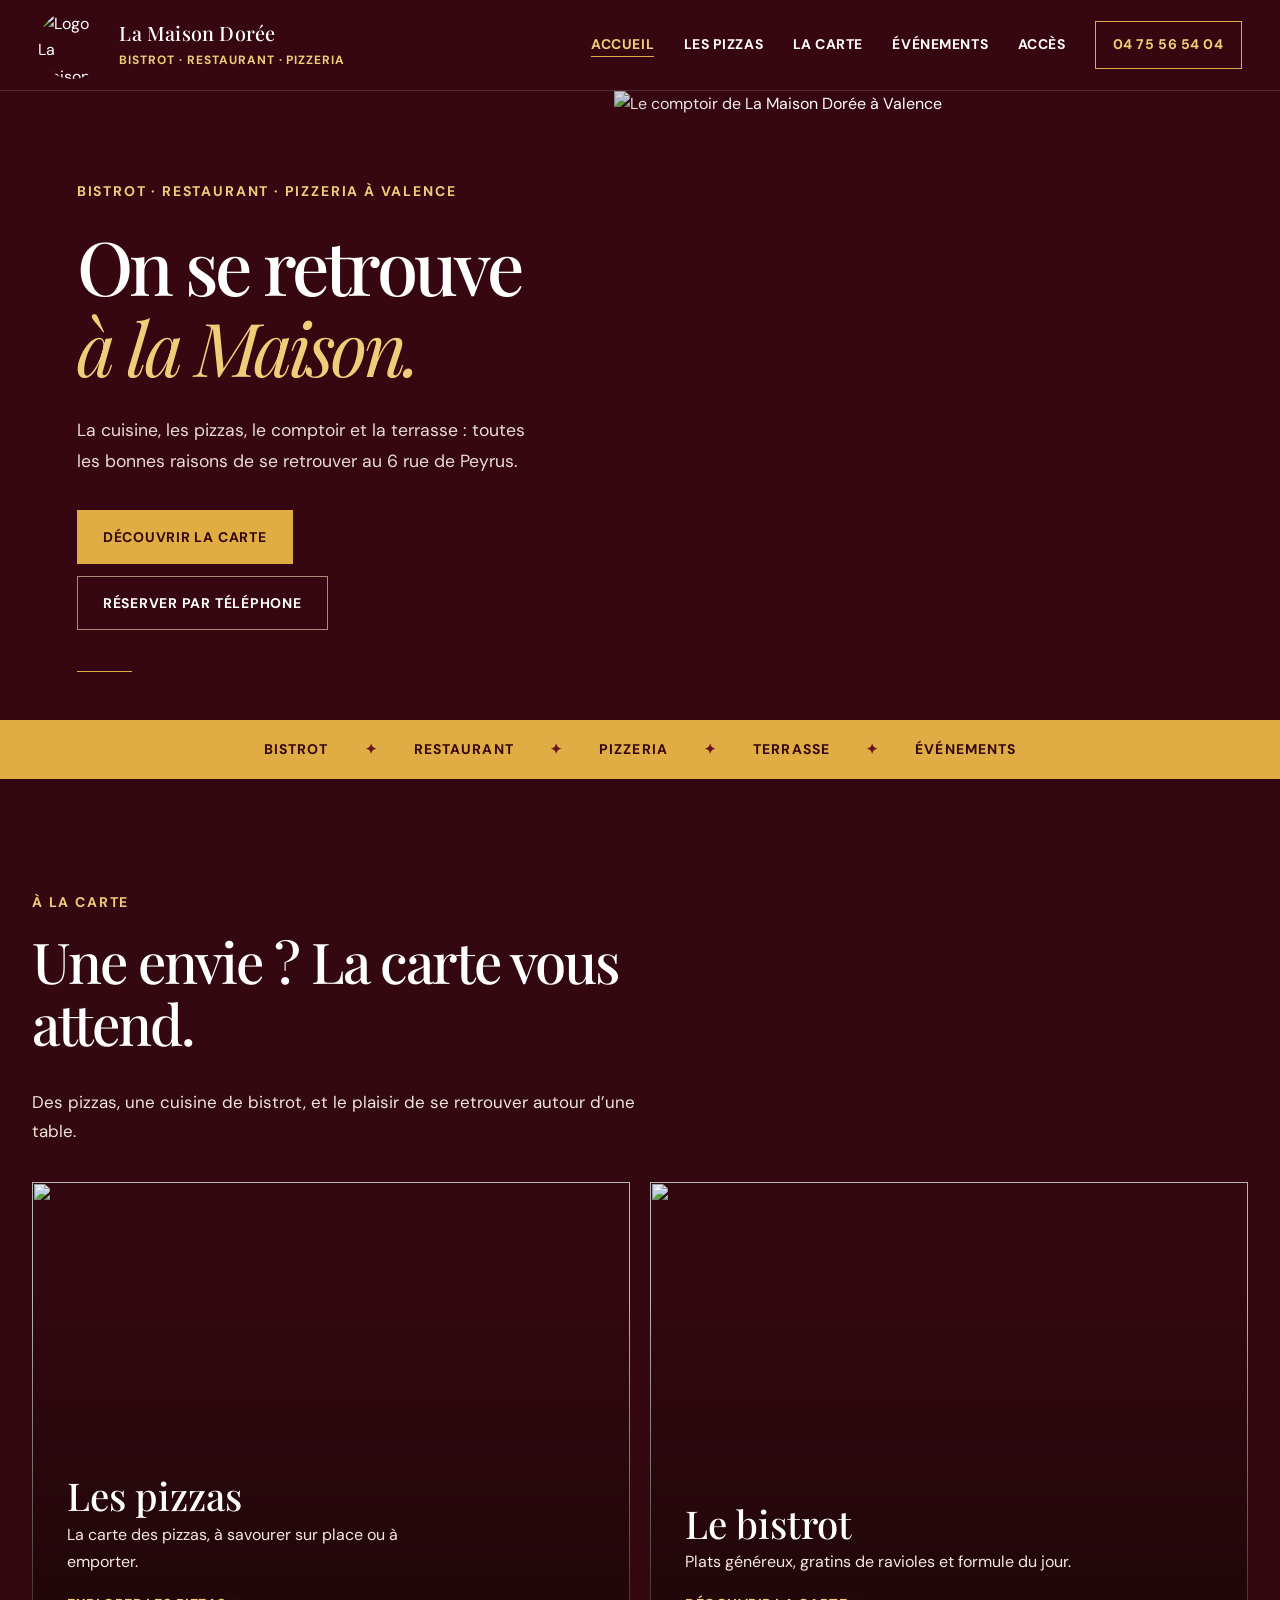
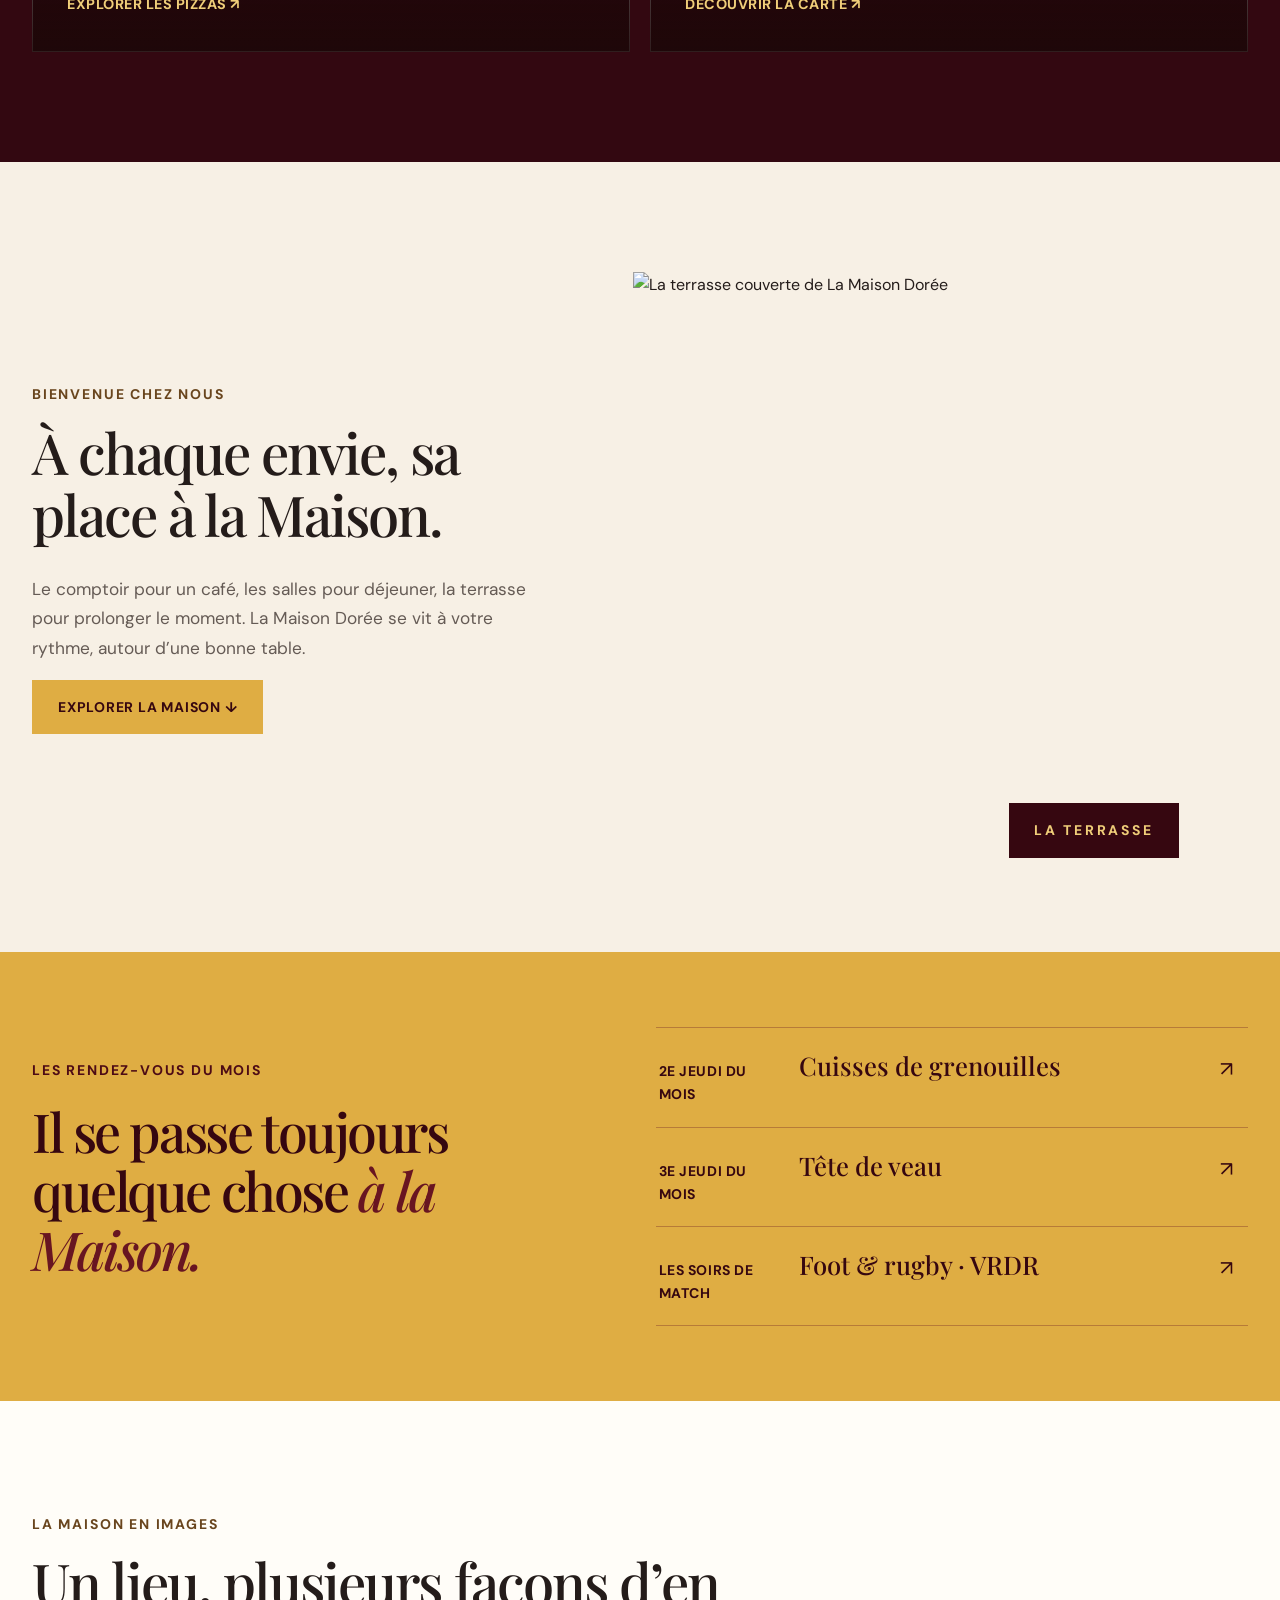
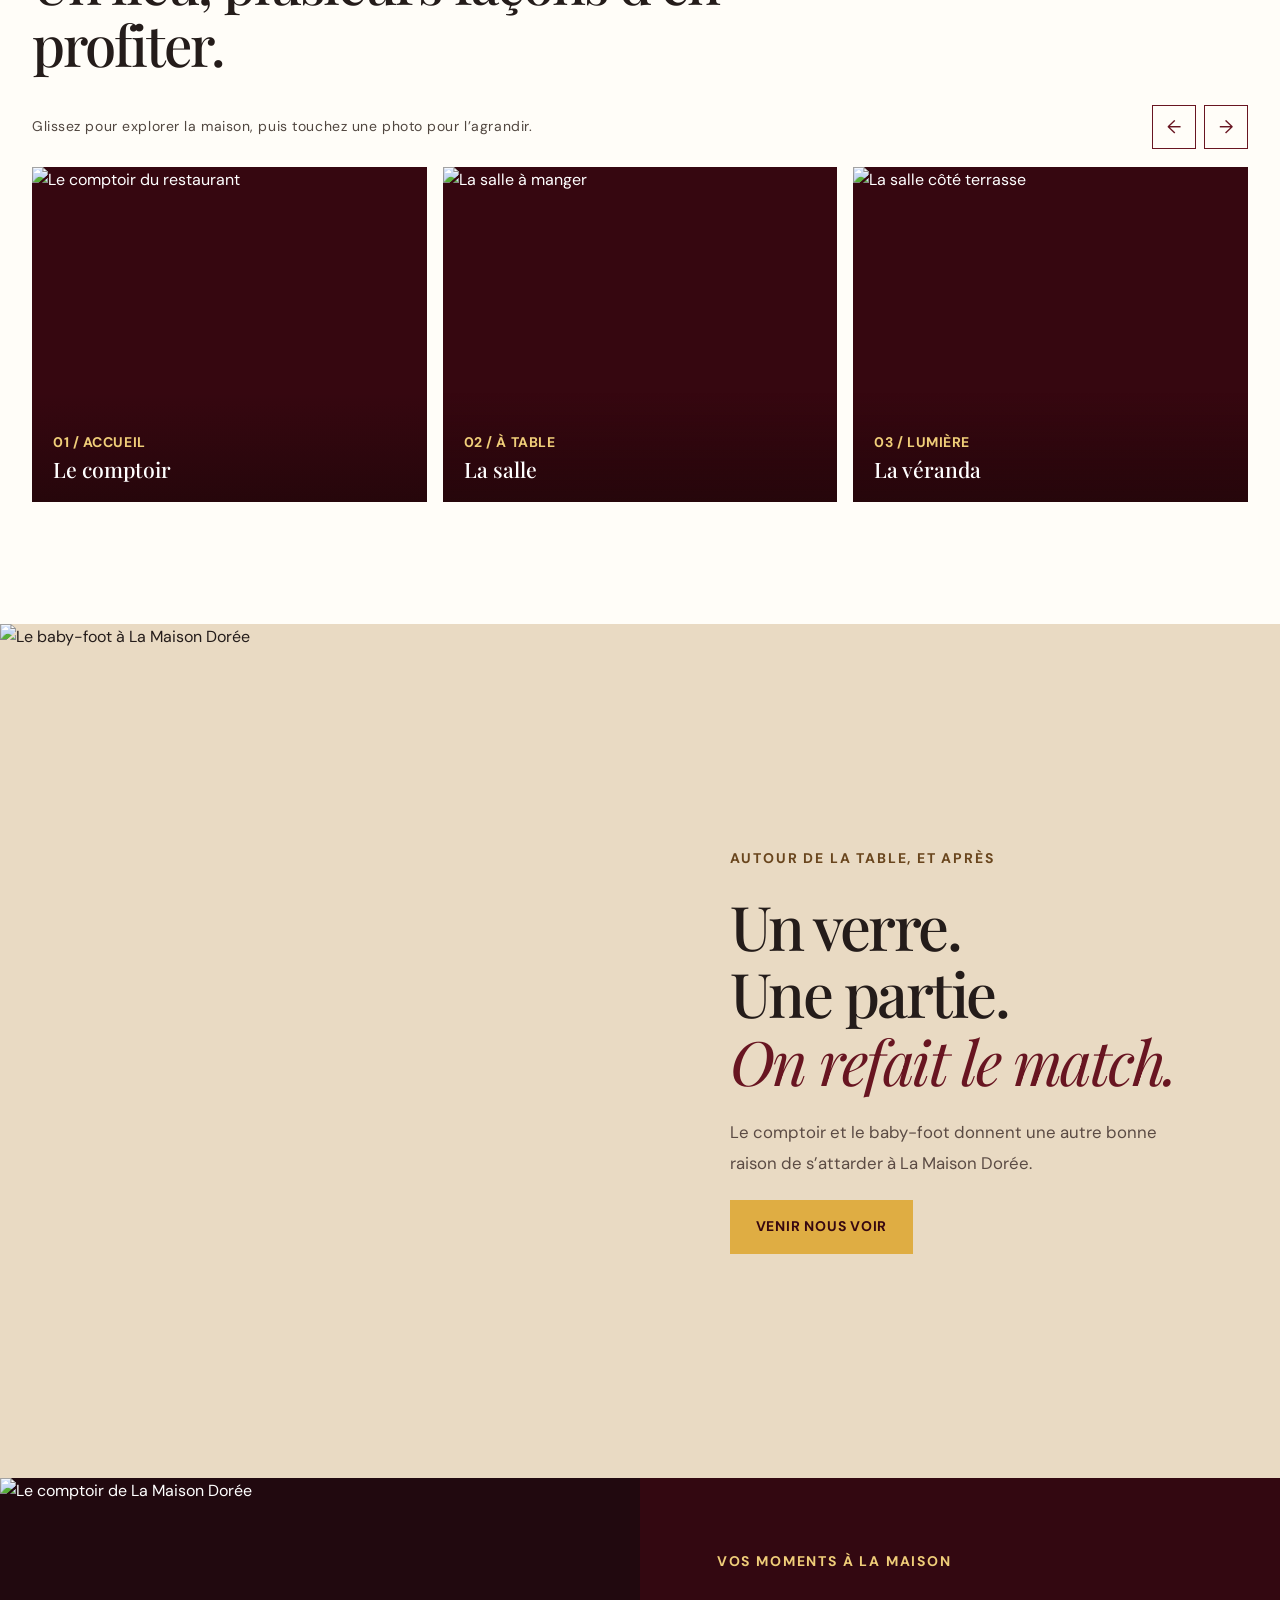
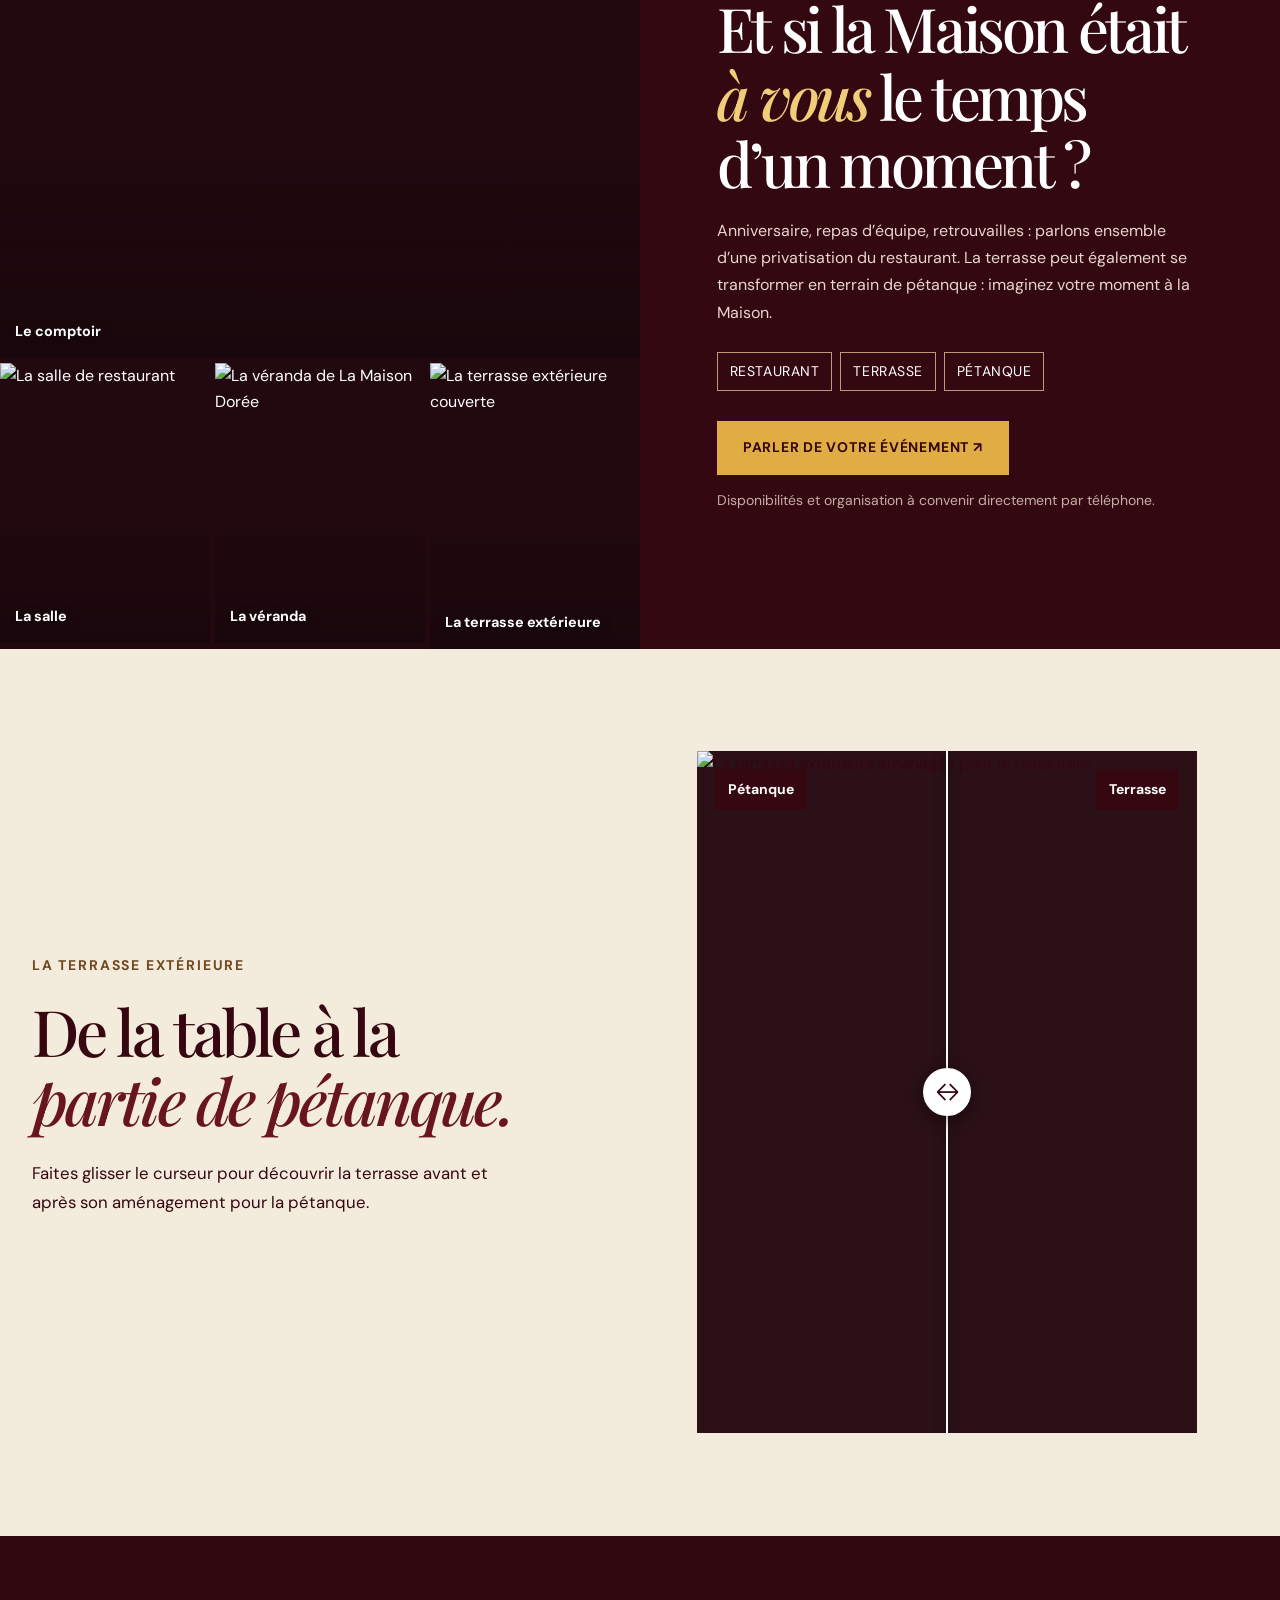
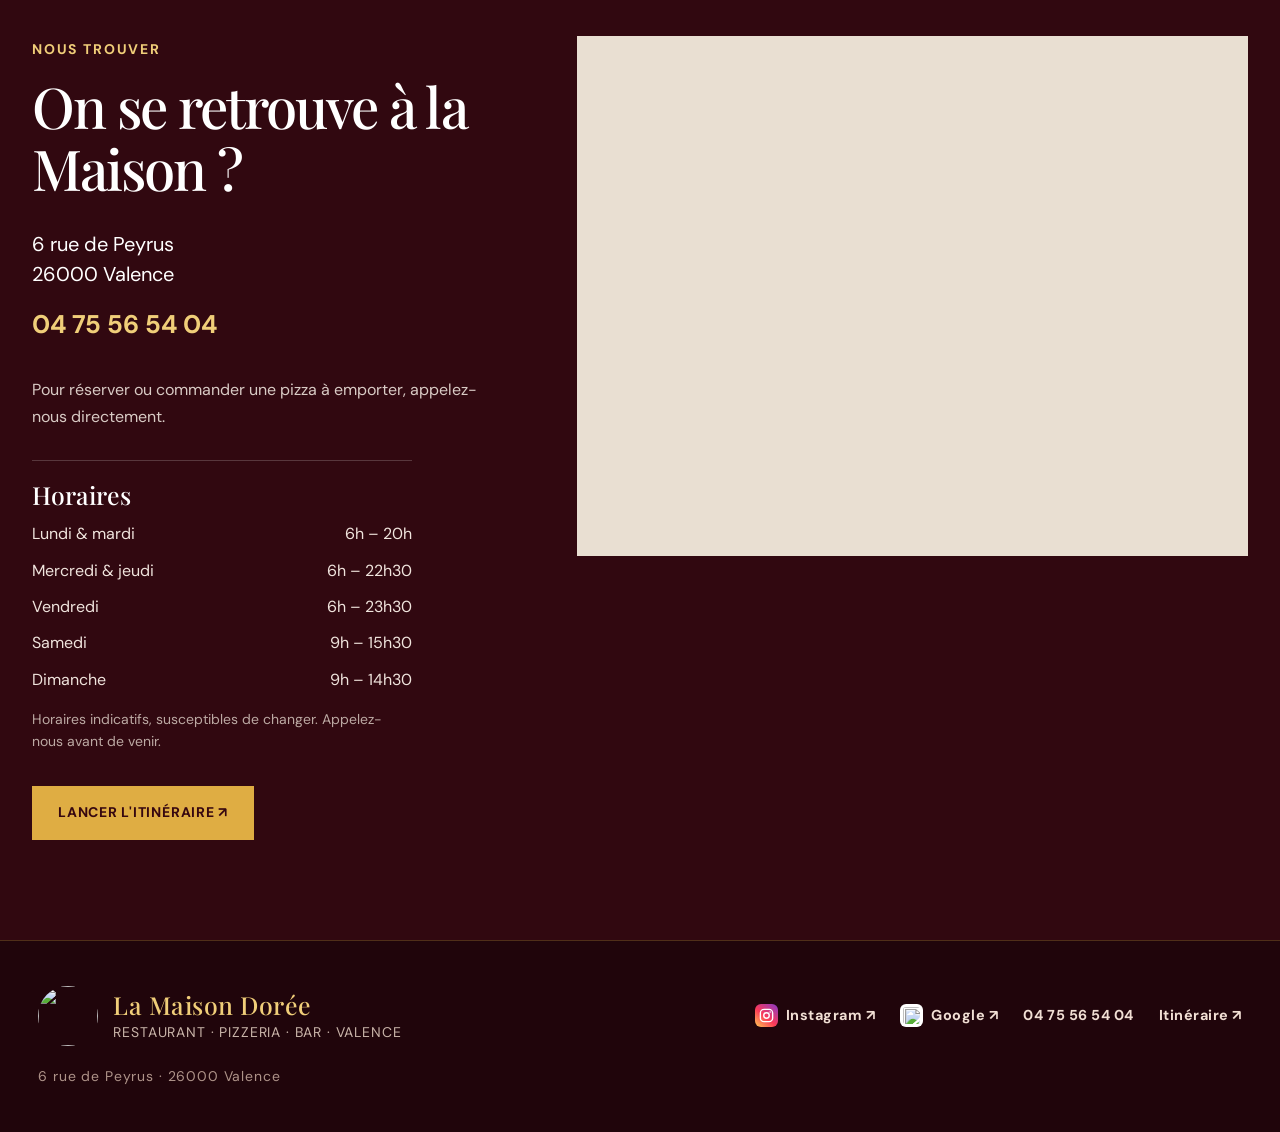
==== commit 364531c7: "Cuisses de grenouilles : 2e jeudi du mois Co-Authored-By: Claude Opus 5.5 <noreply@anthropic.com> Cl" ====
--- a/index.html
+++ b/index.html
@@ -1 +1 @@
-<!doctype html><html lang="fr"><head><meta charset="utf-8"><meta name="viewport" content="width=device-width,initial-scale=1"><title>La Maison Dorée | Bistrot, restaurant & pizzeria à Valence</title><meta name="description" content="La Maison Dorée à Valence : bistrot, restaurant, pizzas sur place et à emporter. Découvrez la carte, la terrasse et venez au 6 rue de Peyrus."><link rel="icon" href="assets/logo.jpg?v=13"><link rel="stylesheet" href="style.css?v=20"></head><body><header class="site-header"><a class="logo-link" href="index.html" aria-label="La Maison Dorée, accueil"><img src="assets/logo.jpg?v=13" alt="Logo La Maison Dorée" decoding="async" width="911" height="951"><span class="brand-text">La Maison Dorée<small>Bistrot · Restaurant · Pizzeria</small></span></a><button class="menu-toggle" type="button" aria-label="Ouvrir le menu" aria-controls="main-nav" aria-expanded="false"><span></span><span></span><span></span></button><nav class="nav" id="main-nav" aria-label="Navigation principale"><a href="index.html" aria-current="page">Accueil</a><a href="pizzas.html">Les pizzas</a><a href="carte.html">La carte</a><a href="evenements.html">Événements</a><a href="index.html#contact">Accès</a><a class="call" href="tel:+33475565404">04 75 56 54 04</a></nav></header><main><section class="hero"><div class="hero-copy"><span class="kicker">Bistrot · Restaurant · Pizzeria à Valence</span><h1>On se retrouve <em>à la Maison.</em></h1><p>La cuisine, les pizzas, le comptoir et la terrasse : toutes les bonnes raisons de se retrouver au 6 rue de Peyrus.</p><div class="actions"><a class="btn" href="carte.html">Découvrir la carte</a><a class="btn ghost" href="tel:+33475565404">Réserver par téléphone</a></div></div><div class="hero-image"><img src="assets/comptoir.jpg?v=13" alt="Le comptoir de La Maison Dorée à Valence" fetchpriority="high" decoding="async" width="1448" height="1086"></div></section><div class="ribbon"><span>Bistrot</span><span>Restaurant</span><span>Pizzeria</span><span>Terrasse</span><span>Événements</span></div><section class="section menu-teaser"><div class="container"><span class="micro">À la carte</span><h2>Une envie ? La carte vous attend.</h2><p class="menu-lead">Des pizzas, une cuisine de bistrot, et le plaisir de se retrouver autour d’une table.</p><div class="menu-cards"><a class="menu-card" href="pizzas.html"><img src="assets/preparation.jpg?v=13" alt="" loading="lazy" decoding="async" width="1086" height="1448"><div><h3>Les pizzas</h3><p>La carte des pizzas, à savourer sur place ou à emporter.</p><strong>Explorer les pizzas ↗</strong></div></a><a class="menu-card" href="carte.html"><img src="assets/plat-entrecote.jpg?v=13" alt="" loading="lazy" decoding="async" width="1448" height="1086"><div><h3>Le bistrot</h3><p>Plats généreux, gratins de ravioles et formule du jour.</p><strong>Découvrir la carte ↗</strong></div></a></div></div></section><section class="section"><div class="container split"><div><span class="micro">Bienvenue chez nous</span><h2>À chaque envie, sa place à la Maison.</h2><p>Le comptoir pour un café, les salles pour déjeuner, la terrasse pour prolonger le moment. La Maison Dorée se vit à votre rythme, autour d’une bonne table.</p><a class="btn" href="#galerie">Explorer la Maison ↓</a></div><div class="photo-frame"><img class="picture terrace" src="assets/terrasse.jpg?v=13" alt="La terrasse couverte de La Maison Dorée" loading="lazy" decoding="async" width="1074" height="1465"></div></div></section><section class="happenings" aria-label="Les rendez-vous de la Maison"><div class="container happenings-inner"><div><span class="micro">Les rendez-vous du mois</span><h2>Il se passe toujours quelque chose <em>à la Maison.</em></h2></div><div class="happening-links"><a href="evenements.html#grenouilles"><span>2e mercredi du mois</span><strong>Cuisses de grenouilles</strong><b>↗</b></a><a href="evenements.html#tete-de-veau"><span>3e jeudi du mois</span><strong>Tête de veau</strong><b>↗</b></a><a href="evenements.html#matchs"><span>Les soirs de match</span><strong>Foot & rugby · VRDR</strong><b>↗</b></a></div></div></section><section class="section gallery-section" id="galerie"><div class="container"><span class="micro">La maison en images</span><h2>Un lieu, plusieurs façons d’en profiter.</h2><div class="gallery-top"><p>Glissez pour explorer la maison, puis touchez une photo pour l’agrandir.</p><div class="gallery-controls"><button type="button" class="gallery-prev" aria-label="Photos précédentes">←</button><button type="button" class="gallery-next" aria-label="Photos suivantes">→</button></div></div><div class="gallery-grid" aria-label="Photos de La Maison Dorée"><button type="button" data-full="assets/comptoir.jpg?v=13" data-caption="Le comptoir"><img src="assets/comptoir.jpg?v=13" alt="Le comptoir du restaurant" loading="lazy" decoding="async" width="1448" height="1086"><span><small>01 / Accueil</small>Le comptoir</span></button><button type="button" data-full="assets/salle.jpg?v=13" data-caption="La salle"><img src="assets/salle.jpg?v=13" alt="La salle à manger" loading="lazy" decoding="async" width="1086" height="1448"><span><small>02 / À table</small>La salle</span></button><button type="button" data-full="assets/verriere.jpg?v=13" data-caption="La véranda"><img src="assets/verriere.jpg?v=13" alt="La salle côté terrasse" loading="lazy" decoding="async" width="1086" height="1448"><span><small>03 / Lumière</small>La véranda</span></button><button type="button" data-full="assets/jeux.jpg?v=13" data-caption="Le coin baby-foot"><img src="assets/jeux.jpg?v=13" alt="Le baby-foot près du bar" loading="lazy" decoding="async" width="1086" height="1448"><span><small>04 / Détente</small>Le coin baby-foot</span></button><button type="button" data-full="assets/terrasse.jpg?v=13" data-caption="La terrasse"><img src="assets/terrasse.jpg?v=13" alt="La terrasse couverte" loading="lazy" decoding="async" width="1074" height="1465"><span><small>05 / Dehors</small>La terrasse</span></button><button type="button" data-full="assets/preparation.jpg?v=13" data-caption="La préparation des pizzas"><img src="assets/preparation.jpg?v=13" alt="Pizzas en préparation" loading="lazy" decoding="async" width="1086" height="1448"><span><small>06 / En cuisine</small>La préparation</span></button><button type="button" data-full="assets/four.jpg?v=13" data-caption="Les pizzas au four"><img src="assets/four.jpg?v=13" alt="Pizzas au four" loading="lazy" decoding="async" width="1086" height="1448"><span><small>07 / En cuisine</small>Le four</span></button><button type="button" data-full="assets/bar.jpg?v=13" data-caption="Un moment au bar"><img src="assets/bar.jpg?v=13" alt="Clients autour du bar" loading="lazy" decoding="async" width="1457" height="1079"><span><small>08 / Ensemble</small>Un moment au bar</span></button><button type="button" data-full="assets/facade.jpg?v=13" data-caption="La façade"><img src="assets/facade.jpg?v=13" alt="La façade du restaurant" loading="lazy" decoding="async" width="1437" height="1095"><span><small>09 / Valence</small>La maison</span></button></div></div></section><dialog class="gallery-dialog" aria-label="Photo agrandie"><button type="button" aria-label="Fermer la photo">Fermer ×</button><img alt=""><p></p></dialog><section class="play-section"><div class="play-photo"><img src="assets/jeux.jpg?v=13" alt="Le baby-foot à La Maison Dorée" loading="lazy" decoding="async" width="1086" height="1448"></div><div class="play-copy"><span class="micro">Autour de la table, et après</span><h2>Un verre.<br>Une partie.<br><em>On refait le match.</em></h2><p>Le comptoir et le baby-foot donnent une autre bonne raison de s’attarder à La Maison Dorée.</p><a href="#contact" class="btn">Venir nous voir</a></div></section><section class="private-section" id="privatisation"><div class="private-image venue-mosaic" aria-label="Les espaces de La Maison Dorée"><figure class="venue-tile venue-tile-main"><img src="assets/comptoir.jpg?v=13" alt="Le comptoir de La Maison Dorée" loading="lazy" decoding="async" width="1448" height="1086"><figcaption>Le comptoir</figcaption></figure><figure class="venue-tile"><img src="assets/salle.jpg?v=13" alt="La salle de restaurant" loading="lazy" decoding="async" width="1086" height="1448"><figcaption>La salle</figcaption></figure><figure class="venue-tile"><img src="assets/verriere.jpg?v=13" alt="La véranda de La Maison Dorée" loading="lazy" decoding="async" width="1086" height="1448"><figcaption>La véranda</figcaption></figure><figure class="venue-tile"><img src="assets/terrasse.jpg?v=13" alt="La terrasse extérieure couverte" loading="lazy" decoding="async" width="1074" height="1465"><figcaption>La terrasse extérieure</figcaption></figure></div><div class="private-content"><span class="micro">Vos moments à la Maison</span><h2>Et si la Maison était <em>à vous</em> le temps d’un moment ?</h2><p>Anniversaire, repas d’équipe, retrouvailles : parlons ensemble d’une privatisation du restaurant. La terrasse peut également se transformer en terrain de pétanque : imaginez votre moment à la Maison.</p><div class="private-tags"><span>Restaurant</span><span>Terrasse</span><span>Pétanque</span></div><a class="btn" href="tel:+33475565404">Parler de votre événement ↗</a><p class="private-note">Disponibilités et organisation à convenir directement par téléphone.</p></div></section><section class="petanque-feature" aria-labelledby="petanque-title"><div class="container petanque-feature-inner"><div class="petanque-feature-copy"><span class="micro">La terrasse extérieure</span><h2 id="petanque-title">De la table à la <em>partie de pétanque.</em></h2><p>Faites glisser le curseur pour découvrir la terrasse avant et après son aménagement pour la pétanque.</p></div><div class="petanque-compare" style="--split:50%"><img class="petanque-before" src="assets/terrasse.jpg?v=17" alt="La terrasse extérieure aménagée pour le restaurant" loading="lazy" decoding="async" width="1074" height="1465"><img class="petanque-after" src="assets/petanque.jpg?v=17" alt="La terrasse extérieure aménagée pour la pétanque" loading="lazy" decoding="async" width="1073" height="1465"><span class="petanque-label petanque-label-before">Terrasse</span><span class="petanque-label petanque-label-after">Pétanque</span><span class="petanque-divider" aria-hidden="true"><span>↔</span></span><label class="sr-only" for="petanque-range">Comparer la terrasse actuelle et la mise en situation pétanque</label><input id="petanque-range" type="range" min="0" max="100" value="50" aria-valuetext="Moitié terrasse, moitié pétanque"></div></div></section><section class="visit" id="contact"><div class="container visit-grid"><div><span class="kicker">Nous trouver</span><h2>On se retrouve à la Maison ?</h2><address>6 rue de Peyrus<br>26000 Valence</address><a class="phone" href="tel:+33475565404">04 75 56 54 04</a><p>Pour réserver ou commander une pizza à emporter, appelez-nous directement.</p><div class="hours"><h3>Horaires</h3><dl><dt>Lundi & mardi</dt><dd>6h – 20h</dd><dt>Mercredi & jeudi</dt><dd>6h – 22h30</dd><dt>Vendredi</dt><dd>6h – 23h30</dd><dt>Samedi</dt><dd>9h – 15h30</dd><dt>Dimanche</dt><dd>9h – 14h30</dd></dl><p class="hours-note">Horaires indicatifs, susceptibles de changer. Appelez-nous avant de venir.</p></div><a class="btn" target="_blank" rel="noopener noreferrer" href="https://www.google.com/maps/dir/?api=1&destination=La+Maison+Dor%C3%A9e%2C+6+Rue+de+Peyrus%2C+26000+Valence">Lancer l'itinéraire ↗</a></div><iframe class="map" title="Plan d'accès à La Maison Dorée, 6 rue de Peyrus à Valence" loading="lazy" referrerpolicy="no-referrer-when-downgrade" src="https://www.google.com/maps?q=La%20Maison%20Dor%C3%A9e%2C%206%20Rue%20de%20Peyrus%2C%2026000%20Valence&output=embed"></iframe></div></section></main><footer class="footer"><div class="footer-brand"><img src="assets/logo.jpg?v=13" alt="" decoding="async" width="911" height="951"><div><strong>La Maison Dorée</strong><span>Restaurant · Pizzeria · Bar · Valence</span></div></div><div class="footer-links"><a href="https://www.instagram.com/lamaisondoree_26/" target="_blank" rel="noopener noreferrer" aria-label="Instagram de La Maison Dorée, ouvre un nouvel onglet"><svg class="ig-icon" viewBox="0 0 24 24" aria-hidden="true" focusable="false"><rect x="2.2" y="2.2" width="19.6" height="19.6" rx="5.7" fill="none" stroke="currentColor" stroke-width="2.2"/><circle cx="12" cy="12" r="4.4" fill="none" stroke="currentColor" stroke-width="2.2"/><circle cx="17.8" cy="6.3" r="1.25" fill="currentColor"/></svg><span>Instagram ↗</span></a><a href="/google" target="_blank" rel="noopener noreferrer" aria-label="Fiche Google de La Maison Dorée, ouvre un nouvel onglet"><img class="g-icon" src="https://www.gstatic.com/images/branding/product/2x/googleg_48dp.png" onerror="this.onerror=null;this.src='https://www.google.com/favicon.ico'" alt="" width="23" height="23" decoding="async"><span>Google ↗</span></a><a href="tel:+33475565404">04 75 56 54 04</a><a href="https://www.google.com/maps/dir/?api=1&destination=La+Maison+Dor%C3%A9e%2C+6+Rue+de+Peyrus%2C+26000+Valence" target="_blank" rel="noopener noreferrer">Itinéraire ↗</a></div><small>6 rue de Peyrus · 26000 Valence</small></footer><div class="mobile-actions"><a href="https://www.instagram.com/lamaisondoree_26/" target="_blank" rel="noopener noreferrer"><svg class="ig-icon" viewBox="0 0 24 24" aria-hidden="true" focusable="false"><rect x="2.2" y="2.2" width="19.6" height="19.6" rx="5.7" fill="none" stroke="currentColor" stroke-width="2.2"/><circle cx="12" cy="12" r="4.4" fill="none" stroke="currentColor" stroke-width="2.2"/><circle cx="17.8" cy="6.3" r="1.25" fill="currentColor"/></svg><span>Instagram</span></a><a href="tel:+33475565404">Appeler</a><a href="https://www.google.com/maps/dir/?api=1&destination=La+Maison+Dor%C3%A9e%2C+6+Rue+de+Peyrus%2C+26000+Valence" target="_blank" rel="noopener noreferrer">Itinéraire</a></div><dialog id="contact-dialog" class="contact-dialog" aria-labelledby="contact-title"><div class="contact-panel"><button class="contact-close" type="button" aria-label="Fermer">×</button><span class="micro">Réservation · Commande · Événement</span><h2 id="contact-title">On se parle ?</h2><p>Appelez la Maison Dorée pour réserver une table, commander ou organiser votre événement.</p><input id="contact-number" type="text" value="04 75 56 54 04" readonly aria-label="Numéro de téléphone de La Maison Dorée"><button class="btn contact-copy" type="button">Copier le numéro</button><a class="btn contact-dial" href="tel:+33475565404" data-direct-call>Appeler maintenant</a><p class="contact-feedback" aria-live="polite"></p></div></dialog><script src="site.js?v=19" defer></script></body></html>+<!doctype html><html lang="fr"><head><meta charset="utf-8"><meta name="viewport" content="width=device-width,initial-scale=1"><title>La Maison Dorée | Bistrot, restaurant & pizzeria à Valence</title><meta name="description" content="La Maison Dorée à Valence : bistrot, restaurant, pizzas sur place et à emporter. Découvrez la carte, la terrasse et venez au 6 rue de Peyrus."><link rel="icon" href="assets/logo.jpg?v=13"><link rel="stylesheet" href="style.css?v=20"></head><body><header class="site-header"><a class="logo-link" href="index.html" aria-label="La Maison Dorée, accueil"><img src="assets/logo.jpg?v=13" alt="Logo La Maison Dorée" decoding="async" width="911" height="951"><span class="brand-text">La Maison Dorée<small>Bistrot · Restaurant · Pizzeria</small></span></a><button class="menu-toggle" type="button" aria-label="Ouvrir le menu" aria-controls="main-nav" aria-expanded="false"><span></span><span></span><span></span></button><nav class="nav" id="main-nav" aria-label="Navigation principale"><a href="index.html" aria-current="page">Accueil</a><a href="pizzas.html">Les pizzas</a><a href="carte.html">La carte</a><a href="evenements.html">Événements</a><a href="index.html#contact">Accès</a><a class="call" href="tel:+33475565404">04 75 56 54 04</a></nav></header><main><section class="hero"><div class="hero-copy"><span class="kicker">Bistrot · Restaurant · Pizzeria à Valence</span><h1>On se retrouve <em>à la Maison.</em></h1><p>La cuisine, les pizzas, le comptoir et la terrasse : toutes les bonnes raisons de se retrouver au 6 rue de Peyrus.</p><div class="actions"><a class="btn" href="carte.html">Découvrir la carte</a><a class="btn ghost" href="tel:+33475565404">Réserver par téléphone</a></div></div><div class="hero-image"><img src="assets/comptoir.jpg?v=13" alt="Le comptoir de La Maison Dorée à Valence" fetchpriority="high" decoding="async" width="1448" height="1086"></div></section><div class="ribbon"><span>Bistrot</span><span>Restaurant</span><span>Pizzeria</span><span>Terrasse</span><span>Événements</span></div><section class="section menu-teaser"><div class="container"><span class="micro">À la carte</span><h2>Une envie ? La carte vous attend.</h2><p class="menu-lead">Des pizzas, une cuisine de bistrot, et le plaisir de se retrouver autour d’une table.</p><div class="menu-cards"><a class="menu-card" href="pizzas.html"><img src="assets/preparation.jpg?v=13" alt="" loading="lazy" decoding="async" width="1086" height="1448"><div><h3>Les pizzas</h3><p>La carte des pizzas, à savourer sur place ou à emporter.</p><strong>Explorer les pizzas ↗</strong></div></a><a class="menu-card" href="carte.html"><img src="assets/plat-entrecote.jpg?v=13" alt="" loading="lazy" decoding="async" width="1448" height="1086"><div><h3>Le bistrot</h3><p>Plats généreux, gratins de ravioles et formule du jour.</p><strong>Découvrir la carte ↗</strong></div></a></div></div></section><section class="section"><div class="container split"><div><span class="micro">Bienvenue chez nous</span><h2>À chaque envie, sa place à la Maison.</h2><p>Le comptoir pour un café, les salles pour déjeuner, la terrasse pour prolonger le moment. La Maison Dorée se vit à votre rythme, autour d’une bonne table.</p><a class="btn" href="#galerie">Explorer la Maison ↓</a></div><div class="photo-frame"><img class="picture terrace" src="assets/terrasse.jpg?v=13" alt="La terrasse couverte de La Maison Dorée" loading="lazy" decoding="async" width="1074" height="1465"></div></div></section><section class="happenings" aria-label="Les rendez-vous de la Maison"><div class="container happenings-inner"><div><span class="micro">Les rendez-vous du mois</span><h2>Il se passe toujours quelque chose <em>à la Maison.</em></h2></div><div class="happening-links"><a href="evenements.html#grenouilles"><span>2e jeudi du mois</span><strong>Cuisses de grenouilles</strong><b>↗</b></a><a href="evenements.html#tete-de-veau"><span>3e jeudi du mois</span><strong>Tête de veau</strong><b>↗</b></a><a href="evenements.html#matchs"><span>Les soirs de match</span><strong>Foot & rugby · VRDR</strong><b>↗</b></a></div></div></section><section class="section gallery-section" id="galerie"><div class="container"><span class="micro">La maison en images</span><h2>Un lieu, plusieurs façons d’en profiter.</h2><div class="gallery-top"><p>Glissez pour explorer la maison, puis touchez une photo pour l’agrandir.</p><div class="gallery-controls"><button type="button" class="gallery-prev" aria-label="Photos précédentes">←</button><button type="button" class="gallery-next" aria-label="Photos suivantes">→</button></div></div><div class="gallery-grid" aria-label="Photos de La Maison Dorée"><button type="button" data-full="assets/comptoir.jpg?v=13" data-caption="Le comptoir"><img src="assets/comptoir.jpg?v=13" alt="Le comptoir du restaurant" loading="lazy" decoding="async" width="1448" height="1086"><span><small>01 / Accueil</small>Le comptoir</span></button><button type="button" data-full="assets/salle.jpg?v=13" data-caption="La salle"><img src="assets/salle.jpg?v=13" alt="La salle à manger" loading="lazy" decoding="async" width="1086" height="1448"><span><small>02 / À table</small>La salle</span></button><button type="button" data-full="assets/verriere.jpg?v=13" data-caption="La véranda"><img src="assets/verriere.jpg?v=13" alt="La salle côté terrasse" loading="lazy" decoding="async" width="1086" height="1448"><span><small>03 / Lumière</small>La véranda</span></button><button type="button" data-full="assets/jeux.jpg?v=13" data-caption="Le coin baby-foot"><img src="assets/jeux.jpg?v=13" alt="Le baby-foot près du bar" loading="lazy" decoding="async" width="1086" height="1448"><span><small>04 / Détente</small>Le coin baby-foot</span></button><button type="button" data-full="assets/terrasse.jpg?v=13" data-caption="La terrasse"><img src="assets/terrasse.jpg?v=13" alt="La terrasse couverte" loading="lazy" decoding="async" width="1074" height="1465"><span><small>05 / Dehors</small>La terrasse</span></button><button type="button" data-full="assets/preparation.jpg?v=13" data-caption="La préparation des pizzas"><img src="assets/preparation.jpg?v=13" alt="Pizzas en préparation" loading="lazy" decoding="async" width="1086" height="1448"><span><small>06 / En cuisine</small>La préparation</span></button><button type="button" data-full="assets/four.jpg?v=13" data-caption="Les pizzas au four"><img src="assets/four.jpg?v=13" alt="Pizzas au four" loading="lazy" decoding="async" width="1086" height="1448"><span><small>07 / En cuisine</small>Le four</span></button><button type="button" data-full="assets/bar.jpg?v=13" data-caption="Un moment au bar"><img src="assets/bar.jpg?v=13" alt="Clients autour du bar" loading="lazy" decoding="async" width="1457" height="1079"><span><small>08 / Ensemble</small>Un moment au bar</span></button><button type="button" data-full="assets/facade.jpg?v=13" data-caption="La façade"><img src="assets/facade.jpg?v=13" alt="La façade du restaurant" loading="lazy" decoding="async" width="1437" height="1095"><span><small>09 / Valence</small>La maison</span></button></div></div></section><dialog class="gallery-dialog" aria-label="Photo agrandie"><button type="button" aria-label="Fermer la photo">Fermer ×</button><img alt=""><p></p></dialog><section class="play-section"><div class="play-photo"><img src="assets/jeux.jpg?v=13" alt="Le baby-foot à La Maison Dorée" loading="lazy" decoding="async" width="1086" height="1448"></div><div class="play-copy"><span class="micro">Autour de la table, et après</span><h2>Un verre.<br>Une partie.<br><em>On refait le match.</em></h2><p>Le comptoir et le baby-foot donnent une autre bonne raison de s’attarder à La Maison Dorée.</p><a href="#contact" class="btn">Venir nous voir</a></div></section><section class="private-section" id="privatisation"><div class="private-image venue-mosaic" aria-label="Les espaces de La Maison Dorée"><figure class="venue-tile venue-tile-main"><img src="assets/comptoir.jpg?v=13" alt="Le comptoir de La Maison Dorée" loading="lazy" decoding="async" width="1448" height="1086"><figcaption>Le comptoir</figcaption></figure><figure class="venue-tile"><img src="assets/salle.jpg?v=13" alt="La salle de restaurant" loading="lazy" decoding="async" width="1086" height="1448"><figcaption>La salle</figcaption></figure><figure class="venue-tile"><img src="assets/verriere.jpg?v=13" alt="La véranda de La Maison Dorée" loading="lazy" decoding="async" width="1086" height="1448"><figcaption>La véranda</figcaption></figure><figure class="venue-tile"><img src="assets/terrasse.jpg?v=13" alt="La terrasse extérieure couverte" loading="lazy" decoding="async" width="1074" height="1465"><figcaption>La terrasse extérieure</figcaption></figure></div><div class="private-content"><span class="micro">Vos moments à la Maison</span><h2>Et si la Maison était <em>à vous</em> le temps d’un moment ?</h2><p>Anniversaire, repas d’équipe, retrouvailles : parlons ensemble d’une privatisation du restaurant. La terrasse peut également se transformer en terrain de pétanque : imaginez votre moment à la Maison.</p><div class="private-tags"><span>Restaurant</span><span>Terrasse</span><span>Pétanque</span></div><a class="btn" href="tel:+33475565404">Parler de votre événement ↗</a><p class="private-note">Disponibilités et organisation à convenir directement par téléphone.</p></div></section><section class="petanque-feature" aria-labelledby="petanque-title"><div class="container petanque-feature-inner"><div class="petanque-feature-copy"><span class="micro">La terrasse extérieure</span><h2 id="petanque-title">De la table à la <em>partie de pétanque.</em></h2><p>Faites glisser le curseur pour découvrir la terrasse avant et après son aménagement pour la pétanque.</p></div><div class="petanque-compare" style="--split:50%"><img class="petanque-before" src="assets/terrasse.jpg?v=17" alt="La terrasse extérieure aménagée pour le restaurant" loading="lazy" decoding="async" width="1074" height="1465"><img class="petanque-after" src="assets/petanque.jpg?v=17" alt="La terrasse extérieure aménagée pour la pétanque" loading="lazy" decoding="async" width="1073" height="1465"><span class="petanque-label petanque-label-before">Terrasse</span><span class="petanque-label petanque-label-after">Pétanque</span><span class="petanque-divider" aria-hidden="true"><span>↔</span></span><label class="sr-only" for="petanque-range">Comparer la terrasse actuelle et la mise en situation pétanque</label><input id="petanque-range" type="range" min="0" max="100" value="50" aria-valuetext="Moitié terrasse, moitié pétanque"></div></div></section><section class="visit" id="contact"><div class="container visit-grid"><div><span class="kicker">Nous trouver</span><h2>On se retrouve à la Maison ?</h2><address>6 rue de Peyrus<br>26000 Valence</address><a class="phone" href="tel:+33475565404">04 75 56 54 04</a><p>Pour réserver ou commander une pizza à emporter, appelez-nous directement.</p><div class="hours"><h3>Horaires</h3><dl><dt>Lundi & mardi</dt><dd>6h – 20h</dd><dt>Mercredi & jeudi</dt><dd>6h – 22h30</dd><dt>Vendredi</dt><dd>6h – 23h30</dd><dt>Samedi</dt><dd>9h – 15h30</dd><dt>Dimanche</dt><dd>9h – 14h30</dd></dl><p class="hours-note">Horaires indicatifs, susceptibles de changer. Appelez-nous avant de venir.</p></div><a class="btn" target="_blank" rel="noopener noreferrer" href="https://www.google.com/maps/dir/?api=1&destination=La+Maison+Dor%C3%A9e%2C+6+Rue+de+Peyrus%2C+26000+Valence">Lancer l'itinéraire ↗</a></div><iframe class="map" title="Plan d'accès à La Maison Dorée, 6 rue de Peyrus à Valence" loading="lazy" referrerpolicy="no-referrer-when-downgrade" src="https://www.google.com/maps?q=La%20Maison%20Dor%C3%A9e%2C%206%20Rue%20de%20Peyrus%2C%2026000%20Valence&output=embed"></iframe></div></section></main><footer class="footer"><div class="footer-brand"><img src="assets/logo.jpg?v=13" alt="" decoding="async" width="911" height="951"><div><strong>La Maison Dorée</strong><span>Restaurant · Pizzeria · Bar · Valence</span></div></div><div class="footer-links"><a href="https://www.instagram.com/lamaisondoree_26/" target="_blank" rel="noopener noreferrer" aria-label="Instagram de La Maison Dorée, ouvre un nouvel onglet"><svg class="ig-icon" viewBox="0 0 24 24" aria-hidden="true" focusable="false"><rect x="2.2" y="2.2" width="19.6" height="19.6" rx="5.7" fill="none" stroke="currentColor" stroke-width="2.2"/><circle cx="12" cy="12" r="4.4" fill="none" stroke="currentColor" stroke-width="2.2"/><circle cx="17.8" cy="6.3" r="1.25" fill="currentColor"/></svg><span>Instagram ↗</span></a><a href="/google" target="_blank" rel="noopener noreferrer" aria-label="Fiche Google de La Maison Dorée, ouvre un nouvel onglet"><img class="g-icon" src="https://www.gstatic.com/images/branding/product/2x/googleg_48dp.png" onerror="this.onerror=null;this.src='https://www.google.com/favicon.ico'" alt="" width="23" height="23" decoding="async"><span>Google ↗</span></a><a href="tel:+33475565404">04 75 56 54 04</a><a href="https://www.google.com/maps/dir/?api=1&destination=La+Maison+Dor%C3%A9e%2C+6+Rue+de+Peyrus%2C+26000+Valence" target="_blank" rel="noopener noreferrer">Itinéraire ↗</a></div><small>6 rue de Peyrus · 26000 Valence</small></footer><div class="mobile-actions"><a href="https://www.instagram.com/lamaisondoree_26/" target="_blank" rel="noopener noreferrer"><svg class="ig-icon" viewBox="0 0 24 24" aria-hidden="true" focusable="false"><rect x="2.2" y="2.2" width="19.6" height="19.6" rx="5.7" fill="none" stroke="currentColor" stroke-width="2.2"/><circle cx="12" cy="12" r="4.4" fill="none" stroke="currentColor" stroke-width="2.2"/><circle cx="17.8" cy="6.3" r="1.25" fill="currentColor"/></svg><span>Instagram</span></a><a href="tel:+33475565404">Appeler</a><a href="https://www.google.com/maps/dir/?api=1&destination=La+Maison+Dor%C3%A9e%2C+6+Rue+de+Peyrus%2C+26000+Valence" target="_blank" rel="noopener noreferrer">Itinéraire</a></div><dialog id="contact-dialog" class="contact-dialog" aria-labelledby="contact-title"><div class="contact-panel"><button class="contact-close" type="button" aria-label="Fermer">×</button><span class="micro">Réservation · Commande · Événement</span><h2 id="contact-title">On se parle ?</h2><p>Appelez la Maison Dorée pour réserver une table, commander ou organiser votre événement.</p><input id="contact-number" type="text" value="04 75 56 54 04" readonly aria-label="Numéro de téléphone de La Maison Dorée"><button class="btn contact-copy" type="button">Copier le numéro</button><a class="btn contact-dial" href="tel:+33475565404" data-direct-call>Appeler maintenant</a><p class="contact-feedback" aria-live="polite"></p></div></dialog><script src="site.js?v=19" defer></script></body></html>
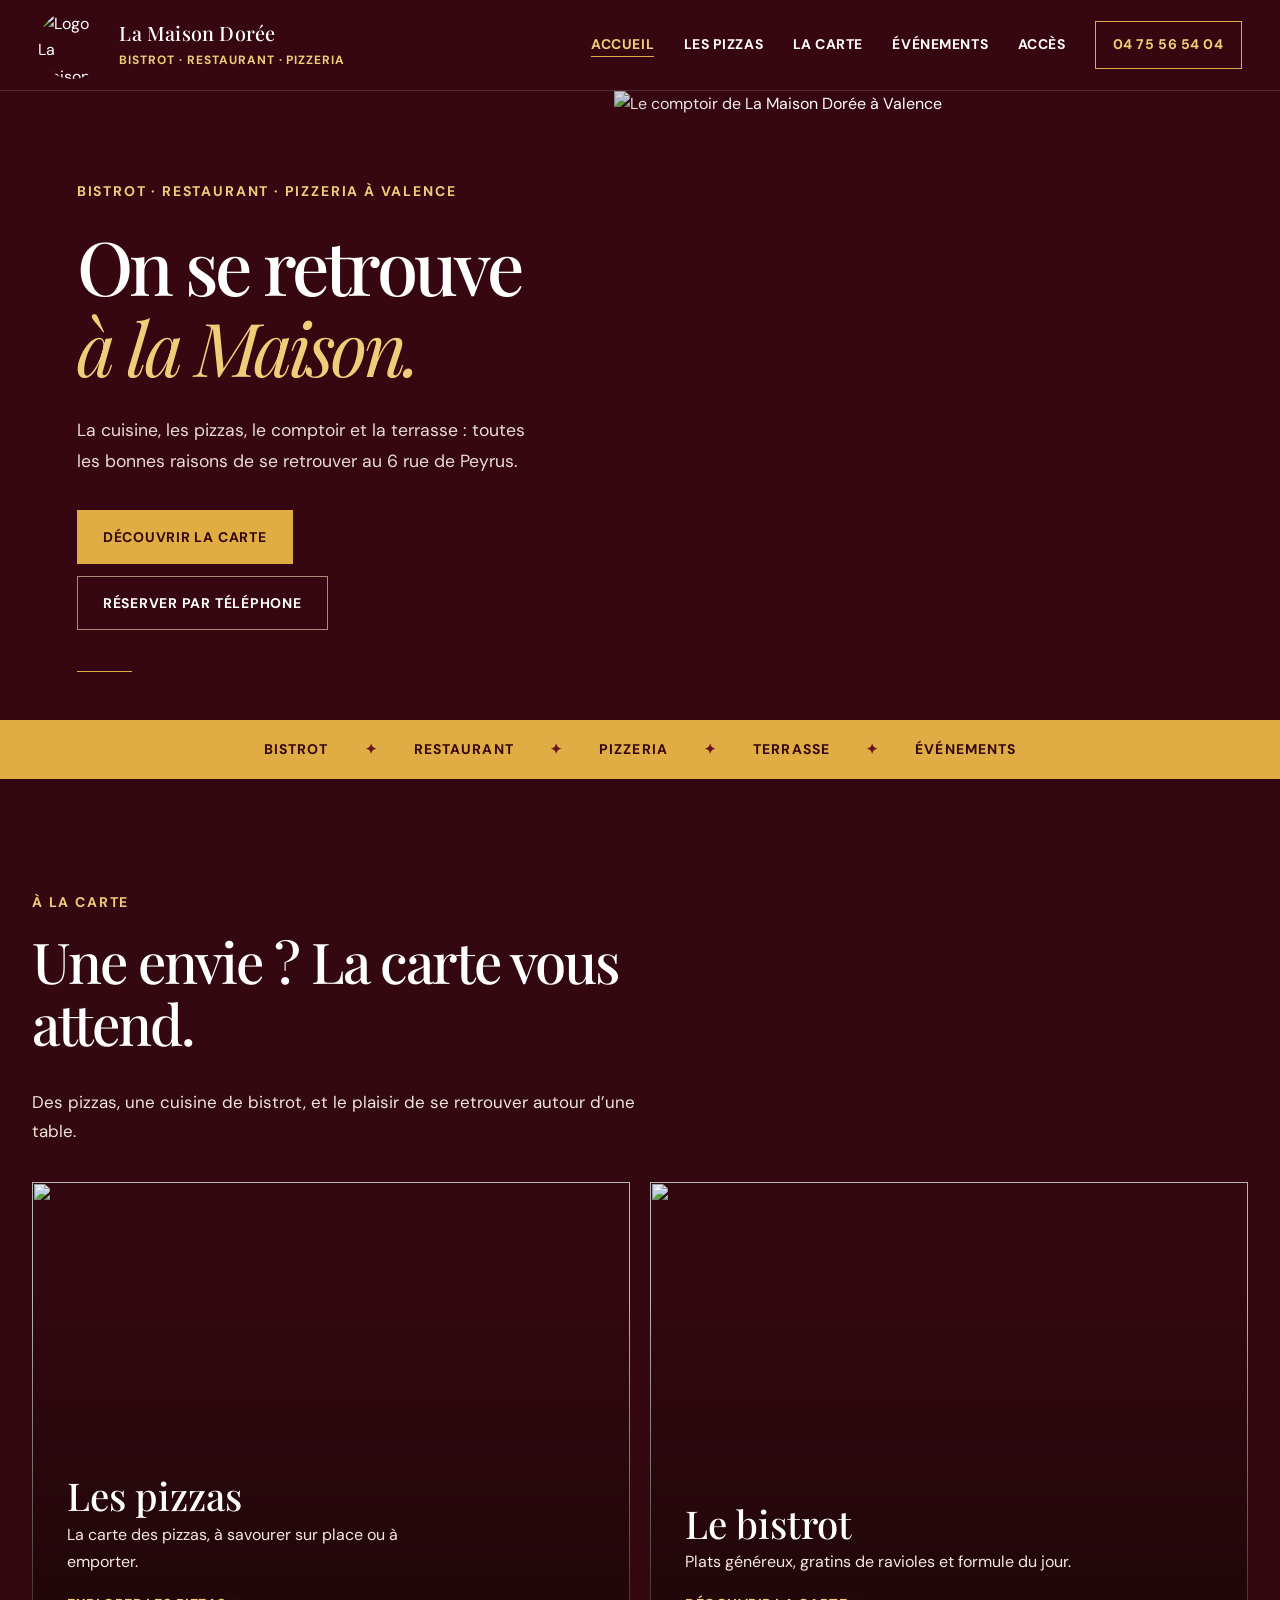
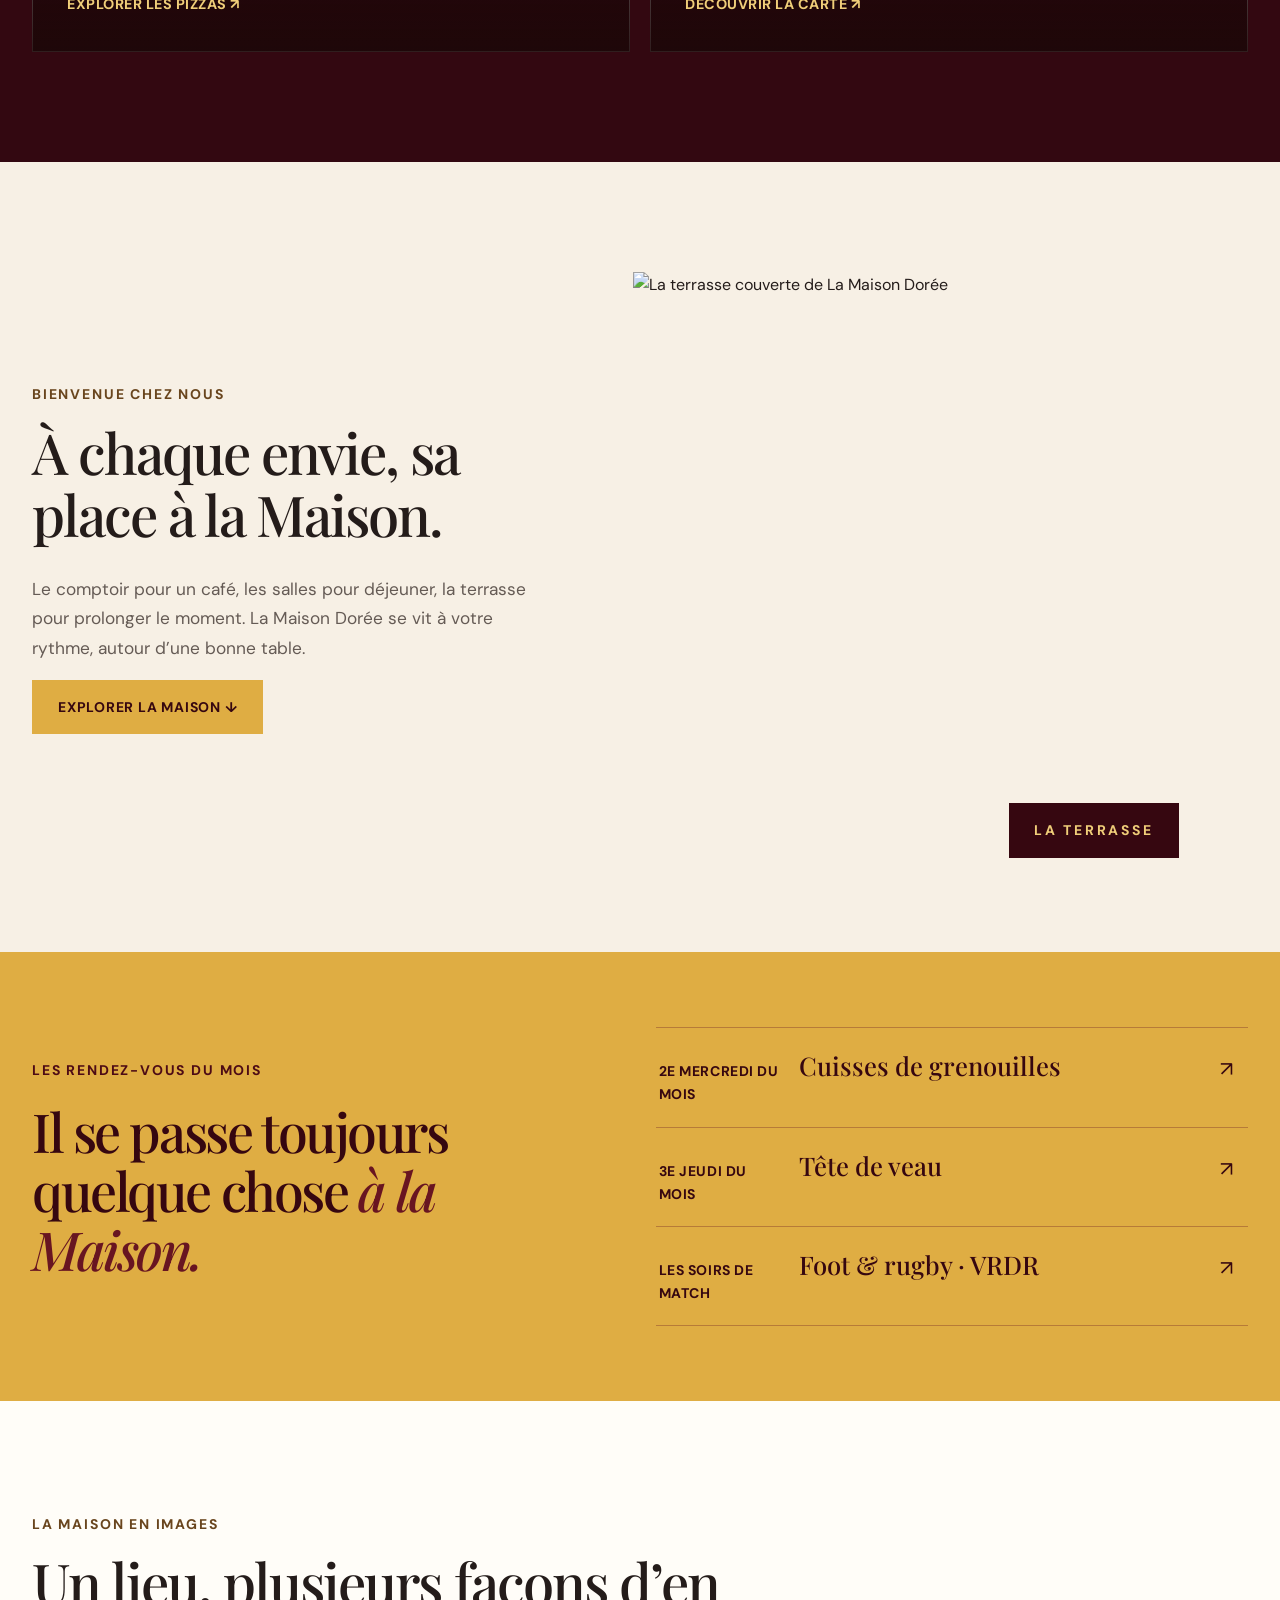
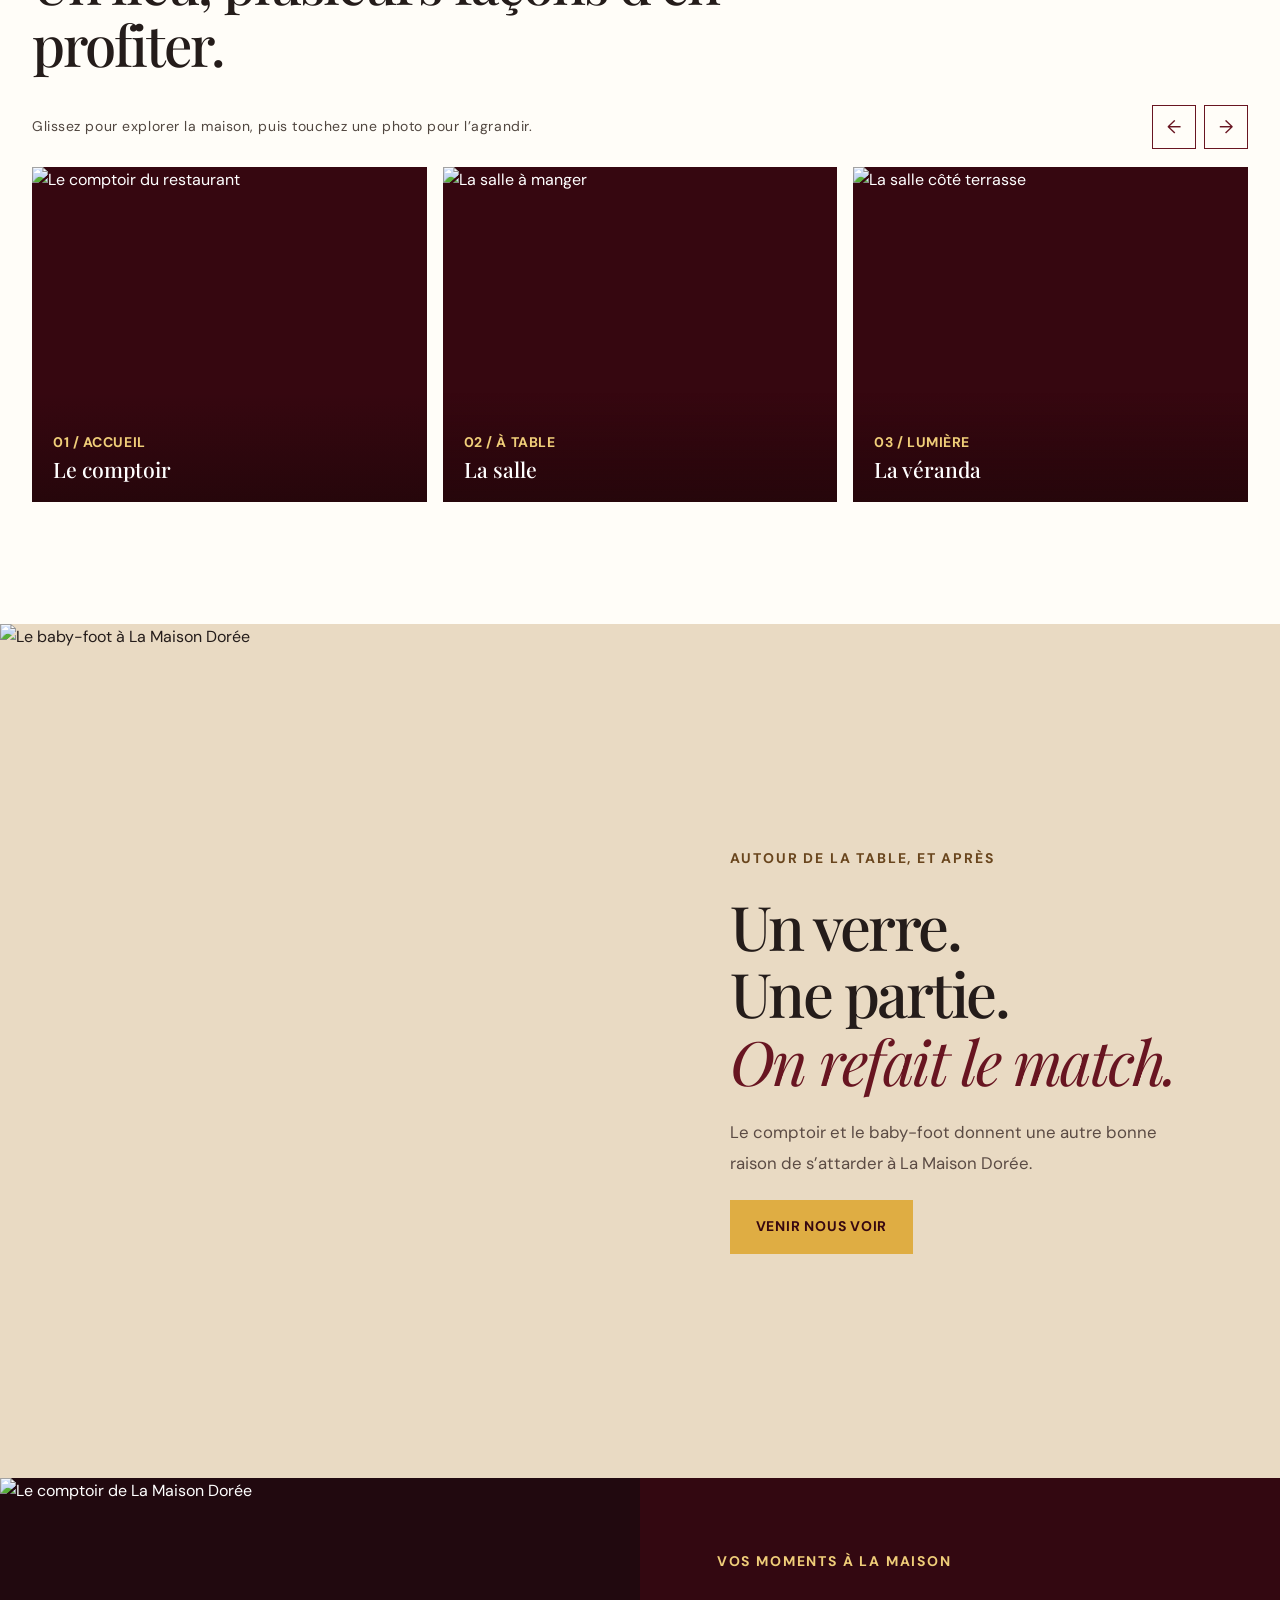
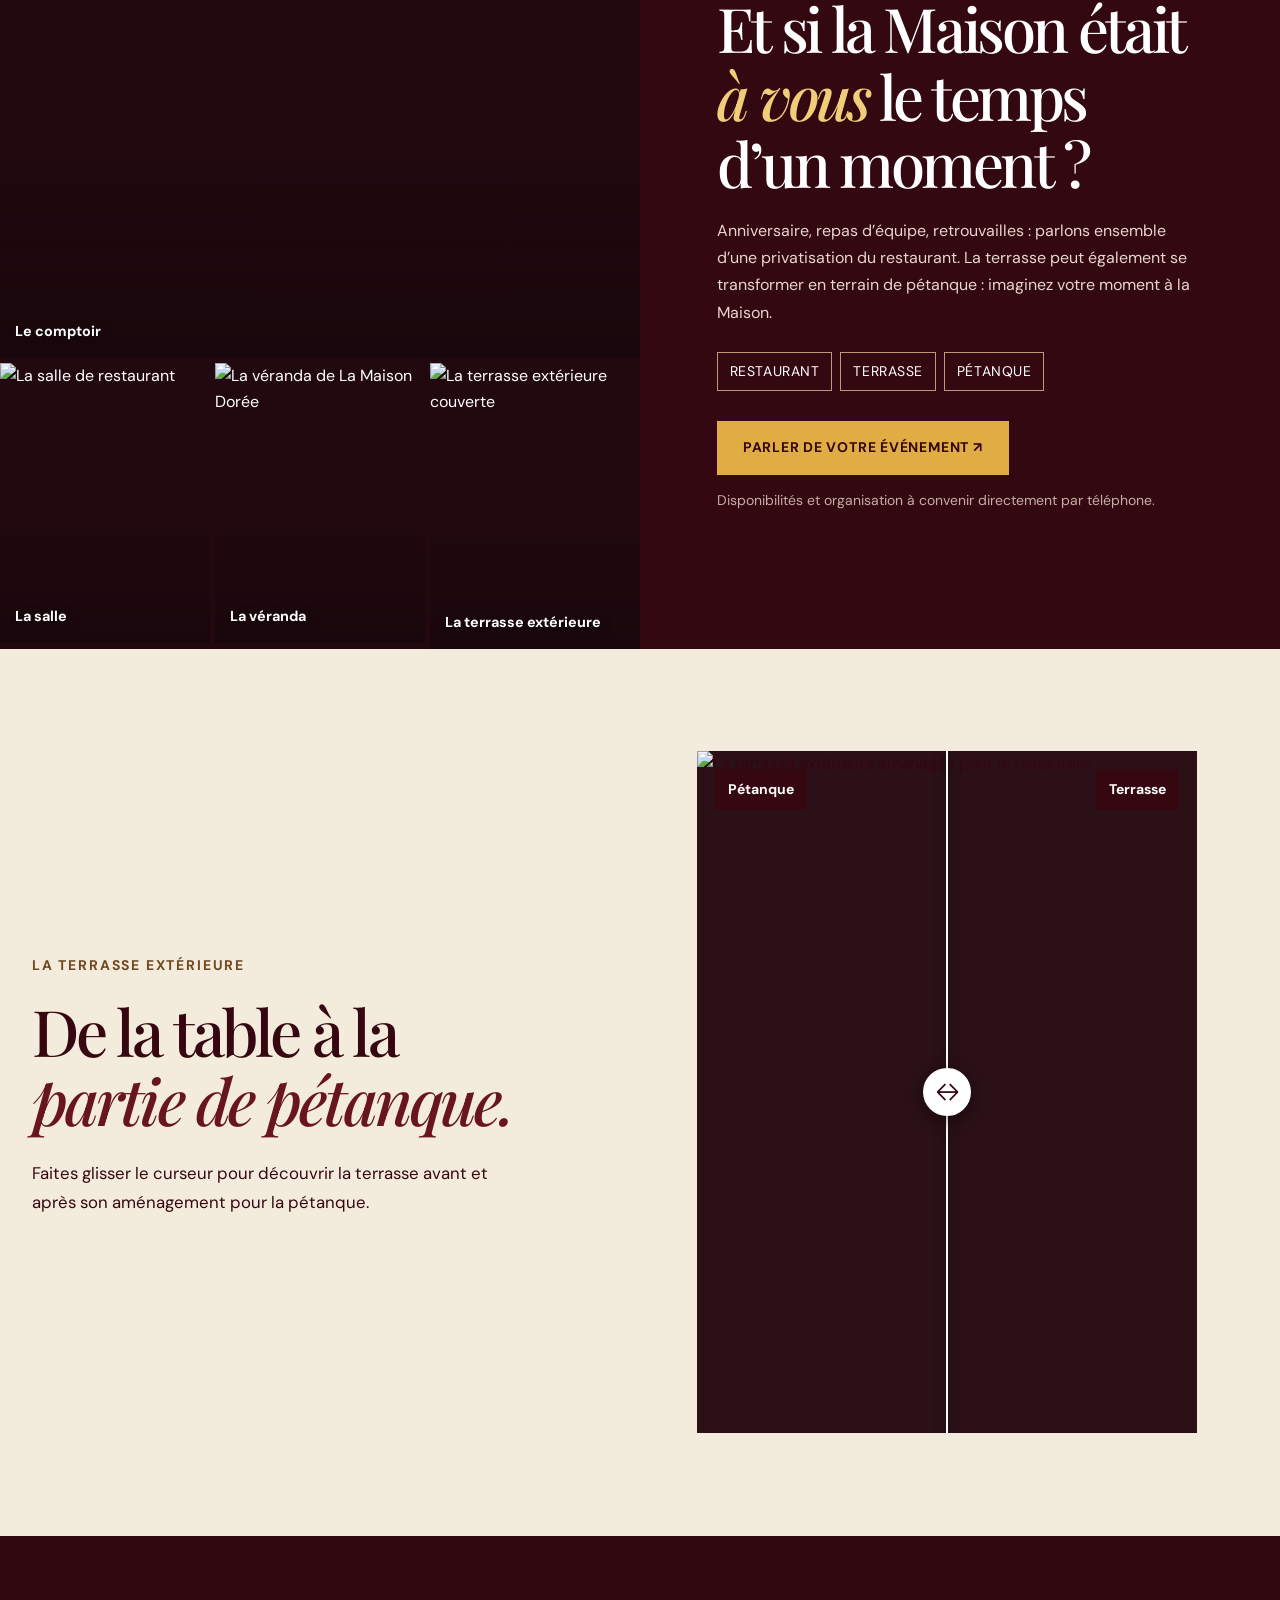
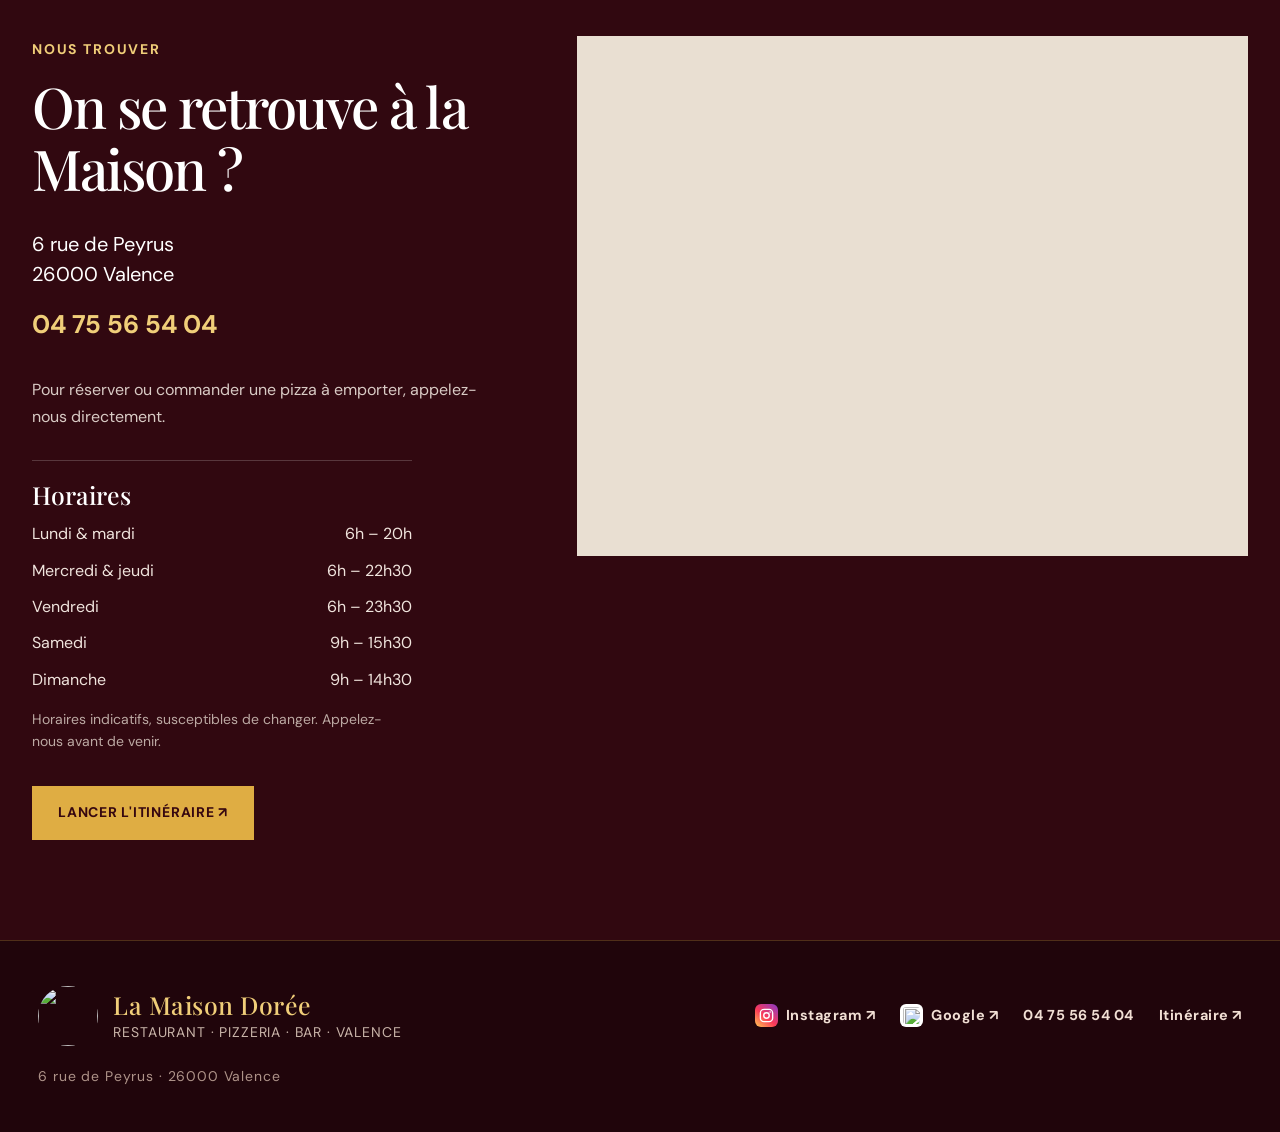
==== commit b8d2d872: "Cuisses de grenouilles : retour au 2e mercredi du mois Co-Authored-By: Claude Opus 5.5 <noreply@anth" ====
--- a/index.html
+++ b/index.html
@@ -1 +1 @@
-<!doctype html><html lang="fr"><head><meta charset="utf-8"><meta name="viewport" content="width=device-width,initial-scale=1"><title>La Maison Dorée | Bistrot, restaurant & pizzeria à Valence</title><meta name="description" content="La Maison Dorée à Valence : bistrot, restaurant, pizzas sur place et à emporter. Découvrez la carte, la terrasse et venez au 6 rue de Peyrus."><link rel="icon" href="assets/logo.jpg?v=13"><link rel="stylesheet" href="style.css?v=20"></head><body><header class="site-header"><a class="logo-link" href="index.html" aria-label="La Maison Dorée, accueil"><img src="assets/logo.jpg?v=13" alt="Logo La Maison Dorée" decoding="async" width="911" height="951"><span class="brand-text">La Maison Dorée<small>Bistrot · Restaurant · Pizzeria</small></span></a><button class="menu-toggle" type="button" aria-label="Ouvrir le menu" aria-controls="main-nav" aria-expanded="false"><span></span><span></span><span></span></button><nav class="nav" id="main-nav" aria-label="Navigation principale"><a href="index.html" aria-current="page">Accueil</a><a href="pizzas.html">Les pizzas</a><a href="carte.html">La carte</a><a href="evenements.html">Événements</a><a href="index.html#contact">Accès</a><a class="call" href="tel:+33475565404">04 75 56 54 04</a></nav></header><main><section class="hero"><div class="hero-copy"><span class="kicker">Bistrot · Restaurant · Pizzeria à Valence</span><h1>On se retrouve <em>à la Maison.</em></h1><p>La cuisine, les pizzas, le comptoir et la terrasse : toutes les bonnes raisons de se retrouver au 6 rue de Peyrus.</p><div class="actions"><a class="btn" href="carte.html">Découvrir la carte</a><a class="btn ghost" href="tel:+33475565404">Réserver par téléphone</a></div></div><div class="hero-image"><img src="assets/comptoir.jpg?v=13" alt="Le comptoir de La Maison Dorée à Valence" fetchpriority="high" decoding="async" width="1448" height="1086"></div></section><div class="ribbon"><span>Bistrot</span><span>Restaurant</span><span>Pizzeria</span><span>Terrasse</span><span>Événements</span></div><section class="section menu-teaser"><div class="container"><span class="micro">À la carte</span><h2>Une envie ? La carte vous attend.</h2><p class="menu-lead">Des pizzas, une cuisine de bistrot, et le plaisir de se retrouver autour d’une table.</p><div class="menu-cards"><a class="menu-card" href="pizzas.html"><img src="assets/preparation.jpg?v=13" alt="" loading="lazy" decoding="async" width="1086" height="1448"><div><h3>Les pizzas</h3><p>La carte des pizzas, à savourer sur place ou à emporter.</p><strong>Explorer les pizzas ↗</strong></div></a><a class="menu-card" href="carte.html"><img src="assets/plat-entrecote.jpg?v=13" alt="" loading="lazy" decoding="async" width="1448" height="1086"><div><h3>Le bistrot</h3><p>Plats généreux, gratins de ravioles et formule du jour.</p><strong>Découvrir la carte ↗</strong></div></a></div></div></section><section class="section"><div class="container split"><div><span class="micro">Bienvenue chez nous</span><h2>À chaque envie, sa place à la Maison.</h2><p>Le comptoir pour un café, les salles pour déjeuner, la terrasse pour prolonger le moment. La Maison Dorée se vit à votre rythme, autour d’une bonne table.</p><a class="btn" href="#galerie">Explorer la Maison ↓</a></div><div class="photo-frame"><img class="picture terrace" src="assets/terrasse.jpg?v=13" alt="La terrasse couverte de La Maison Dorée" loading="lazy" decoding="async" width="1074" height="1465"></div></div></section><section class="happenings" aria-label="Les rendez-vous de la Maison"><div class="container happenings-inner"><div><span class="micro">Les rendez-vous du mois</span><h2>Il se passe toujours quelque chose <em>à la Maison.</em></h2></div><div class="happening-links"><a href="evenements.html#grenouilles"><span>2e jeudi du mois</span><strong>Cuisses de grenouilles</strong><b>↗</b></a><a href="evenements.html#tete-de-veau"><span>3e jeudi du mois</span><strong>Tête de veau</strong><b>↗</b></a><a href="evenements.html#matchs"><span>Les soirs de match</span><strong>Foot & rugby · VRDR</strong><b>↗</b></a></div></div></section><section class="section gallery-section" id="galerie"><div class="container"><span class="micro">La maison en images</span><h2>Un lieu, plusieurs façons d’en profiter.</h2><div class="gallery-top"><p>Glissez pour explorer la maison, puis touchez une photo pour l’agrandir.</p><div class="gallery-controls"><button type="button" class="gallery-prev" aria-label="Photos précédentes">←</button><button type="button" class="gallery-next" aria-label="Photos suivantes">→</button></div></div><div class="gallery-grid" aria-label="Photos de La Maison Dorée"><button type="button" data-full="assets/comptoir.jpg?v=13" data-caption="Le comptoir"><img src="assets/comptoir.jpg?v=13" alt="Le comptoir du restaurant" loading="lazy" decoding="async" width="1448" height="1086"><span><small>01 / Accueil</small>Le comptoir</span></button><button type="button" data-full="assets/salle.jpg?v=13" data-caption="La salle"><img src="assets/salle.jpg?v=13" alt="La salle à manger" loading="lazy" decoding="async" width="1086" height="1448"><span><small>02 / À table</small>La salle</span></button><button type="button" data-full="assets/verriere.jpg?v=13" data-caption="La véranda"><img src="assets/verriere.jpg?v=13" alt="La salle côté terrasse" loading="lazy" decoding="async" width="1086" height="1448"><span><small>03 / Lumière</small>La véranda</span></button><button type="button" data-full="assets/jeux.jpg?v=13" data-caption="Le coin baby-foot"><img src="assets/jeux.jpg?v=13" alt="Le baby-foot près du bar" loading="lazy" decoding="async" width="1086" height="1448"><span><small>04 / Détente</small>Le coin baby-foot</span></button><button type="button" data-full="assets/terrasse.jpg?v=13" data-caption="La terrasse"><img src="assets/terrasse.jpg?v=13" alt="La terrasse couverte" loading="lazy" decoding="async" width="1074" height="1465"><span><small>05 / Dehors</small>La terrasse</span></button><button type="button" data-full="assets/preparation.jpg?v=13" data-caption="La préparation des pizzas"><img src="assets/preparation.jpg?v=13" alt="Pizzas en préparation" loading="lazy" decoding="async" width="1086" height="1448"><span><small>06 / En cuisine</small>La préparation</span></button><button type="button" data-full="assets/four.jpg?v=13" data-caption="Les pizzas au four"><img src="assets/four.jpg?v=13" alt="Pizzas au four" loading="lazy" decoding="async" width="1086" height="1448"><span><small>07 / En cuisine</small>Le four</span></button><button type="button" data-full="assets/bar.jpg?v=13" data-caption="Un moment au bar"><img src="assets/bar.jpg?v=13" alt="Clients autour du bar" loading="lazy" decoding="async" width="1457" height="1079"><span><small>08 / Ensemble</small>Un moment au bar</span></button><button type="button" data-full="assets/facade.jpg?v=13" data-caption="La façade"><img src="assets/facade.jpg?v=13" alt="La façade du restaurant" loading="lazy" decoding="async" width="1437" height="1095"><span><small>09 / Valence</small>La maison</span></button></div></div></section><dialog class="gallery-dialog" aria-label="Photo agrandie"><button type="button" aria-label="Fermer la photo">Fermer ×</button><img alt=""><p></p></dialog><section class="play-section"><div class="play-photo"><img src="assets/jeux.jpg?v=13" alt="Le baby-foot à La Maison Dorée" loading="lazy" decoding="async" width="1086" height="1448"></div><div class="play-copy"><span class="micro">Autour de la table, et après</span><h2>Un verre.<br>Une partie.<br><em>On refait le match.</em></h2><p>Le comptoir et le baby-foot donnent une autre bonne raison de s’attarder à La Maison Dorée.</p><a href="#contact" class="btn">Venir nous voir</a></div></section><section class="private-section" id="privatisation"><div class="private-image venue-mosaic" aria-label="Les espaces de La Maison Dorée"><figure class="venue-tile venue-tile-main"><img src="assets/comptoir.jpg?v=13" alt="Le comptoir de La Maison Dorée" loading="lazy" decoding="async" width="1448" height="1086"><figcaption>Le comptoir</figcaption></figure><figure class="venue-tile"><img src="assets/salle.jpg?v=13" alt="La salle de restaurant" loading="lazy" decoding="async" width="1086" height="1448"><figcaption>La salle</figcaption></figure><figure class="venue-tile"><img src="assets/verriere.jpg?v=13" alt="La véranda de La Maison Dorée" loading="lazy" decoding="async" width="1086" height="1448"><figcaption>La véranda</figcaption></figure><figure class="venue-tile"><img src="assets/terrasse.jpg?v=13" alt="La terrasse extérieure couverte" loading="lazy" decoding="async" width="1074" height="1465"><figcaption>La terrasse extérieure</figcaption></figure></div><div class="private-content"><span class="micro">Vos moments à la Maison</span><h2>Et si la Maison était <em>à vous</em> le temps d’un moment ?</h2><p>Anniversaire, repas d’équipe, retrouvailles : parlons ensemble d’une privatisation du restaurant. La terrasse peut également se transformer en terrain de pétanque : imaginez votre moment à la Maison.</p><div class="private-tags"><span>Restaurant</span><span>Terrasse</span><span>Pétanque</span></div><a class="btn" href="tel:+33475565404">Parler de votre événement ↗</a><p class="private-note">Disponibilités et organisation à convenir directement par téléphone.</p></div></section><section class="petanque-feature" aria-labelledby="petanque-title"><div class="container petanque-feature-inner"><div class="petanque-feature-copy"><span class="micro">La terrasse extérieure</span><h2 id="petanque-title">De la table à la <em>partie de pétanque.</em></h2><p>Faites glisser le curseur pour découvrir la terrasse avant et après son aménagement pour la pétanque.</p></div><div class="petanque-compare" style="--split:50%"><img class="petanque-before" src="assets/terrasse.jpg?v=17" alt="La terrasse extérieure aménagée pour le restaurant" loading="lazy" decoding="async" width="1074" height="1465"><img class="petanque-after" src="assets/petanque.jpg?v=17" alt="La terrasse extérieure aménagée pour la pétanque" loading="lazy" decoding="async" width="1073" height="1465"><span class="petanque-label petanque-label-before">Terrasse</span><span class="petanque-label petanque-label-after">Pétanque</span><span class="petanque-divider" aria-hidden="true"><span>↔</span></span><label class="sr-only" for="petanque-range">Comparer la terrasse actuelle et la mise en situation pétanque</label><input id="petanque-range" type="range" min="0" max="100" value="50" aria-valuetext="Moitié terrasse, moitié pétanque"></div></div></section><section class="visit" id="contact"><div class="container visit-grid"><div><span class="kicker">Nous trouver</span><h2>On se retrouve à la Maison ?</h2><address>6 rue de Peyrus<br>26000 Valence</address><a class="phone" href="tel:+33475565404">04 75 56 54 04</a><p>Pour réserver ou commander une pizza à emporter, appelez-nous directement.</p><div class="hours"><h3>Horaires</h3><dl><dt>Lundi & mardi</dt><dd>6h – 20h</dd><dt>Mercredi & jeudi</dt><dd>6h – 22h30</dd><dt>Vendredi</dt><dd>6h – 23h30</dd><dt>Samedi</dt><dd>9h – 15h30</dd><dt>Dimanche</dt><dd>9h – 14h30</dd></dl><p class="hours-note">Horaires indicatifs, susceptibles de changer. Appelez-nous avant de venir.</p></div><a class="btn" target="_blank" rel="noopener noreferrer" href="https://www.google.com/maps/dir/?api=1&destination=La+Maison+Dor%C3%A9e%2C+6+Rue+de+Peyrus%2C+26000+Valence">Lancer l'itinéraire ↗</a></div><iframe class="map" title="Plan d'accès à La Maison Dorée, 6 rue de Peyrus à Valence" loading="lazy" referrerpolicy="no-referrer-when-downgrade" src="https://www.google.com/maps?q=La%20Maison%20Dor%C3%A9e%2C%206%20Rue%20de%20Peyrus%2C%2026000%20Valence&output=embed"></iframe></div></section></main><footer class="footer"><div class="footer-brand"><img src="assets/logo.jpg?v=13" alt="" decoding="async" width="911" height="951"><div><strong>La Maison Dorée</strong><span>Restaurant · Pizzeria · Bar · Valence</span></div></div><div class="footer-links"><a href="https://www.instagram.com/lamaisondoree_26/" target="_blank" rel="noopener noreferrer" aria-label="Instagram de La Maison Dorée, ouvre un nouvel onglet"><svg class="ig-icon" viewBox="0 0 24 24" aria-hidden="true" focusable="false"><rect x="2.2" y="2.2" width="19.6" height="19.6" rx="5.7" fill="none" stroke="currentColor" stroke-width="2.2"/><circle cx="12" cy="12" r="4.4" fill="none" stroke="currentColor" stroke-width="2.2"/><circle cx="17.8" cy="6.3" r="1.25" fill="currentColor"/></svg><span>Instagram ↗</span></a><a href="/google" target="_blank" rel="noopener noreferrer" aria-label="Fiche Google de La Maison Dorée, ouvre un nouvel onglet"><img class="g-icon" src="https://www.gstatic.com/images/branding/product/2x/googleg_48dp.png" onerror="this.onerror=null;this.src='https://www.google.com/favicon.ico'" alt="" width="23" height="23" decoding="async"><span>Google ↗</span></a><a href="tel:+33475565404">04 75 56 54 04</a><a href="https://www.google.com/maps/dir/?api=1&destination=La+Maison+Dor%C3%A9e%2C+6+Rue+de+Peyrus%2C+26000+Valence" target="_blank" rel="noopener noreferrer">Itinéraire ↗</a></div><small>6 rue de Peyrus · 26000 Valence</small></footer><div class="mobile-actions"><a href="https://www.instagram.com/lamaisondoree_26/" target="_blank" rel="noopener noreferrer"><svg class="ig-icon" viewBox="0 0 24 24" aria-hidden="true" focusable="false"><rect x="2.2" y="2.2" width="19.6" height="19.6" rx="5.7" fill="none" stroke="currentColor" stroke-width="2.2"/><circle cx="12" cy="12" r="4.4" fill="none" stroke="currentColor" stroke-width="2.2"/><circle cx="17.8" cy="6.3" r="1.25" fill="currentColor"/></svg><span>Instagram</span></a><a href="tel:+33475565404">Appeler</a><a href="https://www.google.com/maps/dir/?api=1&destination=La+Maison+Dor%C3%A9e%2C+6+Rue+de+Peyrus%2C+26000+Valence" target="_blank" rel="noopener noreferrer">Itinéraire</a></div><dialog id="contact-dialog" class="contact-dialog" aria-labelledby="contact-title"><div class="contact-panel"><button class="contact-close" type="button" aria-label="Fermer">×</button><span class="micro">Réservation · Commande · Événement</span><h2 id="contact-title">On se parle ?</h2><p>Appelez la Maison Dorée pour réserver une table, commander ou organiser votre événement.</p><input id="contact-number" type="text" value="04 75 56 54 04" readonly aria-label="Numéro de téléphone de La Maison Dorée"><button class="btn contact-copy" type="button">Copier le numéro</button><a class="btn contact-dial" href="tel:+33475565404" data-direct-call>Appeler maintenant</a><p class="contact-feedback" aria-live="polite"></p></div></dialog><script src="site.js?v=19" defer></script></body></html>+<!doctype html><html lang="fr"><head><meta charset="utf-8"><meta name="viewport" content="width=device-width,initial-scale=1"><title>La Maison Dorée | Bistrot, restaurant & pizzeria à Valence</title><meta name="description" content="La Maison Dorée à Valence : bistrot, restaurant, pizzas sur place et à emporter. Découvrez la carte, la terrasse et venez au 6 rue de Peyrus."><link rel="icon" href="assets/logo.jpg?v=13"><link rel="stylesheet" href="style.css?v=20"></head><body><header class="site-header"><a class="logo-link" href="index.html" aria-label="La Maison Dorée, accueil"><img src="assets/logo.jpg?v=13" alt="Logo La Maison Dorée" decoding="async" width="911" height="951"><span class="brand-text">La Maison Dorée<small>Bistrot · Restaurant · Pizzeria</small></span></a><button class="menu-toggle" type="button" aria-label="Ouvrir le menu" aria-controls="main-nav" aria-expanded="false"><span></span><span></span><span></span></button><nav class="nav" id="main-nav" aria-label="Navigation principale"><a href="index.html" aria-current="page">Accueil</a><a href="pizzas.html">Les pizzas</a><a href="carte.html">La carte</a><a href="evenements.html">Événements</a><a href="index.html#contact">Accès</a><a class="call" href="tel:+33475565404">04 75 56 54 04</a></nav></header><main><section class="hero"><div class="hero-copy"><span class="kicker">Bistrot · Restaurant · Pizzeria à Valence</span><h1>On se retrouve <em>à la Maison.</em></h1><p>La cuisine, les pizzas, le comptoir et la terrasse : toutes les bonnes raisons de se retrouver au 6 rue de Peyrus.</p><div class="actions"><a class="btn" href="carte.html">Découvrir la carte</a><a class="btn ghost" href="tel:+33475565404">Réserver par téléphone</a></div></div><div class="hero-image"><img src="assets/comptoir.jpg?v=13" alt="Le comptoir de La Maison Dorée à Valence" fetchpriority="high" decoding="async" width="1448" height="1086"></div></section><div class="ribbon"><span>Bistrot</span><span>Restaurant</span><span>Pizzeria</span><span>Terrasse</span><span>Événements</span></div><section class="section menu-teaser"><div class="container"><span class="micro">À la carte</span><h2>Une envie ? La carte vous attend.</h2><p class="menu-lead">Des pizzas, une cuisine de bistrot, et le plaisir de se retrouver autour d’une table.</p><div class="menu-cards"><a class="menu-card" href="pizzas.html"><img src="assets/preparation.jpg?v=13" alt="" loading="lazy" decoding="async" width="1086" height="1448"><div><h3>Les pizzas</h3><p>La carte des pizzas, à savourer sur place ou à emporter.</p><strong>Explorer les pizzas ↗</strong></div></a><a class="menu-card" href="carte.html"><img src="assets/plat-entrecote.jpg?v=13" alt="" loading="lazy" decoding="async" width="1448" height="1086"><div><h3>Le bistrot</h3><p>Plats généreux, gratins de ravioles et formule du jour.</p><strong>Découvrir la carte ↗</strong></div></a></div></div></section><section class="section"><div class="container split"><div><span class="micro">Bienvenue chez nous</span><h2>À chaque envie, sa place à la Maison.</h2><p>Le comptoir pour un café, les salles pour déjeuner, la terrasse pour prolonger le moment. La Maison Dorée se vit à votre rythme, autour d’une bonne table.</p><a class="btn" href="#galerie">Explorer la Maison ↓</a></div><div class="photo-frame"><img class="picture terrace" src="assets/terrasse.jpg?v=13" alt="La terrasse couverte de La Maison Dorée" loading="lazy" decoding="async" width="1074" height="1465"></div></div></section><section class="happenings" aria-label="Les rendez-vous de la Maison"><div class="container happenings-inner"><div><span class="micro">Les rendez-vous du mois</span><h2>Il se passe toujours quelque chose <em>à la Maison.</em></h2></div><div class="happening-links"><a href="evenements.html#grenouilles"><span>2e mercredi du mois</span><strong>Cuisses de grenouilles</strong><b>↗</b></a><a href="evenements.html#tete-de-veau"><span>3e jeudi du mois</span><strong>Tête de veau</strong><b>↗</b></a><a href="evenements.html#matchs"><span>Les soirs de match</span><strong>Foot & rugby · VRDR</strong><b>↗</b></a></div></div></section><section class="section gallery-section" id="galerie"><div class="container"><span class="micro">La maison en images</span><h2>Un lieu, plusieurs façons d’en profiter.</h2><div class="gallery-top"><p>Glissez pour explorer la maison, puis touchez une photo pour l’agrandir.</p><div class="gallery-controls"><button type="button" class="gallery-prev" aria-label="Photos précédentes">←</button><button type="button" class="gallery-next" aria-label="Photos suivantes">→</button></div></div><div class="gallery-grid" aria-label="Photos de La Maison Dorée"><button type="button" data-full="assets/comptoir.jpg?v=13" data-caption="Le comptoir"><img src="assets/comptoir.jpg?v=13" alt="Le comptoir du restaurant" loading="lazy" decoding="async" width="1448" height="1086"><span><small>01 / Accueil</small>Le comptoir</span></button><button type="button" data-full="assets/salle.jpg?v=13" data-caption="La salle"><img src="assets/salle.jpg?v=13" alt="La salle à manger" loading="lazy" decoding="async" width="1086" height="1448"><span><small>02 / À table</small>La salle</span></button><button type="button" data-full="assets/verriere.jpg?v=13" data-caption="La véranda"><img src="assets/verriere.jpg?v=13" alt="La salle côté terrasse" loading="lazy" decoding="async" width="1086" height="1448"><span><small>03 / Lumière</small>La véranda</span></button><button type="button" data-full="assets/jeux.jpg?v=13" data-caption="Le coin baby-foot"><img src="assets/jeux.jpg?v=13" alt="Le baby-foot près du bar" loading="lazy" decoding="async" width="1086" height="1448"><span><small>04 / Détente</small>Le coin baby-foot</span></button><button type="button" data-full="assets/terrasse.jpg?v=13" data-caption="La terrasse"><img src="assets/terrasse.jpg?v=13" alt="La terrasse couverte" loading="lazy" decoding="async" width="1074" height="1465"><span><small>05 / Dehors</small>La terrasse</span></button><button type="button" data-full="assets/preparation.jpg?v=13" data-caption="La préparation des pizzas"><img src="assets/preparation.jpg?v=13" alt="Pizzas en préparation" loading="lazy" decoding="async" width="1086" height="1448"><span><small>06 / En cuisine</small>La préparation</span></button><button type="button" data-full="assets/four.jpg?v=13" data-caption="Les pizzas au four"><img src="assets/four.jpg?v=13" alt="Pizzas au four" loading="lazy" decoding="async" width="1086" height="1448"><span><small>07 / En cuisine</small>Le four</span></button><button type="button" data-full="assets/bar.jpg?v=13" data-caption="Un moment au bar"><img src="assets/bar.jpg?v=13" alt="Clients autour du bar" loading="lazy" decoding="async" width="1457" height="1079"><span><small>08 / Ensemble</small>Un moment au bar</span></button><button type="button" data-full="assets/facade.jpg?v=13" data-caption="La façade"><img src="assets/facade.jpg?v=13" alt="La façade du restaurant" loading="lazy" decoding="async" width="1437" height="1095"><span><small>09 / Valence</small>La maison</span></button></div></div></section><dialog class="gallery-dialog" aria-label="Photo agrandie"><button type="button" aria-label="Fermer la photo">Fermer ×</button><img alt=""><p></p></dialog><section class="play-section"><div class="play-photo"><img src="assets/jeux.jpg?v=13" alt="Le baby-foot à La Maison Dorée" loading="lazy" decoding="async" width="1086" height="1448"></div><div class="play-copy"><span class="micro">Autour de la table, et après</span><h2>Un verre.<br>Une partie.<br><em>On refait le match.</em></h2><p>Le comptoir et le baby-foot donnent une autre bonne raison de s’attarder à La Maison Dorée.</p><a href="#contact" class="btn">Venir nous voir</a></div></section><section class="private-section" id="privatisation"><div class="private-image venue-mosaic" aria-label="Les espaces de La Maison Dorée"><figure class="venue-tile venue-tile-main"><img src="assets/comptoir.jpg?v=13" alt="Le comptoir de La Maison Dorée" loading="lazy" decoding="async" width="1448" height="1086"><figcaption>Le comptoir</figcaption></figure><figure class="venue-tile"><img src="assets/salle.jpg?v=13" alt="La salle de restaurant" loading="lazy" decoding="async" width="1086" height="1448"><figcaption>La salle</figcaption></figure><figure class="venue-tile"><img src="assets/verriere.jpg?v=13" alt="La véranda de La Maison Dorée" loading="lazy" decoding="async" width="1086" height="1448"><figcaption>La véranda</figcaption></figure><figure class="venue-tile"><img src="assets/terrasse.jpg?v=13" alt="La terrasse extérieure couverte" loading="lazy" decoding="async" width="1074" height="1465"><figcaption>La terrasse extérieure</figcaption></figure></div><div class="private-content"><span class="micro">Vos moments à la Maison</span><h2>Et si la Maison était <em>à vous</em> le temps d’un moment ?</h2><p>Anniversaire, repas d’équipe, retrouvailles : parlons ensemble d’une privatisation du restaurant. La terrasse peut également se transformer en terrain de pétanque : imaginez votre moment à la Maison.</p><div class="private-tags"><span>Restaurant</span><span>Terrasse</span><span>Pétanque</span></div><a class="btn" href="tel:+33475565404">Parler de votre événement ↗</a><p class="private-note">Disponibilités et organisation à convenir directement par téléphone.</p></div></section><section class="petanque-feature" aria-labelledby="petanque-title"><div class="container petanque-feature-inner"><div class="petanque-feature-copy"><span class="micro">La terrasse extérieure</span><h2 id="petanque-title">De la table à la <em>partie de pétanque.</em></h2><p>Faites glisser le curseur pour découvrir la terrasse avant et après son aménagement pour la pétanque.</p></div><div class="petanque-compare" style="--split:50%"><img class="petanque-before" src="assets/terrasse.jpg?v=17" alt="La terrasse extérieure aménagée pour le restaurant" loading="lazy" decoding="async" width="1074" height="1465"><img class="petanque-after" src="assets/petanque.jpg?v=17" alt="La terrasse extérieure aménagée pour la pétanque" loading="lazy" decoding="async" width="1073" height="1465"><span class="petanque-label petanque-label-before">Terrasse</span><span class="petanque-label petanque-label-after">Pétanque</span><span class="petanque-divider" aria-hidden="true"><span>↔</span></span><label class="sr-only" for="petanque-range">Comparer la terrasse actuelle et la mise en situation pétanque</label><input id="petanque-range" type="range" min="0" max="100" value="50" aria-valuetext="Moitié terrasse, moitié pétanque"></div></div></section><section class="visit" id="contact"><div class="container visit-grid"><div><span class="kicker">Nous trouver</span><h2>On se retrouve à la Maison ?</h2><address>6 rue de Peyrus<br>26000 Valence</address><a class="phone" href="tel:+33475565404">04 75 56 54 04</a><p>Pour réserver ou commander une pizza à emporter, appelez-nous directement.</p><div class="hours"><h3>Horaires</h3><dl><dt>Lundi & mardi</dt><dd>6h – 20h</dd><dt>Mercredi & jeudi</dt><dd>6h – 22h30</dd><dt>Vendredi</dt><dd>6h – 23h30</dd><dt>Samedi</dt><dd>9h – 15h30</dd><dt>Dimanche</dt><dd>9h – 14h30</dd></dl><p class="hours-note">Horaires indicatifs, susceptibles de changer. Appelez-nous avant de venir.</p></div><a class="btn" target="_blank" rel="noopener noreferrer" href="https://www.google.com/maps/dir/?api=1&destination=La+Maison+Dor%C3%A9e%2C+6+Rue+de+Peyrus%2C+26000+Valence">Lancer l'itinéraire ↗</a></div><iframe class="map" title="Plan d'accès à La Maison Dorée, 6 rue de Peyrus à Valence" loading="lazy" referrerpolicy="no-referrer-when-downgrade" src="https://www.google.com/maps?q=La%20Maison%20Dor%C3%A9e%2C%206%20Rue%20de%20Peyrus%2C%2026000%20Valence&output=embed"></iframe></div></section></main><footer class="footer"><div class="footer-brand"><img src="assets/logo.jpg?v=13" alt="" decoding="async" width="911" height="951"><div><strong>La Maison Dorée</strong><span>Restaurant · Pizzeria · Bar · Valence</span></div></div><div class="footer-links"><a href="https://www.instagram.com/lamaisondoree_26/" target="_blank" rel="noopener noreferrer" aria-label="Instagram de La Maison Dorée, ouvre un nouvel onglet"><svg class="ig-icon" viewBox="0 0 24 24" aria-hidden="true" focusable="false"><rect x="2.2" y="2.2" width="19.6" height="19.6" rx="5.7" fill="none" stroke="currentColor" stroke-width="2.2"/><circle cx="12" cy="12" r="4.4" fill="none" stroke="currentColor" stroke-width="2.2"/><circle cx="17.8" cy="6.3" r="1.25" fill="currentColor"/></svg><span>Instagram ↗</span></a><a href="/google" target="_blank" rel="noopener noreferrer" aria-label="Fiche Google de La Maison Dorée, ouvre un nouvel onglet"><img class="g-icon" src="https://www.gstatic.com/images/branding/product/2x/googleg_48dp.png" onerror="this.onerror=null;this.src='https://www.google.com/favicon.ico'" alt="" width="23" height="23" decoding="async"><span>Google ↗</span></a><a href="tel:+33475565404">04 75 56 54 04</a><a href="https://www.google.com/maps/dir/?api=1&destination=La+Maison+Dor%C3%A9e%2C+6+Rue+de+Peyrus%2C+26000+Valence" target="_blank" rel="noopener noreferrer">Itinéraire ↗</a></div><small>6 rue de Peyrus · 26000 Valence</small></footer><div class="mobile-actions"><a href="https://www.instagram.com/lamaisondoree_26/" target="_blank" rel="noopener noreferrer"><svg class="ig-icon" viewBox="0 0 24 24" aria-hidden="true" focusable="false"><rect x="2.2" y="2.2" width="19.6" height="19.6" rx="5.7" fill="none" stroke="currentColor" stroke-width="2.2"/><circle cx="12" cy="12" r="4.4" fill="none" stroke="currentColor" stroke-width="2.2"/><circle cx="17.8" cy="6.3" r="1.25" fill="currentColor"/></svg><span>Instagram</span></a><a href="tel:+33475565404">Appeler</a><a href="https://www.google.com/maps/dir/?api=1&destination=La+Maison+Dor%C3%A9e%2C+6+Rue+de+Peyrus%2C+26000+Valence" target="_blank" rel="noopener noreferrer">Itinéraire</a></div><dialog id="contact-dialog" class="contact-dialog" aria-labelledby="contact-title"><div class="contact-panel"><button class="contact-close" type="button" aria-label="Fermer">×</button><span class="micro">Réservation · Commande · Événement</span><h2 id="contact-title">On se parle ?</h2><p>Appelez la Maison Dorée pour réserver une table, commander ou organiser votre événement.</p><input id="contact-number" type="text" value="04 75 56 54 04" readonly aria-label="Numéro de téléphone de La Maison Dorée"><button class="btn contact-copy" type="button">Copier le numéro</button><a class="btn contact-dial" href="tel:+33475565404" data-direct-call>Appeler maintenant</a><p class="contact-feedback" aria-live="polite"></p></div></dialog><script src="site.js?v=19" defer></script></body></html>
